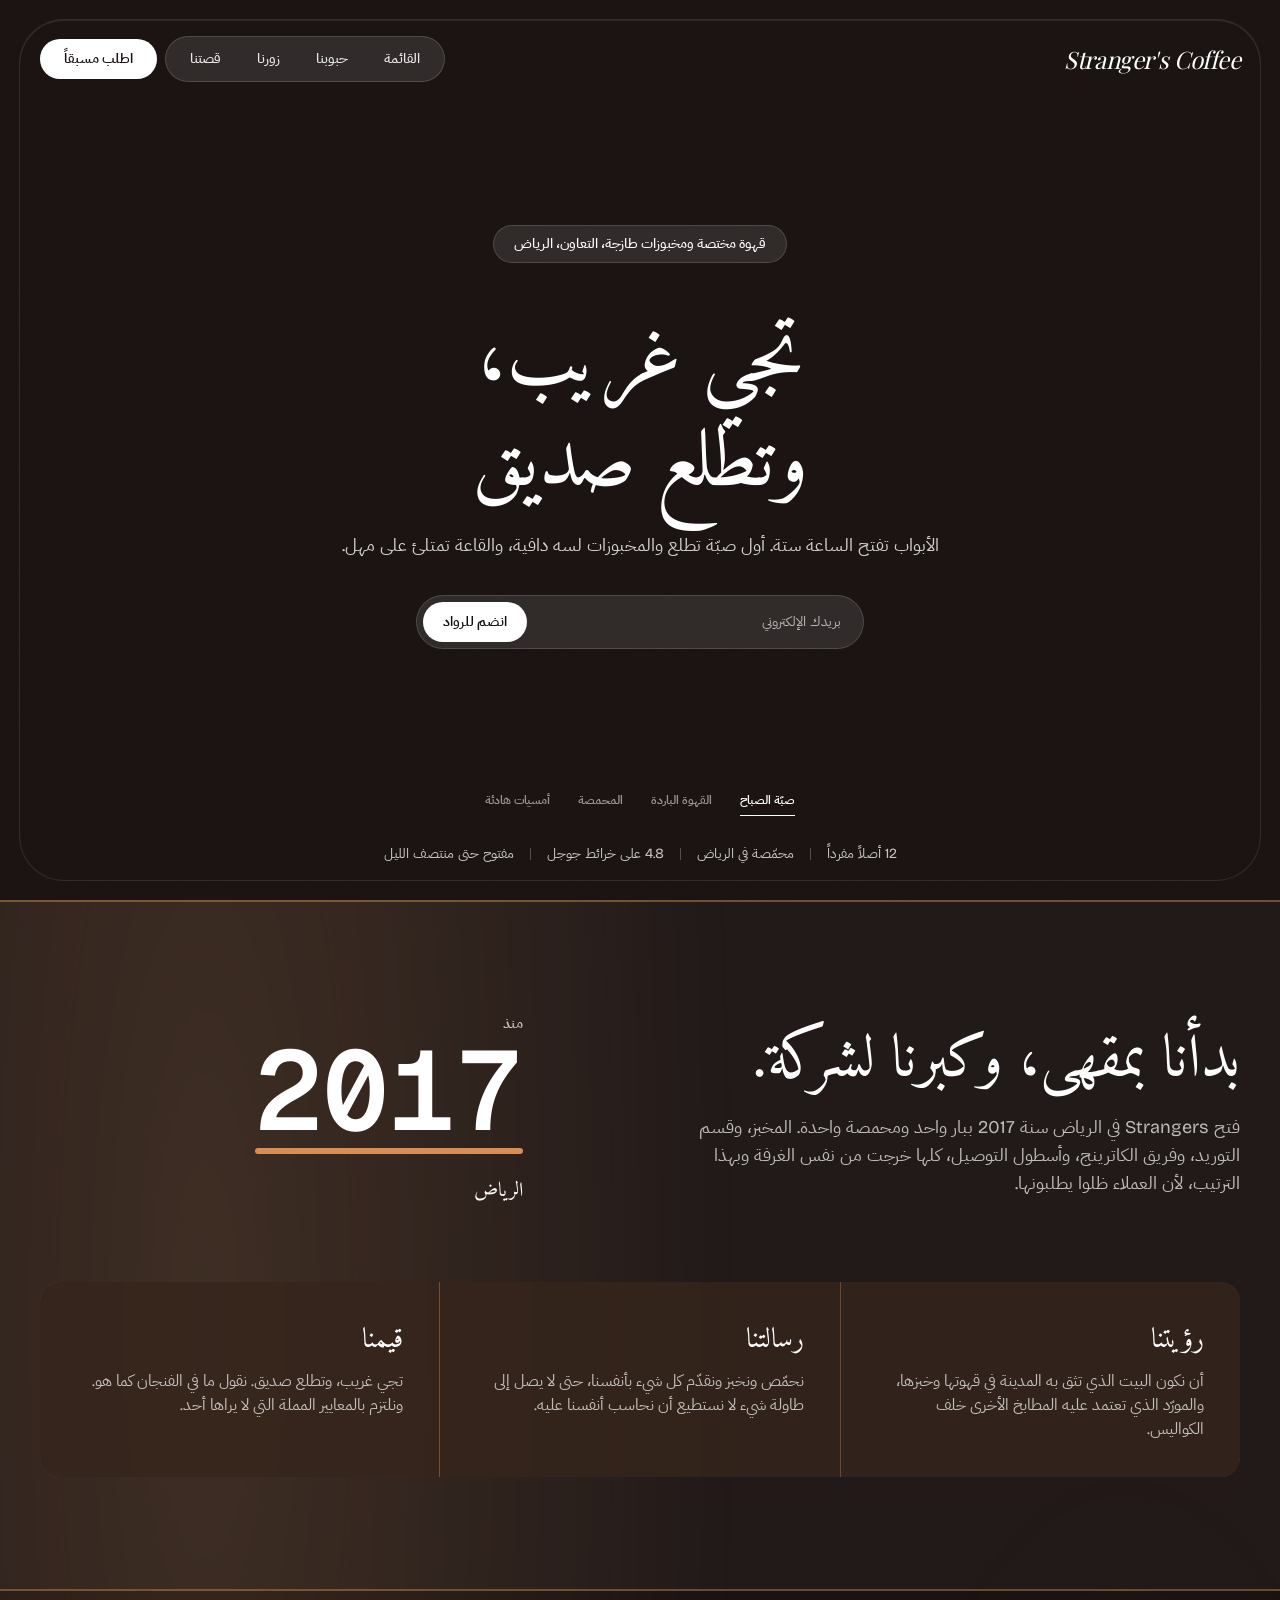
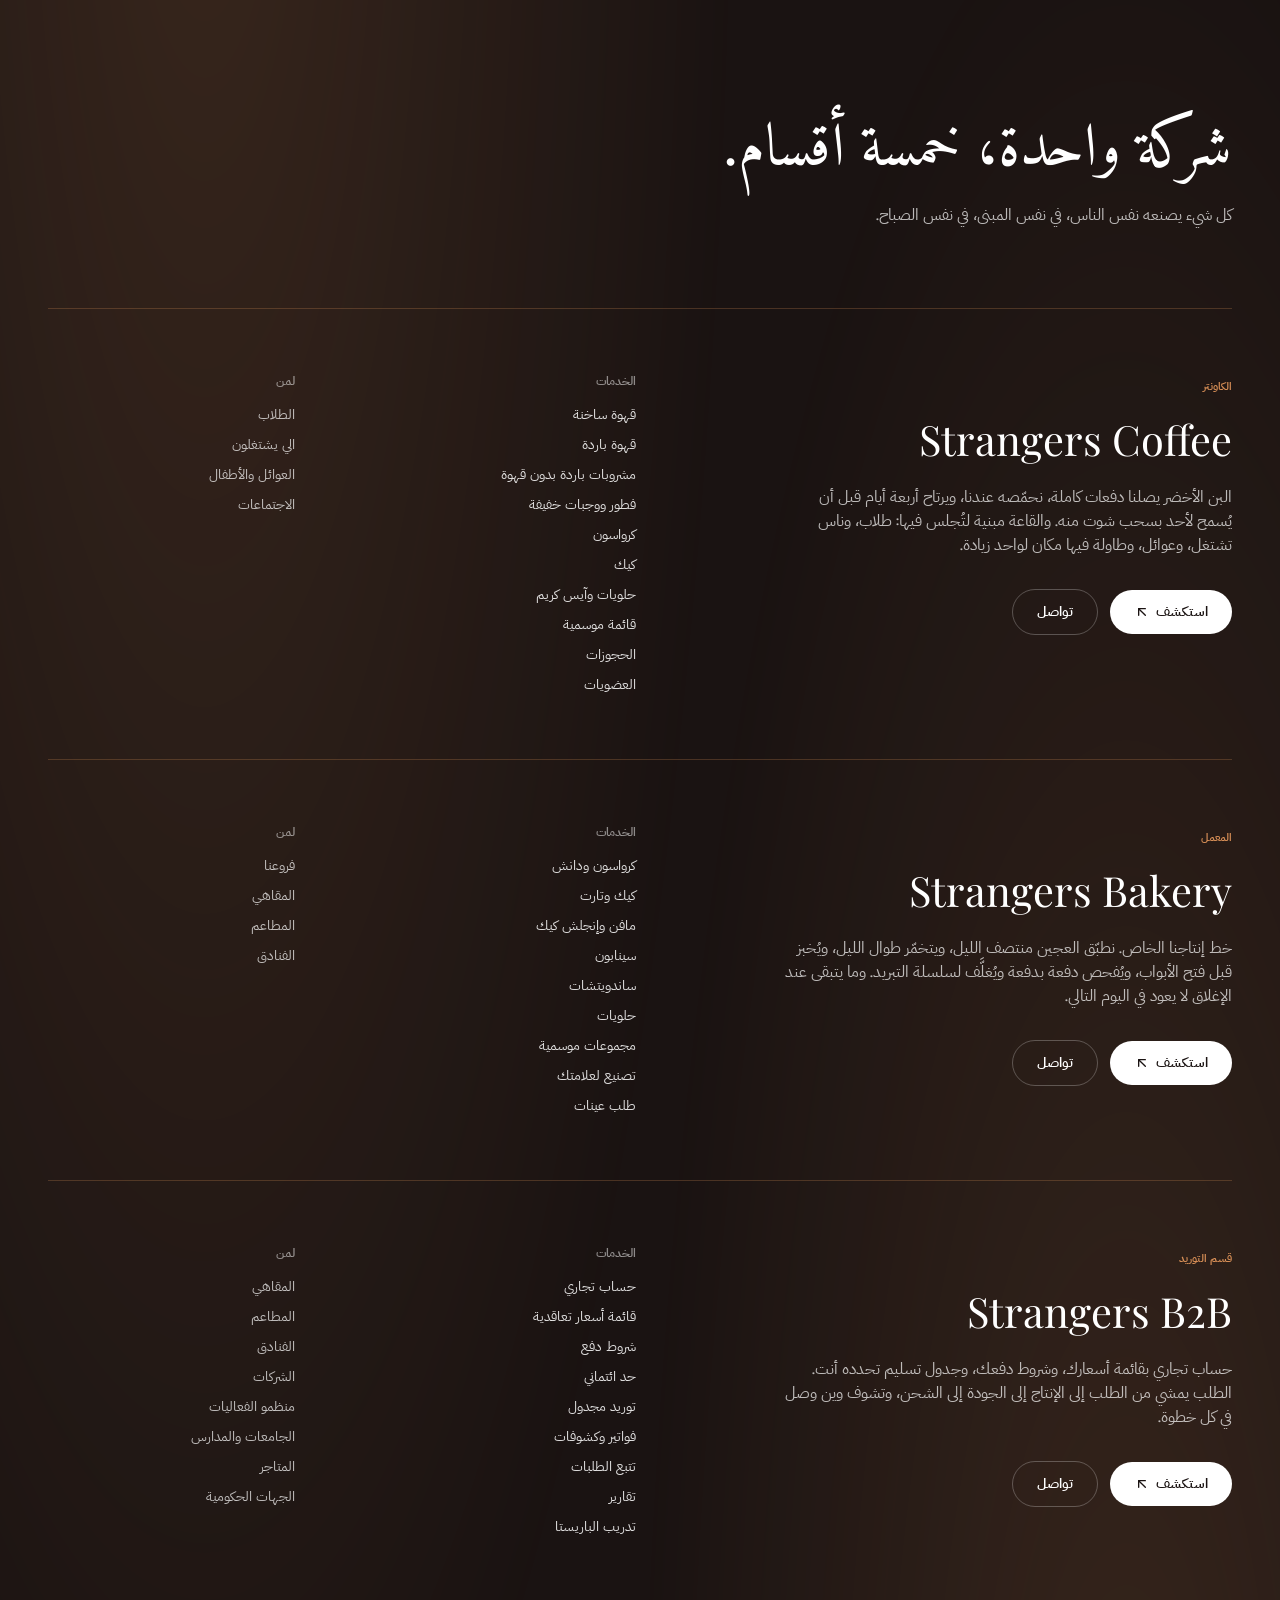
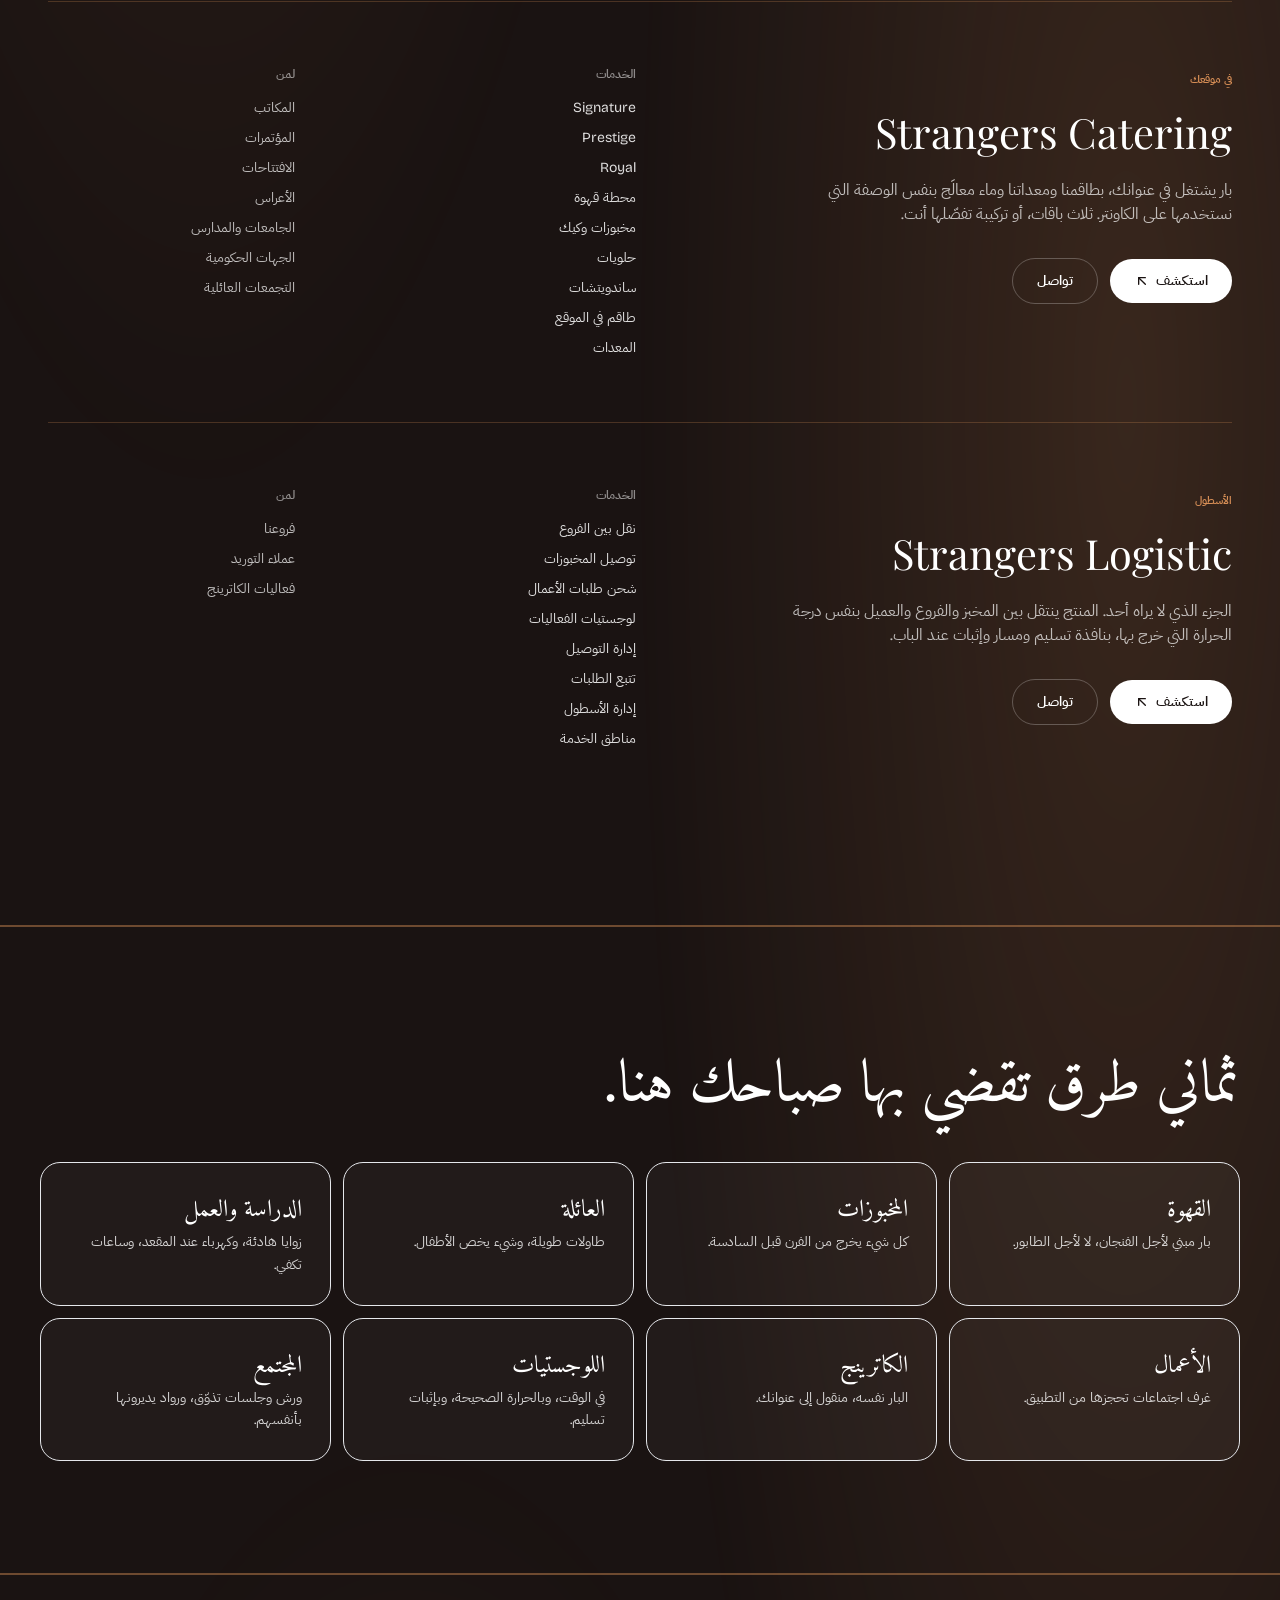
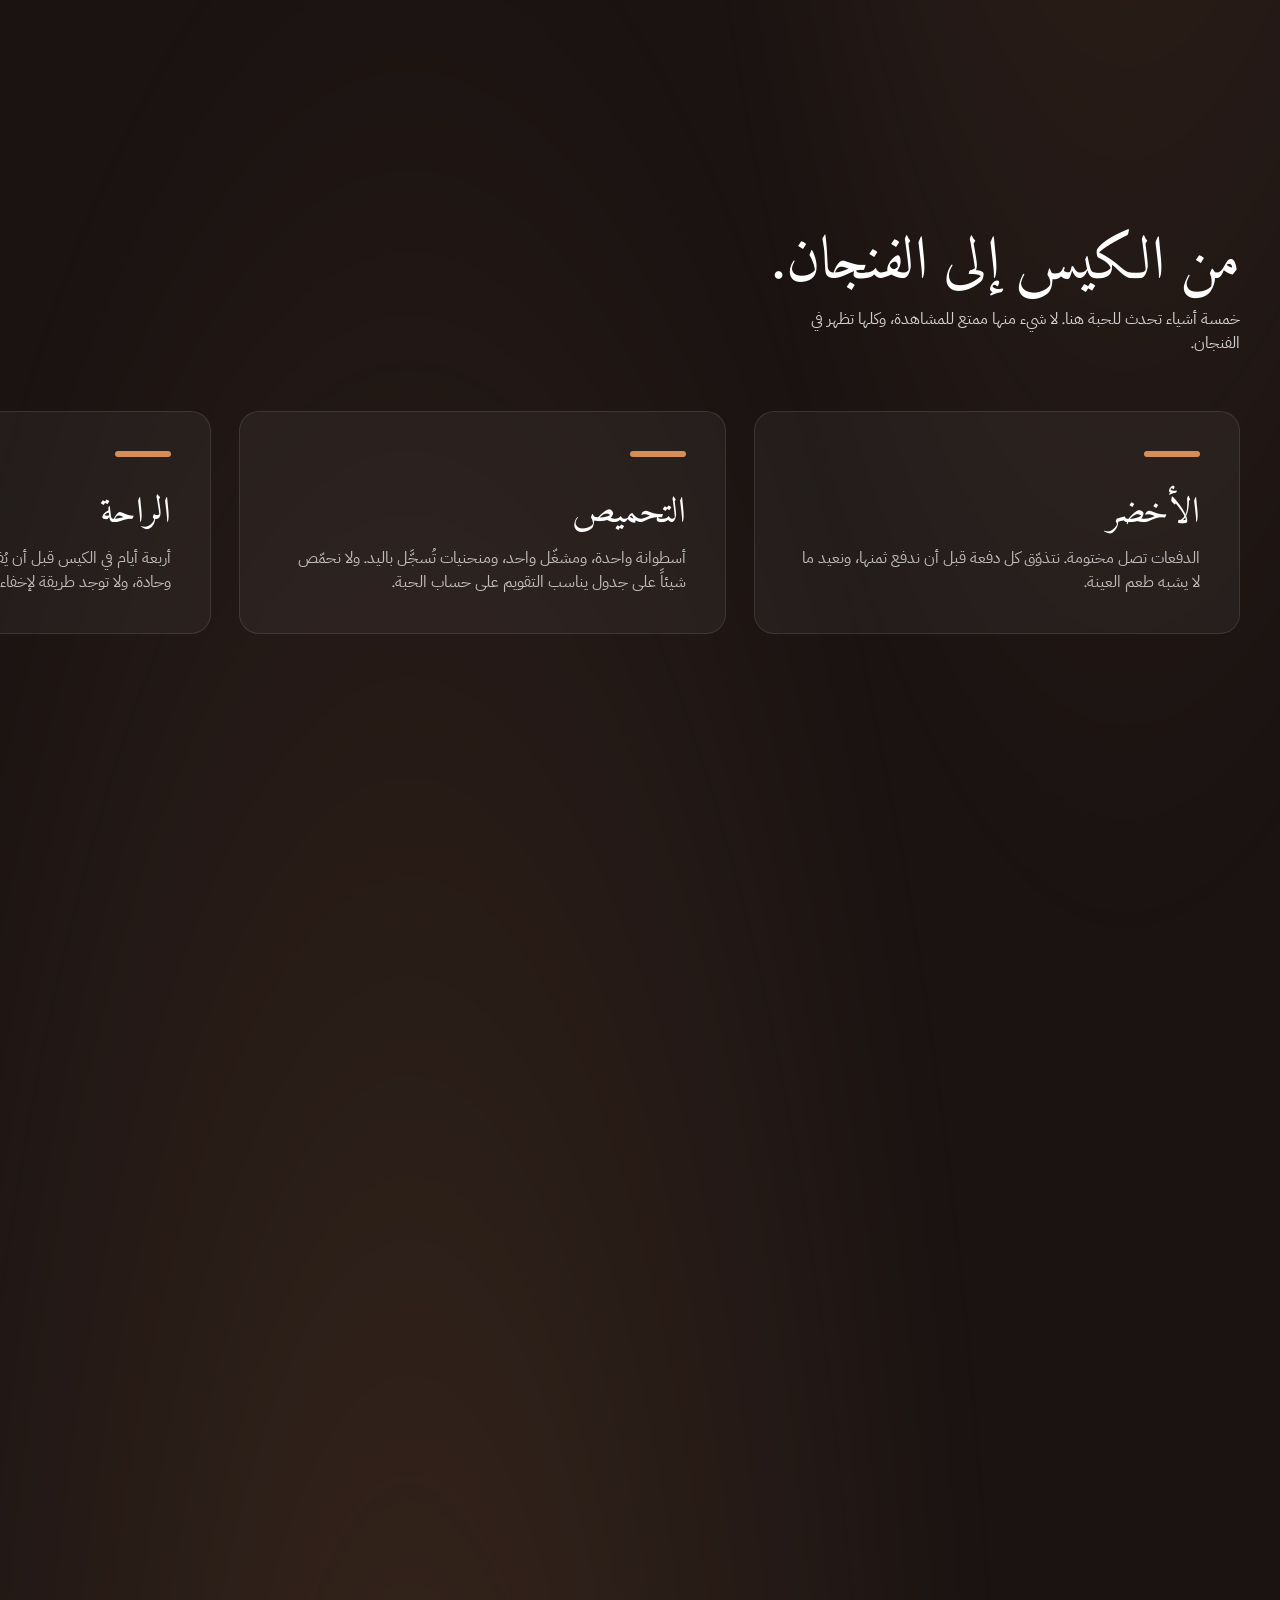
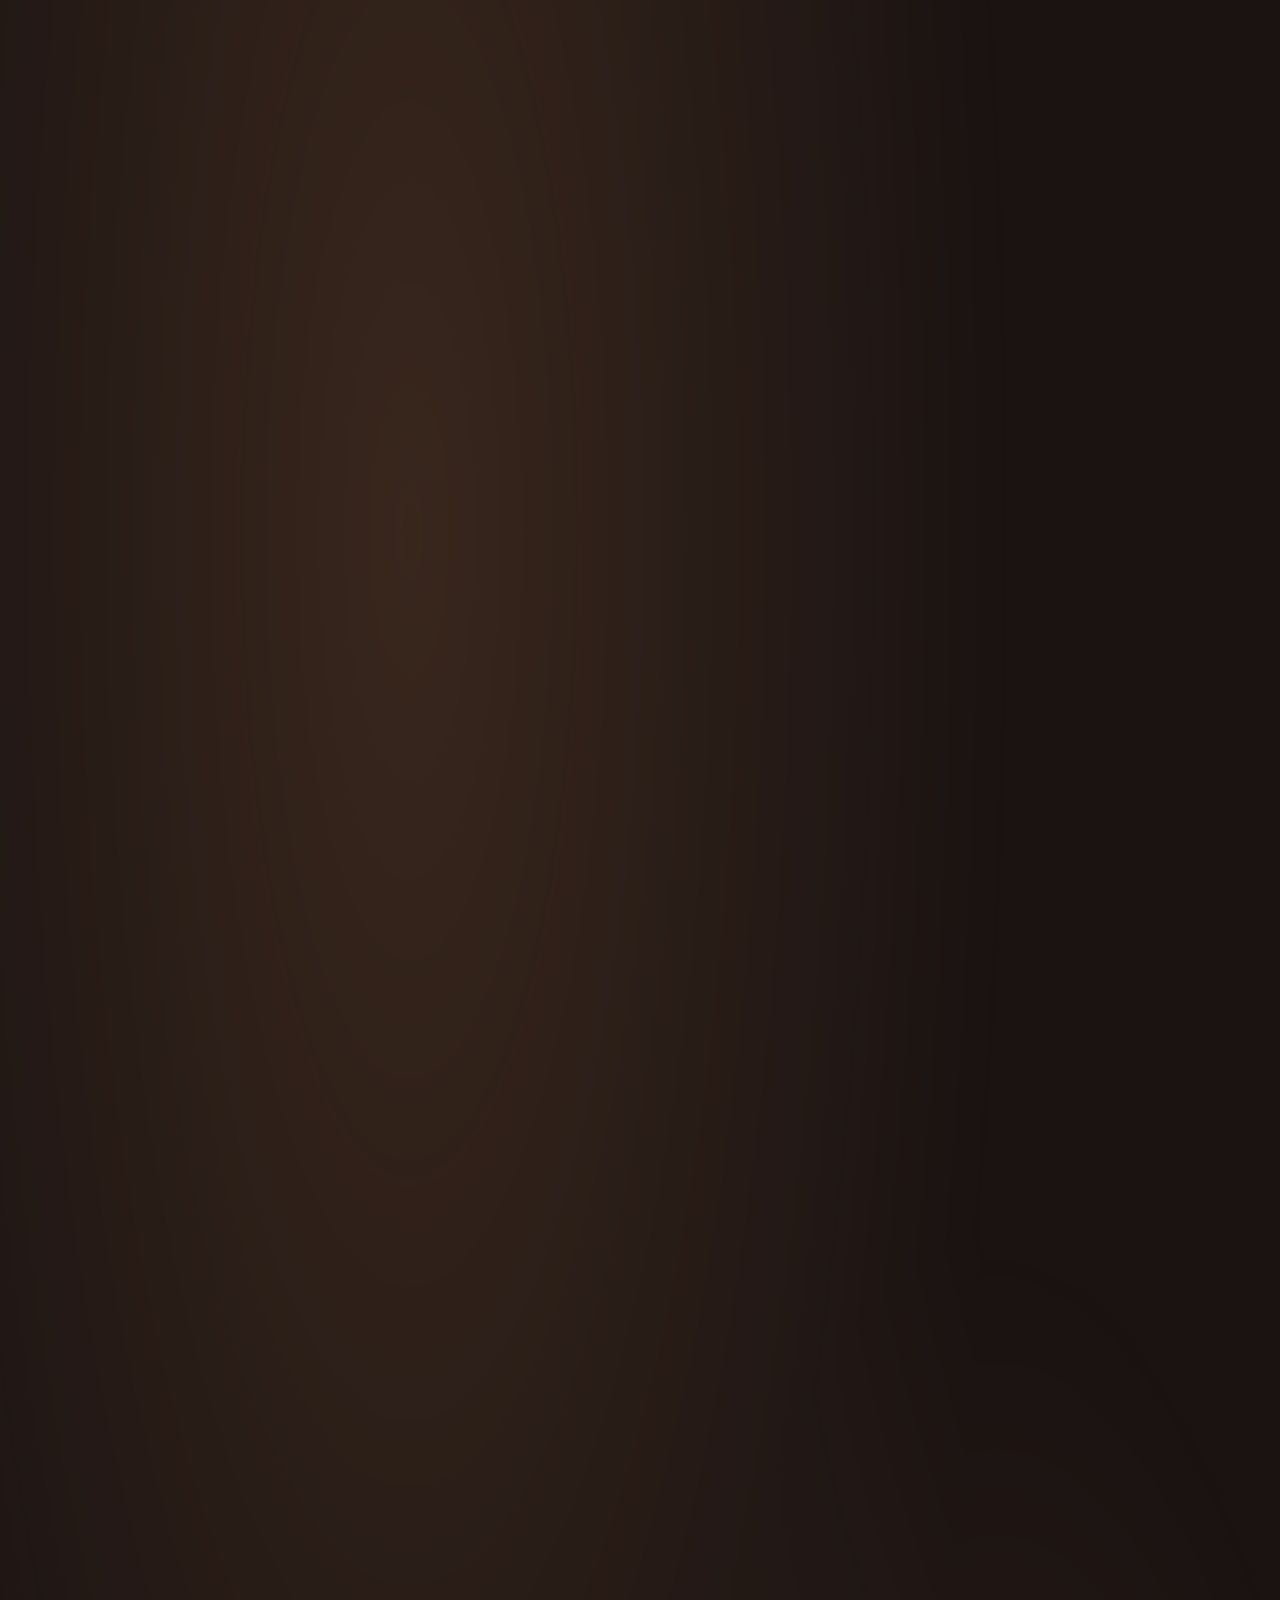
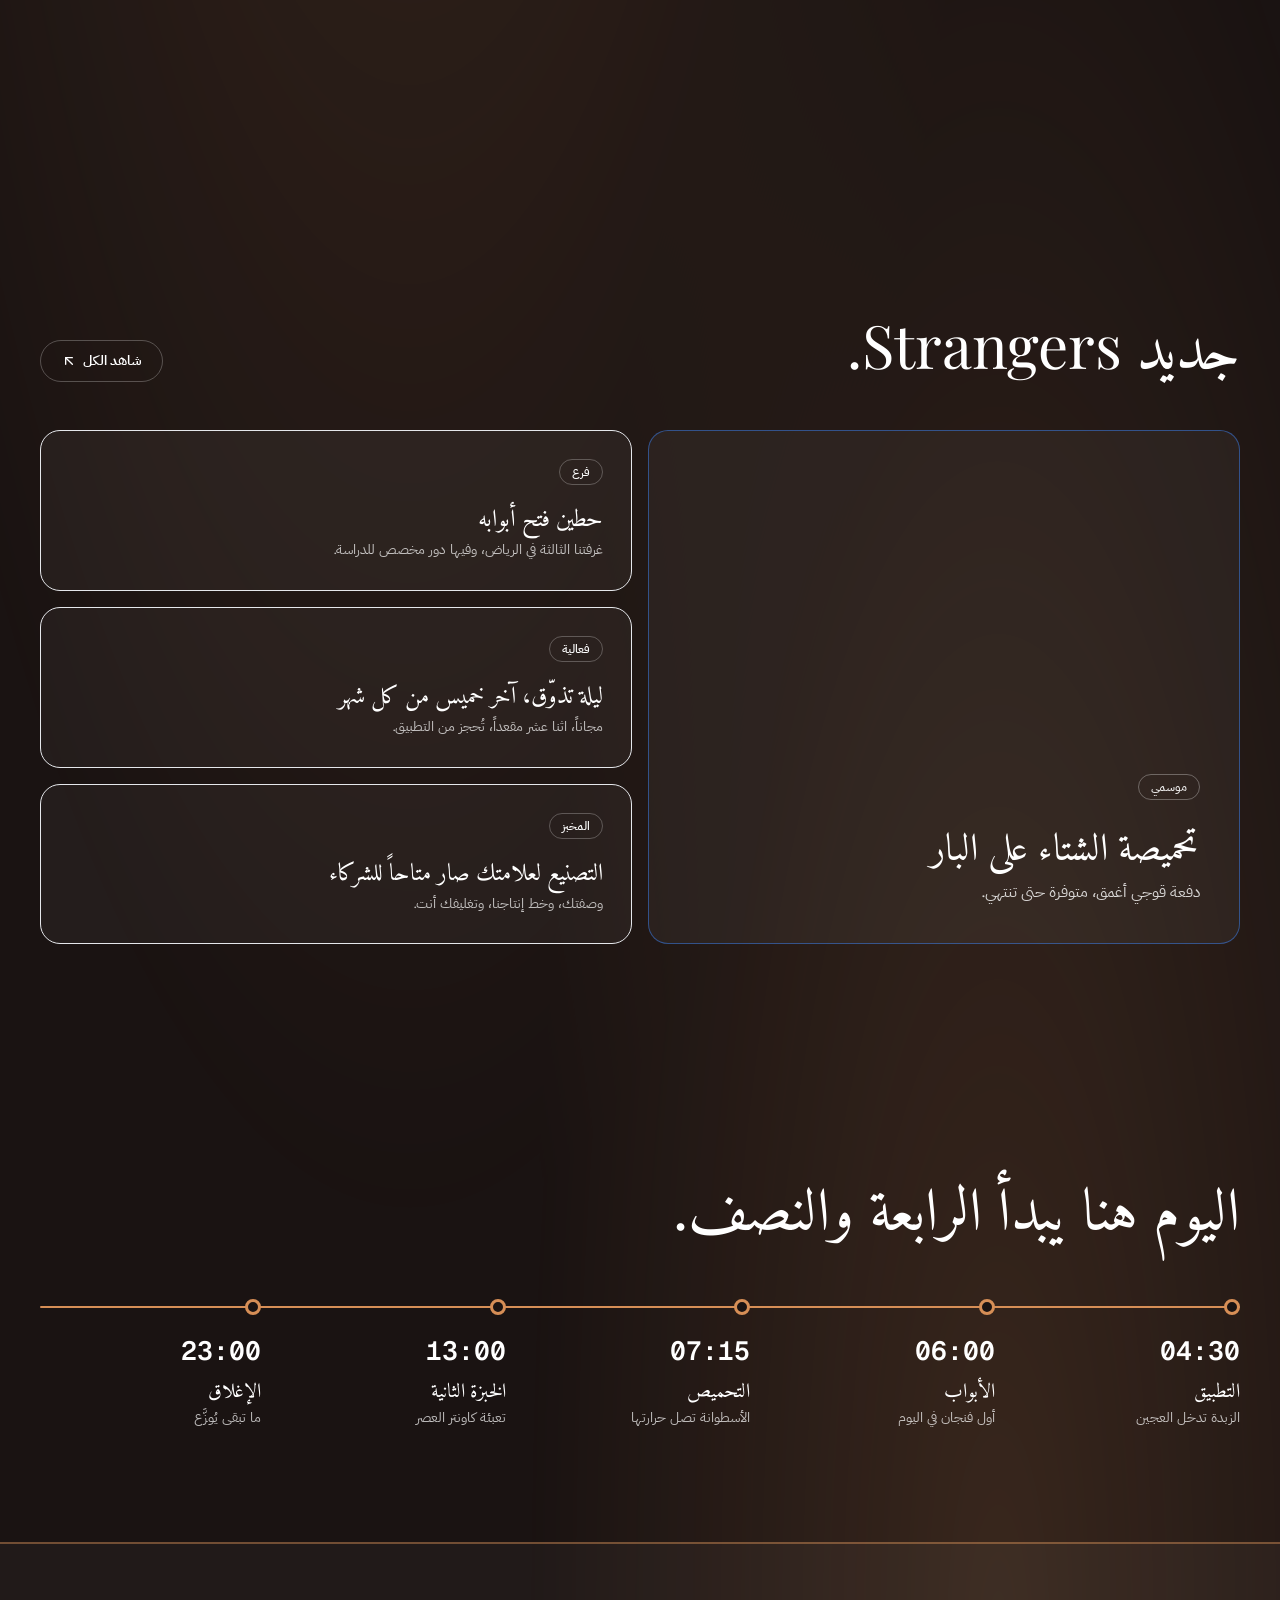
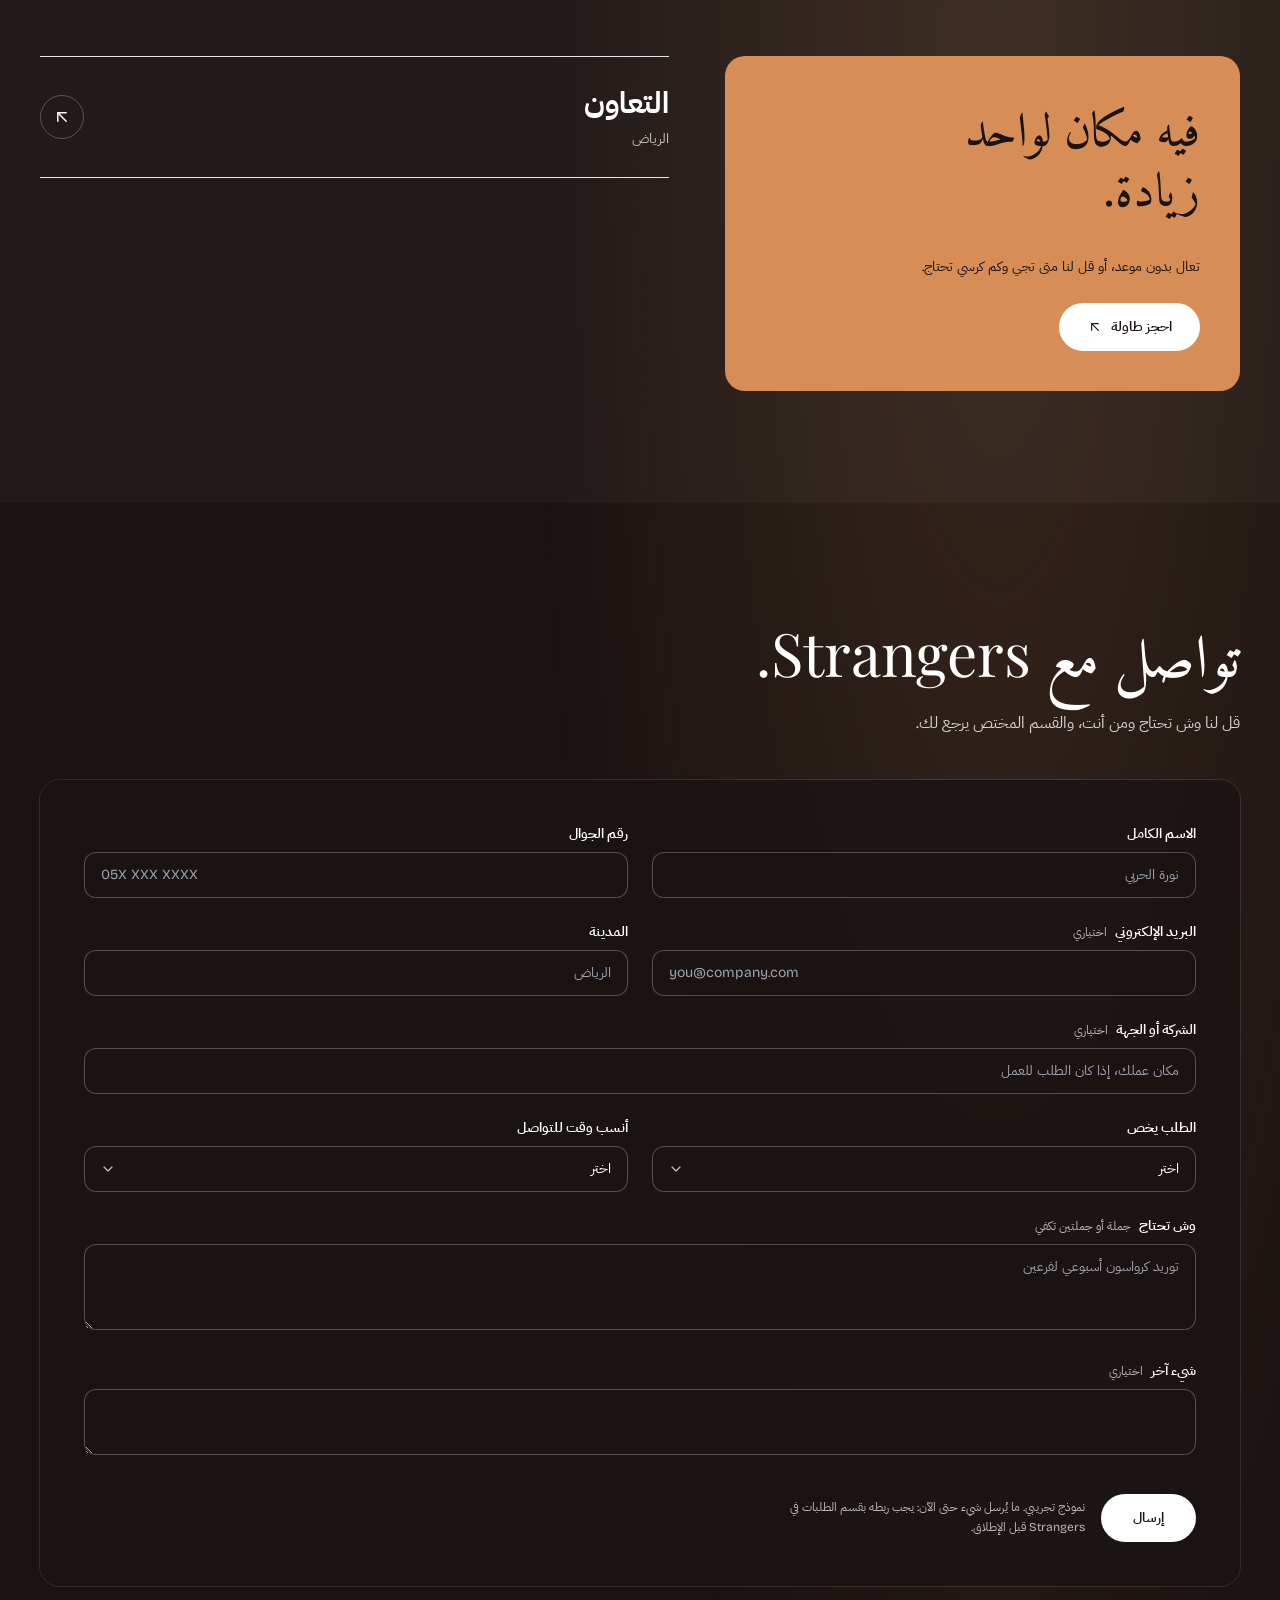
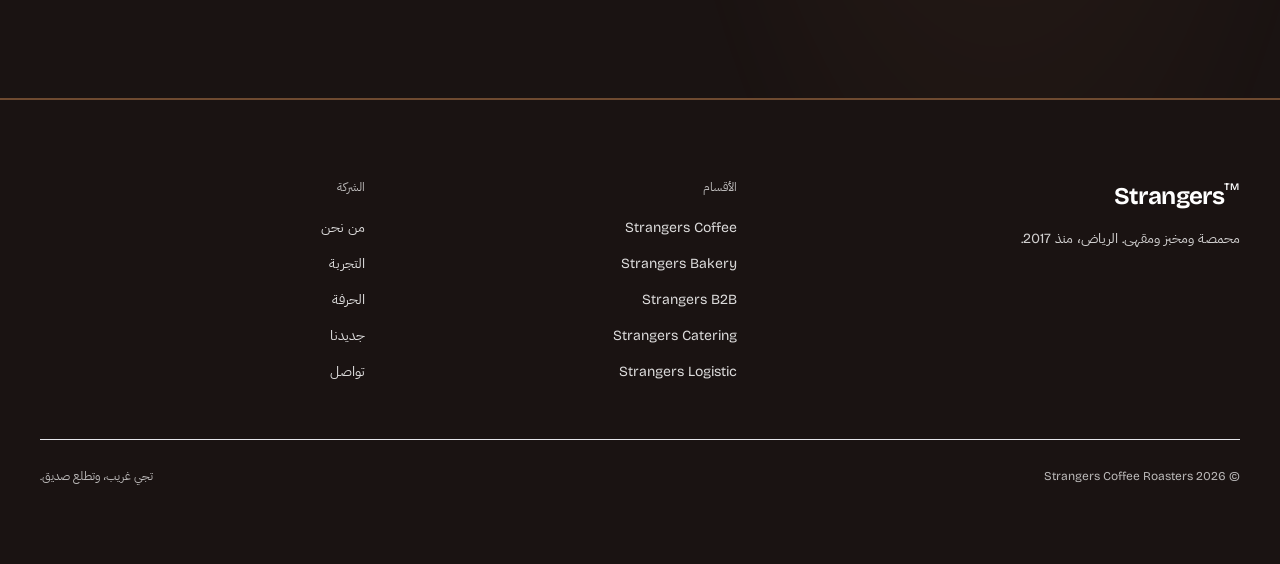
==== company/index.html @ ef865289 "feat: wire the comp's four scene clips into the hero The footage URLs came out of the delivered desi" ====
<!doctype html>
<html lang="en">
  <head>
    <meta charset="UTF-8" />
    <meta name="viewport" content="width=device-width, initial-scale=1.0" />
    <meta name="theme-color" content="#F3F0E6" />
    <title>Strangers - Come as a stranger, leave as a friend.</title>
    <meta
      name="description"
      content="A Riyadh coffee house with its own roastery and bakery. Doors open at six."
    />
    <script type="module" crossorigin src="./assets/index-CKvifj6Z.js"></script>
    <link rel="stylesheet" crossorigin href="./assets/index-IxQY8Exv.css">
  </head>
  <body>
    <div id="root"></div>
  </body>
</html>
---- company/assets/index-IxQY8Exv.css ----
@font-face{font-family:Bricolage Grotesque Variable;font-style:normal;font-display:swap;font-weight:200 800;src:url(./bricolage-grotesque-vietnamese-wght-normal-BUzh504Q.woff2) format("woff2-variations");unicode-range:U+0102-0103,U+0110-0111,U+0128-0129,U+0168-0169,U+01A0-01A1,U+01AF-01B0,U+0300-0301,U+0303-0304,U+0308-0309,U+0323,U+0329,U+1EA0-1EF9,U+20AB}@font-face{font-family:Bricolage Grotesque Variable;font-style:normal;font-display:swap;font-weight:200 800;src:url(./bricolage-grotesque-latin-ext-wght-normal-CcLUaPy7.woff2) format("woff2-variations");unicode-range:U+0100-02BA,U+02BD-02C5,U+02C7-02CC,U+02CE-02D7,U+02DD-02FF,U+0304,U+0308,U+0329,U+1D00-1DBF,U+1E00-1E9F,U+1EF2-1EFF,U+2020,U+20A0-20AB,U+20AD-20C0,U+2113,U+2C60-2C7F,U+A720-A7FF}@font-face{font-family:Bricolage Grotesque Variable;font-style:normal;font-display:swap;font-weight:200 800;src:url(./bricolage-grotesque-latin-wght-normal-DLoelf7F.woff2) format("woff2-variations");unicode-range:U+0000-00FF,U+0131,U+0152-0153,U+02BB-02BC,U+02C6,U+02DA,U+02DC,U+0304,U+0308,U+0329,U+2000-206F,U+20AC,U+2122,U+2191,U+2193,U+2212,U+2215,U+FEFF,U+FFFD}@font-face{font-family:Geist Mono Variable;font-style:normal;font-display:swap;font-weight:100 900;src:url(./geist-mono-cyrillic-ext-wght-normal-X_5orZeX.woff2) format("woff2-variations");unicode-range:U+0460-052F,U+1C80-1C8A,U+20B4,U+2DE0-2DFF,U+A640-A69F,U+FE2E-FE2F}@font-face{font-family:Geist Mono Variable;font-style:normal;font-display:swap;font-weight:100 900;src:url(./geist-mono-cyrillic-wght-normal-DiZS0aHC.woff2) format("woff2-variations");unicode-range:U+0301,U+0400-045F,U+0490-0491,U+04B0-04B1,U+2116}@font-face{font-family:Geist Mono Variable;font-style:normal;font-display:swap;font-weight:100 900;src:url(./geist-mono-symbols2-wght-normal-CO5SzqOn.woff2) format("woff2-variations");unicode-range:U+2000-2001,U+2004-2008,U+200A,U+23B8-23BD,U+2500-259F}@font-face{font-family:Geist Mono Variable;font-style:normal;font-display:swap;font-weight:100 900;src:url(./geist-mono-vietnamese-wght-normal-DadHysG0.woff2) format("woff2-variations");unicode-range:U+0102-0103,U+0110-0111,U+0128-0129,U+0168-0169,U+01A0-01A1,U+01AF-01B0,U+0300-0301,U+0303-0304,U+0308-0309,U+0323,U+0329,U+1EA0-1EF9,U+20AB}@font-face{font-family:Geist Mono Variable;font-style:normal;font-display:swap;font-weight:100 900;src:url(./geist-mono-latin-ext-wght-normal-Bwz-egvJ.woff2) format("woff2-variations");unicode-range:U+0100-02BA,U+02BD-02C5,U+02C7-02CC,U+02CE-02D7,U+02DD-02FF,U+0304,U+0308,U+0329,U+1D00-1DBF,U+1E00-1E9F,U+1EF2-1EFF,U+2020,U+20A0-20AB,U+20AD-20C0,U+2113,U+2C60-2C7F,U+A720-A7FF}@font-face{font-family:Geist Mono Variable;font-style:normal;font-display:swap;font-weight:100 900;src:url(./geist-mono-latin-wght-normal-XN7g48iV.woff2) format("woff2-variations");unicode-range:U+0000-00FF,U+0131,U+0152-0153,U+02BB-02BC,U+02C6,U+02DA,U+02DC,U+0304,U+0308,U+0329,U+2000-206F,U+20AC,U+2122,U+2191,U+2193,U+2212,U+2215,U+FEFF,U+FFFD}@font-face{font-family:Playfair Display Variable;font-style:normal;font-display:swap;font-weight:400 900;src:url(./playfair-display-cyrillic-wght-normal-5WvUvBgz.woff2) format("woff2-variations");unicode-range:U+0301,U+0400-045F,U+0490-0491,U+04B0-04B1,U+2116}@font-face{font-family:Playfair Display Variable;font-style:normal;font-display:swap;font-weight:400 900;src:url(./playfair-display-vietnamese-wght-normal-Cabi7G8-.woff2) format("woff2-variations");unicode-range:U+0102-0103,U+0110-0111,U+0128-0129,U+0168-0169,U+01A0-01A1,U+01AF-01B0,U+0300-0301,U+0303-0304,U+0308-0309,U+0323,U+0329,U+1EA0-1EF9,U+20AB}@font-face{font-family:Playfair Display Variable;font-style:normal;font-display:swap;font-weight:400 900;src:url(./playfair-display-latin-ext-wght-normal-CT1r92Rl.woff2) format("woff2-variations");unicode-range:U+0100-02BA,U+02BD-02C5,U+02C7-02CC,U+02CE-02D7,U+02DD-02FF,U+0304,U+0308,U+0329,U+1D00-1DBF,U+1E00-1E9F,U+1EF2-1EFF,U+2020,U+20A0-20AB,U+20AD-20C0,U+2113,U+2C60-2C7F,U+A720-A7FF}@font-face{font-family:Playfair Display Variable;font-style:normal;font-display:swap;font-weight:400 900;src:url(./playfair-display-latin-wght-normal-BOwq7MWX.woff2) format("woff2-variations");unicode-range:U+0000-00FF,U+0131,U+0152-0153,U+02BB-02BC,U+02C6,U+02DA,U+02DC,U+0304,U+0308,U+0329,U+2000-206F,U+20AC,U+2122,U+2191,U+2193,U+2212,U+2215,U+FEFF,U+FFFD}@font-face{font-family:Amiri;font-style:normal;font-display:swap;font-weight:400;src:url(./amiri-arabic-400-normal-D0NIBXga.woff2) format("woff2"),url(./amiri-arabic-400-normal-C_1DQziU.woff) format("woff");unicode-range:U+0600-06FF,U+0750-077F,U+0870-088E,U+0890-0891,U+0897-08E1,U+08E3-08FF,U+200C-200E,U+2010-2011,U+204F,U+2E41,U+FB50-FDFF,U+FE70-FE74,U+FE76-FEFC,U+102E0-102FB,U+10E60-10E7E,U+10EC2-10EC4,U+10EFC-10EFF,U+1EE00-1EE03,U+1EE05-1EE1F,U+1EE21-1EE22,U+1EE24,U+1EE27,U+1EE29-1EE32,U+1EE34-1EE37,U+1EE39,U+1EE3B,U+1EE42,U+1EE47,U+1EE49,U+1EE4B,U+1EE4D-1EE4F,U+1EE51-1EE52,U+1EE54,U+1EE57,U+1EE59,U+1EE5B,U+1EE5D,U+1EE5F,U+1EE61-1EE62,U+1EE64,U+1EE67-1EE6A,U+1EE6C-1EE72,U+1EE74-1EE77,U+1EE79-1EE7C,U+1EE7E,U+1EE80-1EE89,U+1EE8B-1EE9B,U+1EEA1-1EEA3,U+1EEA5-1EEA9,U+1EEAB-1EEBB,U+1EEF0-1EEF1}@font-face{font-family:Amiri;font-style:normal;font-display:swap;font-weight:400;src:url(./amiri-latin-ext-400-normal-C9hoIjPx.woff2) format("woff2"),url(./amiri-latin-ext-400-normal-CGn-6a7O.woff) format("woff");unicode-range:U+0100-02BA,U+02BD-02C5,U+02C7-02CC,U+02CE-02D7,U+02DD-02FF,U+0304,U+0308,U+0329,U+1D00-1DBF,U+1E00-1E9F,U+1EF2-1EFF,U+2020,U+20A0-20AB,U+20AD-20C0,U+2113,U+2C60-2C7F,U+A720-A7FF}@font-face{font-family:Amiri;font-style:normal;font-display:swap;font-weight:400;src:url(./amiri-latin-400-normal-Czk41Rjn.woff2) format("woff2"),url(./amiri-latin-400-normal-Bv6IM0kz.woff) format("woff");unicode-range:U+0000-00FF,U+0131,U+0152-0153,U+02BB-02BC,U+02C6,U+02DA,U+02DC,U+0304,U+0308,U+0329,U+2000-206F,U+20AC,U+2122,U+2191,U+2193,U+2212,U+2215,U+FEFF,U+FFFD}@font-face{font-family:Amiri;font-style:normal;font-display:swap;font-weight:700;src:url(./amiri-arabic-700-normal-D8FrblyB.woff2) format("woff2"),url(./amiri-arabic-700-normal-dUd6sHq-.woff) format("woff");unicode-range:U+0600-06FF,U+0750-077F,U+0870-088E,U+0890-0891,U+0897-08E1,U+08E3-08FF,U+200C-200E,U+2010-2011,U+204F,U+2E41,U+FB50-FDFF,U+FE70-FE74,U+FE76-FEFC,U+102E0-102FB,U+10E60-10E7E,U+10EC2-10EC4,U+10EFC-10EFF,U+1EE00-1EE03,U+1EE05-1EE1F,U+1EE21-1EE22,U+1EE24,U+1EE27,U+1EE29-1EE32,U+1EE34-1EE37,U+1EE39,U+1EE3B,U+1EE42,U+1EE47,U+1EE49,U+1EE4B,U+1EE4D-1EE4F,U+1EE51-1EE52,U+1EE54,U+1EE57,U+1EE59,U+1EE5B,U+1EE5D,U+1EE5F,U+1EE61-1EE62,U+1EE64,U+1EE67-1EE6A,U+1EE6C-1EE72,U+1EE74-1EE77,U+1EE79-1EE7C,U+1EE7E,U+1EE80-1EE89,U+1EE8B-1EE9B,U+1EEA1-1EEA3,U+1EEA5-1EEA9,U+1EEAB-1EEBB,U+1EEF0-1EEF1}@font-face{font-family:Amiri;font-style:normal;font-display:swap;font-weight:700;src:url(./amiri-latin-ext-700-normal-ByFuOT8o.woff2) format("woff2"),url(./amiri-latin-ext-700-normal-Ck-lxu84.woff) format("woff");unicode-range:U+0100-02BA,U+02BD-02C5,U+02C7-02CC,U+02CE-02D7,U+02DD-02FF,U+0304,U+0308,U+0329,U+1D00-1DBF,U+1E00-1E9F,U+1EF2-1EFF,U+2020,U+20A0-20AB,U+20AD-20C0,U+2113,U+2C60-2C7F,U+A720-A7FF}@font-face{font-family:Amiri;font-style:normal;font-display:swap;font-weight:700;src:url(./amiri-latin-700-normal-DIjoEGk6.woff2) format("woff2"),url(./amiri-latin-700-normal-BH9dHmOv.woff) format("woff");unicode-range:U+0000-00FF,U+0131,U+0152-0153,U+02BB-02BC,U+02C6,U+02DA,U+02DC,U+0304,U+0308,U+0329,U+2000-206F,U+20AC,U+2122,U+2191,U+2193,U+2212,U+2215,U+FEFF,U+FFFD}@font-face{font-family:IBM Plex Sans Arabic;font-style:normal;font-display:swap;font-weight:400;src:url(./ibm-plex-sans-arabic-arabic-400-normal-CyU-ddYS.woff2) format("woff2"),url(./ibm-plex-sans-arabic-arabic-400-normal-EA1o-u_Q.woff) format("woff");unicode-range:U+0600-06FF,U+0750-077F,U+0870-088E,U+0890-0891,U+0897-08E1,U+08E3-08FF,U+200C-200E,U+2010-2011,U+204F,U+2E41,U+FB50-FDFF,U+FE70-FE74,U+FE76-FEFC,U+102E0-102FB,U+10E60-10E7E,U+10EC2-10EC4,U+10EFC-10EFF,U+1EE00-1EE03,U+1EE05-1EE1F,U+1EE21-1EE22,U+1EE24,U+1EE27,U+1EE29-1EE32,U+1EE34-1EE37,U+1EE39,U+1EE3B,U+1EE42,U+1EE47,U+1EE49,U+1EE4B,U+1EE4D-1EE4F,U+1EE51-1EE52,U+1EE54,U+1EE57,U+1EE59,U+1EE5B,U+1EE5D,U+1EE5F,U+1EE61-1EE62,U+1EE64,U+1EE67-1EE6A,U+1EE6C-1EE72,U+1EE74-1EE77,U+1EE79-1EE7C,U+1EE7E,U+1EE80-1EE89,U+1EE8B-1EE9B,U+1EEA1-1EEA3,U+1EEA5-1EEA9,U+1EEAB-1EEBB,U+1EEF0-1EEF1}@font-face{font-family:IBM Plex Sans Arabic;font-style:normal;font-display:swap;font-weight:400;src:url([data-uri]) format("woff2"),url([data-uri]) format("woff");unicode-range:U+0460-052F,U+1C80-1C8A,U+20B4,U+2DE0-2DFF,U+A640-A69F,U+FE2E-FE2F}@font-face{font-family:IBM Plex Sans Arabic;font-style:normal;font-display:swap;font-weight:400;src:url(./ibm-plex-sans-arabic-latin-ext-400-normal-BpLfq-63.woff2) format("woff2"),url(./ibm-plex-sans-arabic-latin-ext-400-normal-BeVLg08x.woff) format("woff");unicode-range:U+0100-02BA,U+02BD-02C5,U+02C7-02CC,U+02CE-02D7,U+02DD-02FF,U+0304,U+0308,U+0329,U+1D00-1DBF,U+1E00-1E9F,U+1EF2-1EFF,U+2020,U+20A0-20AB,U+20AD-20C0,U+2113,U+2C60-2C7F,U+A720-A7FF}@font-face{font-family:IBM Plex Sans Arabic;font-style:normal;font-display:swap;font-weight:400;src:url(./ibm-plex-sans-arabic-latin-400-normal-Bo5KPYvw.woff2) format("woff2"),url(./ibm-plex-sans-arabic-latin-400-normal-CFZh1unN.woff) format("woff");unicode-range:U+0000-00FF,U+0131,U+0152-0153,U+02BB-02BC,U+02C6,U+02DA,U+02DC,U+0304,U+0308,U+0329,U+2000-206F,U+20AC,U+2122,U+2191,U+2193,U+2212,U+2215,U+FEFF,U+FFFD}@font-face{font-family:IBM Plex Sans Arabic;font-style:normal;font-display:swap;font-weight:500;src:url(./ibm-plex-sans-arabic-arabic-500-normal-C4MQITzh.woff2) format("woff2"),url(./ibm-plex-sans-arabic-arabic-500-normal-DPXcppbm.woff) format("woff");unicode-range:U+0600-06FF,U+0750-077F,U+0870-088E,U+0890-0891,U+0897-08E1,U+08E3-08FF,U+200C-200E,U+2010-2011,U+204F,U+2E41,U+FB50-FDFF,U+FE70-FE74,U+FE76-FEFC,U+102E0-102FB,U+10E60-10E7E,U+10EC2-10EC4,U+10EFC-10EFF,U+1EE00-1EE03,U+1EE05-1EE1F,U+1EE21-1EE22,U+1EE24,U+1EE27,U+1EE29-1EE32,U+1EE34-1EE37,U+1EE39,U+1EE3B,U+1EE42,U+1EE47,U+1EE49,U+1EE4B,U+1EE4D-1EE4F,U+1EE51-1EE52,U+1EE54,U+1EE57,U+1EE59,U+1EE5B,U+1EE5D,U+1EE5F,U+1EE61-1EE62,U+1EE64,U+1EE67-1EE6A,U+1EE6C-1EE72,U+1EE74-1EE77,U+1EE79-1EE7C,U+1EE7E,U+1EE80-1EE89,U+1EE8B-1EE9B,U+1EEA1-1EEA3,U+1EEA5-1EEA9,U+1EEAB-1EEBB,U+1EEF0-1EEF1}@font-face{font-family:IBM Plex Sans Arabic;font-style:normal;font-display:swap;font-weight:500;src:url([data-uri]) format("woff2"),url([data-uri]) format("woff");unicode-range:U+0460-052F,U+1C80-1C8A,U+20B4,U+2DE0-2DFF,U+A640-A69F,U+FE2E-FE2F}@font-face{font-family:IBM Plex Sans Arabic;font-style:normal;font-display:swap;font-weight:500;src:url(./ibm-plex-sans-arabic-latin-ext-500-normal-Ck_W4G78.woff2) format("woff2"),url(./ibm-plex-sans-arabic-latin-ext-500-normal-eJxPnL1P.woff) format("woff");unicode-range:U+0100-02BA,U+02BD-02C5,U+02C7-02CC,U+02CE-02D7,U+02DD-02FF,U+0304,U+0308,U+0329,U+1D00-1DBF,U+1E00-1E9F,U+1EF2-1EFF,U+2020,U+20A0-20AB,U+20AD-20C0,U+2113,U+2C60-2C7F,U+A720-A7FF}@font-face{font-family:IBM Plex Sans Arabic;font-style:normal;font-display:swap;font-weight:500;src:url(./ibm-plex-sans-arabic-latin-500-normal-Cd6jVIg7.woff2) format("woff2"),url(./ibm-plex-sans-arabic-latin-500-normal-BletK1Hp.woff) format("woff");unicode-range:U+0000-00FF,U+0131,U+0152-0153,U+02BB-02BC,U+02C6,U+02DA,U+02DC,U+0304,U+0308,U+0329,U+2000-206F,U+20AC,U+2122,U+2191,U+2193,U+2212,U+2215,U+FEFF,U+FFFD}@font-face{font-family:IBM Plex Sans Arabic;font-style:normal;font-display:swap;font-weight:600;src:url(./ibm-plex-sans-arabic-arabic-600-normal-0pRdybE_.woff2) format("woff2"),url(./ibm-plex-sans-arabic-arabic-600-normal-MJZ0liF5.woff) format("woff");unicode-range:U+0600-06FF,U+0750-077F,U+0870-088E,U+0890-0891,U+0897-08E1,U+08E3-08FF,U+200C-200E,U+2010-2011,U+204F,U+2E41,U+FB50-FDFF,U+FE70-FE74,U+FE76-FEFC,U+102E0-102FB,U+10E60-10E7E,U+10EC2-10EC4,U+10EFC-10EFF,U+1EE00-1EE03,U+1EE05-1EE1F,U+1EE21-1EE22,U+1EE24,U+1EE27,U+1EE29-1EE32,U+1EE34-1EE37,U+1EE39,U+1EE3B,U+1EE42,U+1EE47,U+1EE49,U+1EE4B,U+1EE4D-1EE4F,U+1EE51-1EE52,U+1EE54,U+1EE57,U+1EE59,U+1EE5B,U+1EE5D,U+1EE5F,U+1EE61-1EE62,U+1EE64,U+1EE67-1EE6A,U+1EE6C-1EE72,U+1EE74-1EE77,U+1EE79-1EE7C,U+1EE7E,U+1EE80-1EE89,U+1EE8B-1EE9B,U+1EEA1-1EEA3,U+1EEA5-1EEA9,U+1EEAB-1EEBB,U+1EEF0-1EEF1}@font-face{font-family:IBM Plex Sans Arabic;font-style:normal;font-display:swap;font-weight:600;src:url([data-uri]) format("woff2"),url([data-uri]) format("woff");unicode-range:U+0460-052F,U+1C80-1C8A,U+20B4,U+2DE0-2DFF,U+A640-A69F,U+FE2E-FE2F}@font-face{font-family:IBM Plex Sans Arabic;font-style:normal;font-display:swap;font-weight:600;src:url(./ibm-plex-sans-arabic-latin-ext-600-normal-DjDAeNQD.woff2) format("woff2"),url(./ibm-plex-sans-arabic-latin-ext-600-normal-DT29Q8HW.woff) format("woff");unicode-range:U+0100-02BA,U+02BD-02C5,U+02C7-02CC,U+02CE-02D7,U+02DD-02FF,U+0304,U+0308,U+0329,U+1D00-1DBF,U+1E00-1E9F,U+1EF2-1EFF,U+2020,U+20A0-20AB,U+20AD-20C0,U+2113,U+2C60-2C7F,U+A720-A7FF}@font-face{font-family:IBM Plex Sans Arabic;font-style:normal;font-display:swap;font-weight:600;src:url(./ibm-plex-sans-arabic-latin-600-normal-KrqB56Mw.woff2) format("woff2"),url(./ibm-plex-sans-arabic-latin-600-normal-Dk5eISD_.woff) format("woff");unicode-range:U+0000-00FF,U+0131,U+0152-0153,U+02BB-02BC,U+02C6,U+02DA,U+02DC,U+0304,U+0308,U+0329,U+2000-206F,U+20AC,U+2122,U+2191,U+2193,U+2212,U+2215,U+FEFF,U+FFFD}@font-face{font-family:IBM Plex Sans Arabic;font-style:normal;font-display:swap;font-weight:700;src:url(./ibm-plex-sans-arabic-arabic-700-normal-DrtBj6UE.woff2) format("woff2"),url(./ibm-plex-sans-arabic-arabic-700-normal-9rXc6cUL.woff) format("woff");unicode-range:U+0600-06FF,U+0750-077F,U+0870-088E,U+0890-0891,U+0897-08E1,U+08E3-08FF,U+200C-200E,U+2010-2011,U+204F,U+2E41,U+FB50-FDFF,U+FE70-FE74,U+FE76-FEFC,U+102E0-102FB,U+10E60-10E7E,U+10EC2-10EC4,U+10EFC-10EFF,U+1EE00-1EE03,U+1EE05-1EE1F,U+1EE21-1EE22,U+1EE24,U+1EE27,U+1EE29-1EE32,U+1EE34-1EE37,U+1EE39,U+1EE3B,U+1EE42,U+1EE47,U+1EE49,U+1EE4B,U+1EE4D-1EE4F,U+1EE51-1EE52,U+1EE54,U+1EE57,U+1EE59,U+1EE5B,U+1EE5D,U+1EE5F,U+1EE61-1EE62,U+1EE64,U+1EE67-1EE6A,U+1EE6C-1EE72,U+1EE74-1EE77,U+1EE79-1EE7C,U+1EE7E,U+1EE80-1EE89,U+1EE8B-1EE9B,U+1EEA1-1EEA3,U+1EEA5-1EEA9,U+1EEAB-1EEBB,U+1EEF0-1EEF1}@font-face{font-family:IBM Plex Sans Arabic;font-style:normal;font-display:swap;font-weight:700;src:url([data-uri]) format("woff2"),url([data-uri]) format("woff");unicode-range:U+0460-052F,U+1C80-1C8A,U+20B4,U+2DE0-2DFF,U+A640-A69F,U+FE2E-FE2F}@font-face{font-family:IBM Plex Sans Arabic;font-style:normal;font-display:swap;font-weight:700;src:url(./ibm-plex-sans-arabic-latin-ext-700-normal-BSbyEp0V.woff2) format("woff2"),url(./ibm-plex-sans-arabic-latin-ext-700-normal-C7GcWn11.woff) format("woff");unicode-range:U+0100-02BA,U+02BD-02C5,U+02C7-02CC,U+02CE-02D7,U+02DD-02FF,U+0304,U+0308,U+0329,U+1D00-1DBF,U+1E00-1E9F,U+1EF2-1EFF,U+2020,U+20A0-20AB,U+20AD-20C0,U+2113,U+2C60-2C7F,U+A720-A7FF}@font-face{font-family:IBM Plex Sans Arabic;font-style:normal;font-display:swap;font-weight:700;src:url(./ibm-plex-sans-arabic-latin-700-normal-BzSf6GNr.woff2) format("woff2"),url(./ibm-plex-sans-arabic-latin-700-normal-Cl4F7CZR.woff) format("woff");unicode-range:U+0000-00FF,U+0131,U+0152-0153,U+02BB-02BC,U+02C6,U+02DA,U+02DC,U+0304,U+0308,U+0329,U+2000-206F,U+20AC,U+2122,U+2191,U+2193,U+2212,U+2215,U+FEFF,U+FFFD}*,:before,:after{--tw-border-spacing-x: 0;--tw-border-spacing-y: 0;--tw-translate-x: 0;--tw-translate-y: 0;--tw-rotate: 0;--tw-skew-x: 0;--tw-skew-y: 0;--tw-scale-x: 1;--tw-scale-y: 1;--tw-pan-x: ;--tw-pan-y: ;--tw-pinch-zoom: ;--tw-scroll-snap-strictness: proximity;--tw-gradient-from-position: ;--tw-gradient-via-position: ;--tw-gradient-to-position: ;--tw-ordinal: ;--tw-slashed-zero: ;--tw-numeric-figure: ;--tw-numeric-spacing: ;--tw-numeric-fraction: ;--tw-ring-inset: ;--tw-ring-offset-width: 0px;--tw-ring-offset-color: #fff;--tw-ring-color: rgb(59 130 246 / .5);--tw-ring-offset-shadow: 0 0 #0000;--tw-ring-shadow: 0 0 #0000;--tw-shadow: 0 0 #0000;--tw-shadow-colored: 0 0 #0000;--tw-blur: ;--tw-brightness: ;--tw-contrast: ;--tw-grayscale: ;--tw-hue-rotate: ;--tw-invert: ;--tw-saturate: ;--tw-sepia: ;--tw-drop-shadow: ;--tw-backdrop-blur: ;--tw-backdrop-brightness: ;--tw-backdrop-contrast: ;--tw-backdrop-grayscale: ;--tw-backdrop-hue-rotate: ;--tw-backdrop-invert: ;--tw-backdrop-opacity: ;--tw-backdrop-saturate: ;--tw-backdrop-sepia: ;--tw-contain-size: ;--tw-contain-layout: ;--tw-contain-paint: ;--tw-contain-style: }::backdrop{--tw-border-spacing-x: 0;--tw-border-spacing-y: 0;--tw-translate-x: 0;--tw-translate-y: 0;--tw-rotate: 0;--tw-skew-x: 0;--tw-skew-y: 0;--tw-scale-x: 1;--tw-scale-y: 1;--tw-pan-x: ;--tw-pan-y: ;--tw-pinch-zoom: ;--tw-scroll-snap-strictness: proximity;--tw-gradient-from-position: ;--tw-gradient-via-position: ;--tw-gradient-to-position: ;--tw-ordinal: ;--tw-slashed-zero: ;--tw-numeric-figure: ;--tw-numeric-spacing: ;--tw-numeric-fraction: ;--tw-ring-inset: ;--tw-ring-offset-width: 0px;--tw-ring-offset-color: #fff;--tw-ring-color: rgb(59 130 246 / .5);--tw-ring-offset-shadow: 0 0 #0000;--tw-ring-shadow: 0 0 #0000;--tw-shadow: 0 0 #0000;--tw-shadow-colored: 0 0 #0000;--tw-blur: ;--tw-brightness: ;--tw-contrast: ;--tw-grayscale: ;--tw-hue-rotate: ;--tw-invert: ;--tw-saturate: ;--tw-sepia: ;--tw-drop-shadow: ;--tw-backdrop-blur: ;--tw-backdrop-brightness: ;--tw-backdrop-contrast: ;--tw-backdrop-grayscale: ;--tw-backdrop-hue-rotate: ;--tw-backdrop-invert: ;--tw-backdrop-opacity: ;--tw-backdrop-saturate: ;--tw-backdrop-sepia: ;--tw-contain-size: ;--tw-contain-layout: ;--tw-contain-paint: ;--tw-contain-style: }*,:before,:after{box-sizing:border-box;border-width:0;border-style:solid;border-color:#e5e7eb}:before,:after{--tw-content: ""}html,:host{line-height:1.5;-webkit-text-size-adjust:100%;-moz-tab-size:4;-o-tab-size:4;tab-size:4;font-family:ui-sans-serif,system-ui,sans-serif,"Apple Color Emoji","Segoe UI Emoji",Segoe UI Symbol,"Noto Color Emoji";font-feature-settings:normal;font-variation-settings:normal;-webkit-tap-highlight-color:transparent}body{margin:0;line-height:inherit}hr{height:0;color:inherit;border-top-width:1px}abbr:where([title]){-webkit-text-decoration:underline dotted;text-decoration:underline dotted}h1,h2,h3,h4,h5,h6{font-size:inherit;font-weight:inherit}a{color:inherit;text-decoration:inherit}b,strong{font-weight:bolder}code,kbd,samp,pre{font-family:Geist Mono Variable,IBM Plex Sans Arabic,ui-monospace,monospace;font-feature-settings:normal;font-variation-settings:normal;font-size:1em}small{font-size:80%}sub,sup{font-size:75%;line-height:0;position:relative;vertical-align:baseline}sub{bottom:-.25em}sup{top:-.5em}table{text-indent:0;border-color:inherit;border-collapse:collapse}button,input,optgroup,select,textarea{font-family:inherit;font-feature-settings:inherit;font-variation-settings:inherit;font-size:100%;font-weight:inherit;line-height:inherit;letter-spacing:inherit;color:inherit;margin:0;padding:0}button,select{text-transform:none}button,input:where([type=button]),input:where([type=reset]),input:where([type=submit]){-webkit-appearance:button;background-color:transparent;background-image:none}:-moz-focusring{outline:auto}:-moz-ui-invalid{box-shadow:none}progress{vertical-align:baseline}::-webkit-inner-spin-button,::-webkit-outer-spin-button{height:auto}[type=search]{-webkit-appearance:textfield;outline-offset:-2px}::-webkit-search-decoration{-webkit-appearance:none}::-webkit-file-upload-button{-webkit-appearance:button;font:inherit}summary{display:list-item}blockquote,dl,dd,h1,h2,h3,h4,h5,h6,hr,figure,p,pre{margin:0}fieldset{margin:0;padding:0}legend{padding:0}ol,ul,menu{list-style:none;margin:0;padding:0}dialog{padding:0}textarea{resize:vertical}input::-moz-placeholder,textarea::-moz-placeholder{opacity:1;color:#9ca3af}input::placeholder,textarea::placeholder{opacity:1;color:#9ca3af}button,[role=button]{cursor:pointer}:disabled{cursor:default}img,svg,video,canvas,audio,iframe,embed,object{display:block;vertical-align:middle}img,video{max-width:100%;height:auto}[hidden]:where(:not([hidden=until-found])){display:none}.container{width:100%}@media (min-width: 640px){.container{max-width:640px}}@media (min-width: 768px){.container{max-width:768px}}@media (min-width: 1024px){.container{max-width:1024px}}@media (min-width: 1280px){.container{max-width:1280px}}@media (min-width: 1536px){.container{max-width:1536px}}.sr-only{position:absolute;width:1px;height:1px;padding:0;margin:-1px;overflow:hidden;clip:rect(0,0,0,0);white-space:nowrap;border-width:0}.pointer-events-none{pointer-events:none}.pointer-events-auto{pointer-events:auto}.visible{visibility:visible}.collapse{visibility:collapse}.fixed{position:fixed}.absolute{position:absolute}.relative{position:relative}.sticky{position:sticky}.inset-0{top:0;right:0;bottom:0;left:0}.inset-3{top:.75rem;right:.75rem;bottom:.75rem;left:.75rem}.inset-x-0{left:0;right:0}.-bottom-2{bottom:-.5rem}.-end-1{inset-inline-end:-.25rem}.-end-\[7px\]{inset-inline-end:-7px}.bottom-0{bottom:0}.bottom-2{bottom:.5rem}.bottom-4{bottom:1rem}.bottom-5{bottom:1.25rem}.bottom-\[2px\]{bottom:2px}.end-4{inset-inline-end:1rem}.left-0{left:0}.start-0{inset-inline-start:0px}.start-3{inset-inline-start:.75rem}.start-\[7px\]{inset-inline-start:7px}.top-0{top:0}.top-1\.5{top:.375rem}.top-1\/2{top:50%}.top-2{top:.5rem}.top-5{top:1.25rem}.top-6{top:1.5rem}.top-\[68px\]{top:68px}.isolate{isolation:isolate}.-z-10{z-index:-10}.z-10{z-index:10}.z-30{z-index:30}.z-40{z-index:40}.z-50{z-index:50}.mx-auto{margin-left:auto;margin-right:auto}.mb-2{margin-bottom:.5rem}.mb-6{margin-bottom:1.5rem}.ms-0\.5{margin-inline-start:.125rem}.mt-1{margin-top:.25rem}.mt-1\.5{margin-top:.375rem}.mt-10{margin-top:2.5rem}.mt-11{margin-top:2.75rem}.mt-12{margin-top:3rem}.mt-14{margin-top:3.5rem}.mt-16{margin-top:4rem}.mt-2{margin-top:.5rem}.mt-2\.5{margin-top:.625rem}.mt-3{margin-top:.75rem}.mt-4{margin-top:1rem}.mt-5{margin-top:1.25rem}.mt-6{margin-top:1.5rem}.mt-7{margin-top:1.75rem}.mt-8{margin-top:2rem}.mt-9{margin-top:2.25rem}.block{display:block}.inline-block{display:inline-block}.inline{display:inline}.flex{display:flex}.inline-flex{display:inline-flex}.table{display:table}.grid{display:grid}.hidden{display:none}.h-1\.5{height:.375rem}.h-10{height:2.5rem}.h-11{height:2.75rem}.h-14{height:3.5rem}.h-3{height:.75rem}.h-3\.5{height:.875rem}.h-4{height:1rem}.h-5{height:1.25rem}.h-6{height:1.5rem}.h-7{height:1.75rem}.h-\[100dvh\]{height:100dvh}.h-\[260px\]{height:260px}.h-\[3\.4rem\]{height:3.4rem}.h-\[380vh\]{height:380vh}.h-\[68px\]{height:68px}.h-\[6px\]{height:6px}.h-full{height:100%}.h-px{height:1px}.min-h-\[100dvh\]{min-height:100dvh}.min-h-\[340px\]{min-height:340px}.w-10{width:2.5rem}.w-11{width:2.75rem}.w-14{width:3.5rem}.w-3{width:.75rem}.w-3\.5{width:.875rem}.w-4{width:1rem}.w-5{width:1.25rem}.w-6{width:1.5rem}.w-7{width:1.75rem}.w-\[2px\]{width:2px}.w-\[82vw\]{width:82vw}.w-\[88px\]{width:88px}.w-\[clamp\(260px\,78vw\,380px\)\]{width:clamp(260px,78vw,380px)}.w-fit{width:-moz-fit-content;width:fit-content}.w-full{width:100%}.w-px{width:1px}.min-w-0{min-width:0px}.max-w-2xl{max-width:42rem}.max-w-\[10ch\]{max-width:10ch}.max-w-\[16ch\]{max-width:16ch}.max-w-\[190px\]{max-width:190px}.max-w-\[62ch\]{max-width:62ch}.max-w-md{max-width:28rem}.max-w-shell{max-width:1400px}.max-w-xl{max-width:36rem}.max-w-xs{max-width:20rem}.flex-1{flex:1 1 0%}.shrink-0{flex-shrink:0}.origin-\[left_center\]{transform-origin:left center}.origin-bottom{transform-origin:bottom}.origin-top{transform-origin:top}.-translate-y-1\/2{--tw-translate-y: -50%;transform:translate(var(--tw-translate-x),var(--tw-translate-y)) rotate(var(--tw-rotate)) skew(var(--tw-skew-x)) skewY(var(--tw-skew-y)) scaleX(var(--tw-scale-x)) scaleY(var(--tw-scale-y))}.-translate-y-\[120\%\]{--tw-translate-y: -120%;transform:translate(var(--tw-translate-x),var(--tw-translate-y)) rotate(var(--tw-rotate)) skew(var(--tw-skew-x)) skewY(var(--tw-skew-y)) scaleX(var(--tw-scale-x)) scaleY(var(--tw-scale-y))}.-translate-y-full{--tw-translate-y: -100%;transform:translate(var(--tw-translate-x),var(--tw-translate-y)) rotate(var(--tw-rotate)) skew(var(--tw-skew-x)) skewY(var(--tw-skew-y)) scaleX(var(--tw-scale-x)) scaleY(var(--tw-scale-y))}.translate-y-0{--tw-translate-y: 0px;transform:translate(var(--tw-translate-x),var(--tw-translate-y)) rotate(var(--tw-rotate)) skew(var(--tw-skew-x)) skewY(var(--tw-skew-y)) scaleX(var(--tw-scale-x)) scaleY(var(--tw-scale-y))}.translate-y-2{--tw-translate-y: .5rem;transform:translate(var(--tw-translate-x),var(--tw-translate-y)) rotate(var(--tw-rotate)) skew(var(--tw-skew-x)) skewY(var(--tw-skew-y)) scaleX(var(--tw-scale-x)) scaleY(var(--tw-scale-y))}.-rotate-90{--tw-rotate: -90deg;transform:translate(var(--tw-translate-x),var(--tw-translate-y)) rotate(var(--tw-rotate)) skew(var(--tw-skew-x)) skewY(var(--tw-skew-y)) scaleX(var(--tw-scale-x)) scaleY(var(--tw-scale-y))}.rotate-0{--tw-rotate: 0deg;transform:translate(var(--tw-translate-x),var(--tw-translate-y)) rotate(var(--tw-rotate)) skew(var(--tw-skew-x)) skewY(var(--tw-skew-y)) scaleX(var(--tw-scale-x)) scaleY(var(--tw-scale-y))}.rotate-45{--tw-rotate: 45deg;transform:translate(var(--tw-translate-x),var(--tw-translate-y)) rotate(var(--tw-rotate)) skew(var(--tw-skew-x)) skewY(var(--tw-skew-y)) scaleX(var(--tw-scale-x)) scaleY(var(--tw-scale-y))}.rotate-90{--tw-rotate: 90deg;transform:translate(var(--tw-translate-x),var(--tw-translate-y)) rotate(var(--tw-rotate)) skew(var(--tw-skew-x)) skewY(var(--tw-skew-y)) scaleX(var(--tw-scale-x)) scaleY(var(--tw-scale-y))}.scale-100{--tw-scale-x: 1;--tw-scale-y: 1;transform:translate(var(--tw-translate-x),var(--tw-translate-y)) rotate(var(--tw-rotate)) skew(var(--tw-skew-x)) skewY(var(--tw-skew-y)) scaleX(var(--tw-scale-x)) scaleY(var(--tw-scale-y))}.scale-50{--tw-scale-x: .5;--tw-scale-y: .5;transform:translate(var(--tw-translate-x),var(--tw-translate-y)) rotate(var(--tw-rotate)) skew(var(--tw-skew-x)) skewY(var(--tw-skew-y)) scaleX(var(--tw-scale-x)) scaleY(var(--tw-scale-y))}.scale-y-0{--tw-scale-y: 0;transform:translate(var(--tw-translate-x),var(--tw-translate-y)) rotate(var(--tw-rotate)) skew(var(--tw-skew-x)) skewY(var(--tw-skew-y)) scaleX(var(--tw-scale-x)) scaleY(var(--tw-scale-y))}.transform{transform:translate(var(--tw-translate-x),var(--tw-translate-y)) rotate(var(--tw-rotate)) skew(var(--tw-skew-x)) skewY(var(--tw-skew-y)) scaleX(var(--tw-scale-x)) scaleY(var(--tw-scale-y))}.animate-\[fadeIn_\.7s_ease\]{animation:fadeIn .7s ease}@keyframes spin{to{transform:rotate(360deg)}}.animate-spin{animation:spin 1s linear infinite}.cursor-grab{cursor:grab}.cursor-pointer{cursor:pointer}.select-none{-webkit-user-select:none;-moz-user-select:none;user-select:none}.resize-y{resize:vertical}.resize{resize:both}.snap-x{scroll-snap-type:x var(--tw-scroll-snap-strictness)}.snap-mandatory{--tw-scroll-snap-strictness: mandatory}.snap-center{scroll-snap-align:center}.appearance-none{-webkit-appearance:none;-moz-appearance:none;appearance:none}.flex-col{flex-direction:column}.flex-wrap{flex-wrap:wrap}.items-start{align-items:flex-start}.items-end{align-items:flex-end}.items-center{align-items:center}.items-baseline{align-items:baseline}.justify-end{justify-content:flex-end}.justify-center{justify-content:center}.justify-between{justify-content:space-between}.gap-1{gap:.25rem}.gap-1\.5{gap:.375rem}.gap-10{gap:2.5rem}.gap-12{gap:3rem}.gap-2{gap:.5rem}.gap-3{gap:.75rem}.gap-4{gap:1rem}.gap-5{gap:1.25rem}.gap-6{gap:1.5rem}.gap-7{gap:1.75rem}.gap-8{gap:2rem}.gap-9{gap:2.25rem}.gap-px{gap:1px}.gap-x-4{-moz-column-gap:1rem;column-gap:1rem}.gap-x-7{-moz-column-gap:1.75rem;column-gap:1.75rem}.gap-y-2{row-gap:.5rem}.gap-y-3{row-gap:.75rem}.space-y-2\.5>:not([hidden])~:not([hidden]){--tw-space-y-reverse: 0;margin-top:calc(.625rem * calc(1 - var(--tw-space-y-reverse)));margin-bottom:calc(.625rem * var(--tw-space-y-reverse))}.space-y-3>:not([hidden])~:not([hidden]){--tw-space-y-reverse: 0;margin-top:calc(.75rem * calc(1 - var(--tw-space-y-reverse)));margin-bottom:calc(.75rem * var(--tw-space-y-reverse))}.self-start{align-self:flex-start}.overflow-hidden{overflow:hidden}.overflow-visible{overflow:visible}.overflow-x-auto{overflow-x:auto}.whitespace-nowrap{white-space:nowrap}.rounded{border-radius:.25rem}.rounded-\[34px\]{border-radius:34px}.rounded-field{border-radius:12px}.rounded-full{border-radius:9999px}.rounded-tile{border-radius:20px}.border{border-width:1px}.border-\[3px\]{border-width:3px}.border-y-2{border-top-width:2px;border-bottom-width:2px}.border-b{border-bottom-width:1px}.border-e{border-inline-end-width:1px}.border-t{border-top-width:1px}.border-t-2{border-top-width:2px}.border-copper{--tw-border-opacity: 1;border-color:rgb(var(--accent) / var(--tw-border-opacity, 1))}.border-copper\/25{border-color:rgb(var(--accent) / .25)}.border-copper\/45{border-color:rgb(var(--accent) / .45)}.border-danger2{--tw-border-opacity: 1;border-color:rgb(240 138 126 / var(--tw-border-opacity, 1))}.border-petrol\/15{border-color:#0e3b3e26}.border-petrol\/20{border-color:#0e3b3e33}.border-white\/10{border-color:#ffffff1a}.border-white\/15{border-color:#ffffff26}.border-white\/20{border-color:#fff3}.border-white\/25{border-color:#ffffff40}.border-white\/30{border-color:#ffffff4d}.bg-chalk{--tw-bg-opacity: 1;background-color:rgb(251 250 245 / var(--tw-bg-opacity, 1))}.bg-copper{--tw-bg-opacity: 1;background-color:rgb(var(--accent) / var(--tw-bg-opacity, 1))}.bg-copper\/40{background-color:rgb(var(--accent) / .4)}.bg-night{--tw-bg-opacity: 1;background-color:rgb(26 19 18 / var(--tw-bg-opacity, 1))}.bg-night\/70{background-color:#1a1312b3}.bg-night\/80{background-color:#1a1312cc}.bg-petrol\/20{background-color:#0e3b3e33}.bg-saffron{--tw-bg-opacity: 1;background-color:rgb(232 163 23 / var(--tw-bg-opacity, 1))}.bg-transparent{background-color:transparent}.bg-white{--tw-bg-opacity: 1;background-color:rgb(255 255 255 / var(--tw-bg-opacity, 1))}.bg-white\/10{background-color:#ffffff1a}.bg-white\/25{background-color:#ffffff40}.bg-white\/\[0\.035\]{background-color:#ffffff09}.bg-white\/\[0\.03\]{background-color:#ffffff08}.bg-white\/\[0\.045\]{background-color:#ffffff0b}.object-cover{-o-object-fit:cover;object-fit:cover}.p-1\.5{padding:.375rem}.p-6{padding:1.5rem}.p-7{padding:1.75rem}.p-8{padding:2rem}.px-2{padding-left:.5rem;padding-right:.5rem}.px-3{padding-left:.75rem;padding-right:.75rem}.px-4{padding-left:1rem;padding-right:1rem}.px-5{padding-left:1.25rem;padding-right:1.25rem}.px-6{padding-left:1.5rem;padding-right:1.5rem}.px-7{padding-left:1.75rem;padding-right:1.75rem}.px-8{padding-left:2rem;padding-right:2rem}.py-1{padding-top:.25rem;padding-bottom:.25rem}.py-12{padding-top:3rem;padding-bottom:3rem}.py-16{padding-top:4rem;padding-bottom:4rem}.py-2{padding-top:.5rem;padding-bottom:.5rem}.py-2\.5{padding-top:.625rem;padding-bottom:.625rem}.py-20{padding-top:5rem;padding-bottom:5rem}.py-3{padding-top:.75rem;padding-bottom:.75rem}.py-3\.5{padding-top:.875rem;padding-bottom:.875rem}.py-4{padding-top:1rem;padding-bottom:1rem}.py-6{padding-top:1.5rem;padding-bottom:1.5rem}.py-7{padding-top:1.75rem;padding-bottom:1.75rem}.pb-2{padding-bottom:.5rem}.pb-4{padding-bottom:1rem}.pb-6{padding-bottom:1.5rem}.pb-8{padding-bottom:2rem}.pe-11{padding-inline-end:2.75rem}.ps-9{padding-inline-start:2.25rem}.pt-2{padding-top:.5rem}.pt-5{padding-top:1.25rem}.pt-7{padding-top:1.75rem}.text-center{text-align:center}.text-start{text-align:start}.align-super{vertical-align:super}.font-display{font-family:Bricolage Grotesque Variable,IBM Plex Sans Arabic,system-ui,sans-serif}.font-mono{font-family:Geist Mono Variable,IBM Plex Sans Arabic,ui-monospace,monospace}.font-serif{font-family:Playfair Display Variable,Amiri,Georgia,serif}.text-2xl{font-size:1.5rem;line-height:2rem}.text-3xl{font-size:1.875rem;line-height:2.25rem}.text-4xl{font-size:2.25rem;line-height:2.5rem}.text-\[10px\]{font-size:10px}.text-\[11px\]{font-size:11px}.text-\[2\.4rem\]{font-size:2.4rem}.text-\[2\.6rem\]{font-size:2.6rem}.text-\[2rem\]{font-size:2rem}.text-\[5rem\]{font-size:5rem}.text-\[9px\]{font-size:9px}.text-base{font-size:1rem;line-height:1.5rem}.text-sm{font-size:.875rem;line-height:1.25rem}.text-xl{font-size:1.25rem;line-height:1.75rem}.text-xs{font-size:.75rem;line-height:1rem}.font-bold{font-weight:700}.font-extrabold{font-weight:800}.font-medium{font-weight:500}.font-semibold{font-weight:600}.uppercase{text-transform:uppercase}.italic{font-style:italic}.tabular-nums{--tw-numeric-spacing: tabular-nums;font-variant-numeric:var(--tw-ordinal) var(--tw-slashed-zero) var(--tw-numeric-figure) var(--tw-numeric-spacing) var(--tw-numeric-fraction)}.leading-\[1\.06\]{line-height:1.06}.leading-\[1\.12\]{line-height:1.12}.leading-\[1\.15\]{line-height:1.15}.leading-\[1\.1\]{line-height:1.1}.leading-none{line-height:1}.leading-relaxed{line-height:1.625}.leading-snug{line-height:1.375}.leading-tight{line-height:1.25}.tracking-\[-0\.01em\]{letter-spacing:-.01em}.tracking-\[0\.28em\]{letter-spacing:.28em}.tracking-\[0\.2em\]{letter-spacing:.2em}.tracking-tight{letter-spacing:-.025em}.text-copper{--tw-text-opacity: 1;color:rgb(var(--accent) / var(--tw-text-opacity, 1))}.text-danger2{--tw-text-opacity: 1;color:rgb(240 138 126 / var(--tw-text-opacity, 1))}.text-night{--tw-text-opacity: 1;color:rgb(26 19 18 / var(--tw-text-opacity, 1))}.text-petrol{--tw-text-opacity: 1;color:rgb(14 59 62 / var(--tw-text-opacity, 1))}.text-white{--tw-text-opacity: 1;color:rgb(255 255 255 / var(--tw-text-opacity, 1))}.text-white\/50{color:#ffffff80}.text-white\/55{color:#ffffff8c}.text-white\/70{color:#ffffffb3}.text-white\/75{color:#ffffffbf}.text-white\/80{color:#fffc}.text-white\/85{color:#ffffffd9}.text-white\/90{color:#ffffffe6}.opacity-0{opacity:0}.opacity-100{opacity:1}.opacity-80{opacity:.8}.opacity-\[0\.10\]{opacity:.1}.mix-blend-overlay{mix-blend-mode:overlay}.\!shadow{--tw-shadow: 0 1px 3px 0 rgb(0 0 0 / .1), 0 1px 2px -1px rgb(0 0 0 / .1) !important;--tw-shadow-colored: 0 1px 3px 0 var(--tw-shadow-color), 0 1px 2px -1px var(--tw-shadow-color) !important;box-shadow:var(--tw-ring-offset-shadow, 0 0 #0000),var(--tw-ring-shadow, 0 0 #0000),var(--tw-shadow)!important}.shadow{--tw-shadow: 0 1px 3px 0 rgb(0 0 0 / .1), 0 1px 2px -1px rgb(0 0 0 / .1);--tw-shadow-colored: 0 1px 3px 0 var(--tw-shadow-color), 0 1px 2px -1px var(--tw-shadow-color);box-shadow:var(--tw-ring-offset-shadow, 0 0 #0000),var(--tw-ring-shadow, 0 0 #0000),var(--tw-shadow)}.shadow-\[0_24px_60px_-18px_rgba\(14\,59\,62\,0\.35\)\]{--tw-shadow: 0 24px 60px -18px rgba(14,59,62,.35);--tw-shadow-colored: 0 24px 60px -18px var(--tw-shadow-color);box-shadow:var(--tw-ring-offset-shadow, 0 0 #0000),var(--tw-ring-shadow, 0 0 #0000),var(--tw-shadow)}.shadow-\[inset_0_1px_0_rgba\(255\,255\,255\,0\.08\)\]{--tw-shadow: inset 0 1px 0 rgba(255,255,255,.08);--tw-shadow-colored: inset 0 1px 0 var(--tw-shadow-color);box-shadow:var(--tw-ring-offset-shadow, 0 0 #0000),var(--tw-ring-shadow, 0 0 #0000),var(--tw-shadow)}.shadow-lg{--tw-shadow: 0 10px 15px -3px rgb(0 0 0 / .1), 0 4px 6px -4px rgb(0 0 0 / .1);--tw-shadow-colored: 0 10px 15px -3px var(--tw-shadow-color), 0 4px 6px -4px var(--tw-shadow-color);box-shadow:var(--tw-ring-offset-shadow, 0 0 #0000),var(--tw-ring-shadow, 0 0 #0000),var(--tw-shadow)}.shadow-sm{--tw-shadow: 0 1px 2px 0 rgb(0 0 0 / .05);--tw-shadow-colored: 0 1px 2px 0 var(--tw-shadow-color);box-shadow:var(--tw-ring-offset-shadow, 0 0 #0000),var(--tw-ring-shadow, 0 0 #0000),var(--tw-shadow)}.shadow-xl{--tw-shadow: 0 20px 25px -5px rgb(0 0 0 / .1), 0 8px 10px -6px rgb(0 0 0 / .1);--tw-shadow-colored: 0 20px 25px -5px var(--tw-shadow-color), 0 8px 10px -6px var(--tw-shadow-color);box-shadow:var(--tw-ring-offset-shadow, 0 0 #0000),var(--tw-ring-shadow, 0 0 #0000),var(--tw-shadow)}.outline-none{outline:2px solid transparent;outline-offset:2px}.ring-1{--tw-ring-offset-shadow: var(--tw-ring-inset) 0 0 0 var(--tw-ring-offset-width) var(--tw-ring-offset-color);--tw-ring-shadow: var(--tw-ring-inset) 0 0 0 calc(1px + var(--tw-ring-offset-width)) var(--tw-ring-color);box-shadow:var(--tw-ring-offset-shadow),var(--tw-ring-shadow),var(--tw-shadow, 0 0 #0000)}.ring-inset{--tw-ring-inset: inset}.ring-white\/10{--tw-ring-color: rgb(255 255 255 / .1)}.drop-shadow{--tw-drop-shadow: drop-shadow(0 1px 2px rgb(0 0 0 / .1)) drop-shadow(0 1px 1px rgb(0 0 0 / .06));filter:var(--tw-blur) var(--tw-brightness) var(--tw-contrast) var(--tw-grayscale) var(--tw-hue-rotate) var(--tw-invert) var(--tw-saturate) var(--tw-sepia) var(--tw-drop-shadow)}.filter{filter:var(--tw-blur) var(--tw-brightness) var(--tw-contrast) var(--tw-grayscale) var(--tw-hue-rotate) var(--tw-invert) var(--tw-saturate) var(--tw-sepia) var(--tw-drop-shadow)}.backdrop-blur{--tw-backdrop-blur: blur(8px);-webkit-backdrop-filter:var(--tw-backdrop-blur) var(--tw-backdrop-brightness) var(--tw-backdrop-contrast) var(--tw-backdrop-grayscale) var(--tw-backdrop-hue-rotate) var(--tw-backdrop-invert) var(--tw-backdrop-opacity) var(--tw-backdrop-saturate) var(--tw-backdrop-sepia);backdrop-filter:var(--tw-backdrop-blur) var(--tw-backdrop-brightness) var(--tw-backdrop-contrast) var(--tw-backdrop-grayscale) var(--tw-backdrop-hue-rotate) var(--tw-backdrop-invert) var(--tw-backdrop-opacity) var(--tw-backdrop-saturate) var(--tw-backdrop-sepia)}.backdrop-blur-md{--tw-backdrop-blur: blur(12px);-webkit-backdrop-filter:var(--tw-backdrop-blur) var(--tw-backdrop-brightness) var(--tw-backdrop-contrast) var(--tw-backdrop-grayscale) var(--tw-backdrop-hue-rotate) var(--tw-backdrop-invert) var(--tw-backdrop-opacity) var(--tw-backdrop-saturate) var(--tw-backdrop-sepia);backdrop-filter:var(--tw-backdrop-blur) var(--tw-backdrop-brightness) var(--tw-backdrop-contrast) var(--tw-backdrop-grayscale) var(--tw-backdrop-hue-rotate) var(--tw-backdrop-invert) var(--tw-backdrop-opacity) var(--tw-backdrop-saturate) var(--tw-backdrop-sepia)}.backdrop-blur-sm{--tw-backdrop-blur: blur(4px);-webkit-backdrop-filter:var(--tw-backdrop-blur) var(--tw-backdrop-brightness) var(--tw-backdrop-contrast) var(--tw-backdrop-grayscale) var(--tw-backdrop-hue-rotate) var(--tw-backdrop-invert) var(--tw-backdrop-opacity) var(--tw-backdrop-saturate) var(--tw-backdrop-sepia);backdrop-filter:var(--tw-backdrop-blur) var(--tw-backdrop-brightness) var(--tw-backdrop-contrast) var(--tw-backdrop-grayscale) var(--tw-backdrop-hue-rotate) var(--tw-backdrop-invert) var(--tw-backdrop-opacity) var(--tw-backdrop-saturate) var(--tw-backdrop-sepia)}.backdrop-blur-xl{--tw-backdrop-blur: blur(24px);-webkit-backdrop-filter:var(--tw-backdrop-blur) var(--tw-backdrop-brightness) var(--tw-backdrop-contrast) var(--tw-backdrop-grayscale) var(--tw-backdrop-hue-rotate) var(--tw-backdrop-invert) var(--tw-backdrop-opacity) var(--tw-backdrop-saturate) var(--tw-backdrop-sepia);backdrop-filter:var(--tw-backdrop-blur) var(--tw-backdrop-brightness) var(--tw-backdrop-contrast) var(--tw-backdrop-grayscale) var(--tw-backdrop-hue-rotate) var(--tw-backdrop-invert) var(--tw-backdrop-opacity) var(--tw-backdrop-saturate) var(--tw-backdrop-sepia)}.backdrop-filter{-webkit-backdrop-filter:var(--tw-backdrop-blur) var(--tw-backdrop-brightness) var(--tw-backdrop-contrast) var(--tw-backdrop-grayscale) var(--tw-backdrop-hue-rotate) var(--tw-backdrop-invert) var(--tw-backdrop-opacity) var(--tw-backdrop-saturate) var(--tw-backdrop-sepia);backdrop-filter:var(--tw-backdrop-blur) var(--tw-backdrop-brightness) var(--tw-backdrop-contrast) var(--tw-backdrop-grayscale) var(--tw-backdrop-hue-rotate) var(--tw-backdrop-invert) var(--tw-backdrop-opacity) var(--tw-backdrop-saturate) var(--tw-backdrop-sepia)}.transition{transition-property:color,background-color,border-color,text-decoration-color,fill,stroke,opacity,box-shadow,transform,filter,backdrop-filter;transition-timing-function:cubic-bezier(.4,0,.2,1);transition-duration:.15s}.transition-all{transition-property:all;transition-timing-function:cubic-bezier(.4,0,.2,1);transition-duration:.15s}.transition-colors{transition-property:color,background-color,border-color,text-decoration-color,fill,stroke;transition-timing-function:cubic-bezier(.4,0,.2,1);transition-duration:.15s}.transition-opacity{transition-property:opacity;transition-timing-function:cubic-bezier(.4,0,.2,1);transition-duration:.15s}.transition-transform{transition-property:transform;transition-timing-function:cubic-bezier(.4,0,.2,1);transition-duration:.15s}.duration-300{transition-duration:.3s}.duration-500{transition-duration:.5s}.duration-700{transition-duration:.7s}.duration-\[1400ms\]{transition-duration:1.4s}.duration-\[400ms\]{transition-duration:.4s}.ease-\[cubic-bezier\(0\.16\,1\,0\.3\,1\)\]{transition-timing-function:cubic-bezier(.16,1,.3,1)}.ease-\[cubic-bezier\(0\.22\,1\,0\.36\,1\)\]{transition-timing-function:cubic-bezier(.22,1,.36,1)}.ease-in-out{transition-timing-function:cubic-bezier(.4,0,.2,1)}.ease-out{transition-timing-function:cubic-bezier(0,0,.2,1)}.will-change-transform{will-change:transform}.\[perspective\:1200px\]{perspective:1200px}:root{--accent: 196 116 74;--tint: 196 116 74}.page-glow{background-color:#c4744a29;--pools: radial-gradient(58% 32% at 16% 4%, #000 0%, transparent 72%), radial-gradient(52% 28% at 88% 26%, #000 0%, transparent 74%), radial-gradient(64% 30% at 32% 58%, #000 0%, transparent 74%), radial-gradient(50% 26% at 78% 84%, #000 0%, transparent 74%);-webkit-mask-image:var(--pools);mask-image:var(--pools);transition:background-color 1.2s cubic-bezier(.4,0,.2,1)}[data-hero-ink] input::-moz-placeholder{color:currentColor;opacity:.65}[data-hero-ink] input::placeholder{color:currentColor;opacity:.65}html{scroll-behavior:smooth;background:#1a1312;color-scheme:dark}body{margin:0;color:#fff;background:#1a1312;font-family:Bricolage Grotesque Variable,IBM Plex Sans Arabic,system-ui,sans-serif;-webkit-font-smoothing:antialiased;-moz-osx-font-smoothing:grayscale}html[data-lang=ar] body{letter-spacing:0}html[data-lang=ar] h1,html[data-lang=ar] h2,html[data-lang=ar] h3{letter-spacing:0;line-height:1.25}@media (prefers-reduced-motion: reduce){html{scroll-behavior:auto}}@keyframes fadeIn{0%{opacity:0;transform:translateY(6px)}to{opacity:1;transform:none}}@keyframes buddy-steam{0%{opacity:0;transform:translateY(8px) scaleX(.85)}25%{opacity:.8}to{opacity:0;transform:translateY(-16px) scaleX(1.15)}}@keyframes buddy-bob{0%,to{transform:translateY(0)}50%{transform:translateY(-4px)}}@keyframes buddy-snore{0%,to{transform:translateY(0) rotate(0)}50%{transform:translateY(-2px) rotate(-1.5deg)}}@keyframes buddy-z{0%{opacity:0;transform:translate(0) scale(.6)}20%{opacity:1}to{opacity:0;transform:translate(14px,-30px) scale(1.2)}}@media (prefers-reduced-motion: reduce){[data-buddy] *,[data-buddy]{animation:none!important}}.no-scrollbar{scrollbar-width:none}.no-scrollbar::-webkit-scrollbar{display:none}.after\:absolute:after{content:var(--tw-content);position:absolute}.after\:-bottom-1\.5:after{content:var(--tw-content);bottom:-.375rem}.after\:start-0:after{content:var(--tw-content);inset-inline-start:0px}.after\:h-\[2px\]:after{content:var(--tw-content);height:2px}.after\:w-0:after{content:var(--tw-content);width:0px}.after\:bg-copper:after{content:var(--tw-content);--tw-bg-opacity: 1;background-color:rgb(var(--accent) / var(--tw-bg-opacity, 1))}.after\:transition-all:after{content:var(--tw-content);transition-property:all;transition-timing-function:cubic-bezier(.4,0,.2,1);transition-duration:.15s}.after\:duration-300:after{content:var(--tw-content);transition-duration:.3s}.first\:border-t:first-child{border-top-width:1px}.hover\:border-white\/35:hover{border-color:#ffffff59}.hover\:border-white\/50:hover{border-color:#ffffff80}.hover\:bg-white\/10:hover{background-color:#ffffff1a}.hover\:bg-white\/5:hover{background-color:#ffffff0d}.hover\:bg-white\/90:hover{background-color:#ffffffe6}.hover\:bg-white\/\[0\.05\]:hover{background-color:#ffffff0d}.hover\:text-copper:hover{--tw-text-opacity: 1;color:rgb(var(--accent) / var(--tw-text-opacity, 1))}.hover\:text-white:hover{--tw-text-opacity: 1;color:rgb(255 255 255 / var(--tw-text-opacity, 1))}.hover\:text-white\/80:hover{color:#fffc}.hover\:opacity-\[0\.86\]:hover{opacity:.86}.hover\:after\:w-full:hover:after{content:var(--tw-content);width:100%}.focus\:border-petrol:focus{--tw-border-opacity: 1;border-color:rgb(14 59 62 / var(--tw-border-opacity, 1))}.focus\:ring-4:focus{--tw-ring-offset-shadow: var(--tw-ring-inset) 0 0 0 var(--tw-ring-offset-width) var(--tw-ring-offset-color);--tw-ring-shadow: var(--tw-ring-inset) 0 0 0 calc(4px + var(--tw-ring-offset-width)) var(--tw-ring-color);box-shadow:var(--tw-ring-offset-shadow),var(--tw-ring-shadow),var(--tw-shadow, 0 0 #0000)}.focus-visible\:opacity-100:focus-visible{opacity:1}.focus-visible\:ring-4:focus-visible{--tw-ring-offset-shadow: var(--tw-ring-inset) 0 0 0 var(--tw-ring-offset-width) var(--tw-ring-offset-color);--tw-ring-shadow: var(--tw-ring-inset) 0 0 0 calc(4px + var(--tw-ring-offset-width)) var(--tw-ring-color);box-shadow:var(--tw-ring-offset-shadow),var(--tw-ring-shadow),var(--tw-shadow, 0 0 #0000)}.focus-visible\:ring-petrol\/30:focus-visible{--tw-ring-color: rgb(14 59 62 / .3)}.active\:translate-y-px:active{--tw-translate-y: 1px;transform:translate(var(--tw-translate-x),var(--tw-translate-y)) rotate(var(--tw-rotate)) skew(var(--tw-skew-x)) skewY(var(--tw-skew-y)) scaleX(var(--tw-scale-x)) scaleY(var(--tw-scale-y))}.active\:scale-\[0\.985\]:active{--tw-scale-x: .985;--tw-scale-y: .985;transform:translate(var(--tw-translate-x),var(--tw-translate-y)) rotate(var(--tw-rotate)) skew(var(--tw-skew-x)) skewY(var(--tw-skew-y)) scaleX(var(--tw-scale-x)) scaleY(var(--tw-scale-y))}.disabled\:opacity-70:disabled{opacity:.7}.group:hover .group-hover\:scale-y-100{--tw-scale-y: 1;transform:translate(var(--tw-translate-x),var(--tw-translate-y)) rotate(var(--tw-rotate)) skew(var(--tw-skew-x)) skewY(var(--tw-skew-y)) scaleX(var(--tw-scale-x)) scaleY(var(--tw-scale-y))}.group:hover .group-hover\:bg-white{--tw-bg-opacity: 1;background-color:rgb(255 255 255 / var(--tw-bg-opacity, 1))}.group:hover .group-hover\:text-night{--tw-text-opacity: 1;color:rgb(26 19 18 / var(--tw-text-opacity, 1))}.group:hover .group-hover\:opacity-100{opacity:1}@media (prefers-reduced-motion: reduce){.motion-reduce\:transition-none{transition-property:none}}@media (min-width: 640px){.sm\:inset-5{top:1.25rem;right:1.25rem;bottom:1.25rem;left:1.25rem}.sm\:bottom-4{bottom:1rem}.sm\:start-6{inset-inline-start:1.5rem}.sm\:col-span-2{grid-column:span 2 / span 2}.sm\:block{display:block}.sm\:h-\[3\.9rem\]{height:3.9rem}.sm\:h-\[300px\]{height:300px}.sm\:w-6{width:1.5rem}.sm\:w-\[124px\]{width:124px}.sm\:w-\[62vw\]{width:62vw}.sm\:grid-cols-2{grid-template-columns:repeat(2,minmax(0,1fr))}.sm\:grid-cols-\[1\.25fr_1fr\]{grid-template-columns:1.25fr 1fr}.sm\:flex-row{flex-direction:row}.sm\:items-center{align-items:center}.sm\:justify-between{justify-content:space-between}.sm\:gap-2{gap:.5rem}.sm\:gap-3{gap:.75rem}.sm\:rounded-\[44px\]{border-radius:44px}.sm\:p-9{padding:2.25rem}.sm\:px-10{padding-left:2.5rem;padding-right:2.5rem}.sm\:px-6{padding-left:1.5rem;padding-right:1.5rem}.sm\:px-8{padding-left:2rem;padding-right:2rem}.sm\:py-9{padding-top:2.25rem;padding-bottom:2.25rem}.sm\:pt-8{padding-top:2rem}.sm\:text-2xl{font-size:1.5rem;line-height:2rem}.sm\:text-5xl{font-size:3rem;line-height:1}.sm\:text-6xl{font-size:3.75rem;line-height:1}.sm\:text-\[2\.4rem\]{font-size:2.4rem}.sm\:text-\[2\.9rem\]{font-size:2.9rem}.sm\:text-base{font-size:1rem;line-height:1.5rem}.sm\:text-sm{font-size:.875rem;line-height:1.25rem}.sm\:text-xs{font-size:.75rem;line-height:1rem}}@media (min-width: 768px){.md\:inline-flex{display:inline-flex}}@media (min-width: 1024px){.lg\:inset-x-0{left:0;right:0}.lg\:bottom-auto{bottom:auto}.lg\:top-0{top:0}.lg\:top-\[7px\]{top:7px}.lg\:mt-14{margin-top:3.5rem}.lg\:mt-20{margin-top:5rem}.lg\:flex{display:flex}.lg\:hidden{display:none}.lg\:h-\[2px\]{height:2px}.lg\:w-10{width:2.5rem}.lg\:w-\[38vw\]{width:38vw}.lg\:w-auto{width:auto}.lg\:max-w-\[520px\]{max-width:520px}.lg\:grid-cols-2{grid-template-columns:repeat(2,minmax(0,1fr))}.lg\:grid-cols-3{grid-template-columns:repeat(3,minmax(0,1fr))}.lg\:grid-cols-4{grid-template-columns:repeat(4,minmax(0,1fr))}.lg\:grid-cols-5{grid-template-columns:repeat(5,minmax(0,1fr))}.lg\:grid-cols-\[0\.95fr_1\.05fr\]{grid-template-columns:.95fr 1.05fr}.lg\:grid-cols-\[0\.9fr_1\.1fr\]{grid-template-columns:.9fr 1.1fr}.lg\:grid-cols-\[1\.15fr_0\.85fr\]{grid-template-columns:1.15fr .85fr}.lg\:grid-cols-\[1\.4fr_1fr_1fr\]{grid-template-columns:1.4fr 1fr 1fr}.lg\:justify-end{justify-content:flex-end}.lg\:gap-14{gap:3.5rem}.lg\:gap-16{gap:4rem}.lg\:gap-6{gap:1.5rem}.lg\:gap-7{gap:1.75rem}.lg\:p-10{padding:2.5rem}.lg\:p-11{padding:2.75rem}.lg\:p-7{padding:1.75rem}.lg\:p-9{padding:2.25rem}.lg\:px-10{padding-left:2.5rem;padding-right:2.5rem}.lg\:px-12{padding-left:3rem;padding-right:3rem}.lg\:py-16{padding-top:4rem;padding-bottom:4rem}.lg\:py-20{padding-top:5rem;padding-bottom:5rem}.lg\:py-28{padding-top:7rem;padding-bottom:7rem}.lg\:ps-0{padding-inline-start:0px}.lg\:pt-9{padding-top:2.25rem}.lg\:text-2xl{font-size:1.5rem;line-height:2rem}.lg\:text-3xl{font-size:1.875rem;line-height:2.25rem}.lg\:text-4xl{font-size:2.25rem;line-height:2.5rem}.lg\:text-6xl{font-size:3.75rem;line-height:1}.lg\:text-\[1\.65rem\]{font-size:1.65rem}.lg\:text-\[1\.75rem\]{font-size:1.75rem}.lg\:text-\[2\.4rem\]{font-size:2.4rem}.lg\:text-\[2\.6rem\]{font-size:2.6rem}.lg\:text-\[3rem\]{font-size:3rem}.lg\:text-\[5\.2rem\]{font-size:5.2rem}.lg\:text-\[7rem\]{font-size:7rem}.lg\:text-base{font-size:1rem;line-height:1.5rem}.lg\:text-lg{font-size:1.125rem;line-height:1.75rem}}.rtl\:origin-\[right_center\]:where([dir=rtl],[dir=rtl] *){transform-origin:right center}.rtl\:-scale-x-100:where([dir=rtl],[dir=rtl] *){--tw-scale-x: -1;transform:translate(var(--tw-translate-x),var(--tw-translate-y)) rotate(var(--tw-rotate)) skew(var(--tw-skew-x)) skewY(var(--tw-skew-y)) scaleX(var(--tw-scale-x)) scaleY(var(--tw-scale-y))}.rtl\:font-display:where([dir=rtl],[dir=rtl] *){font-family:Bricolage Grotesque Variable,IBM Plex Sans Arabic,system-ui,sans-serif}.rtl\:text-\[11px\]:where([dir=rtl],[dir=rtl] *){font-size:11px}.rtl\:text-xs:where([dir=rtl],[dir=rtl] *){font-size:.75rem;line-height:1rem}.rtl\:normal-case:where([dir=rtl],[dir=rtl] *){text-transform:none}.rtl\:tracking-normal:where([dir=rtl],[dir=rtl] *){letter-spacing:0em}
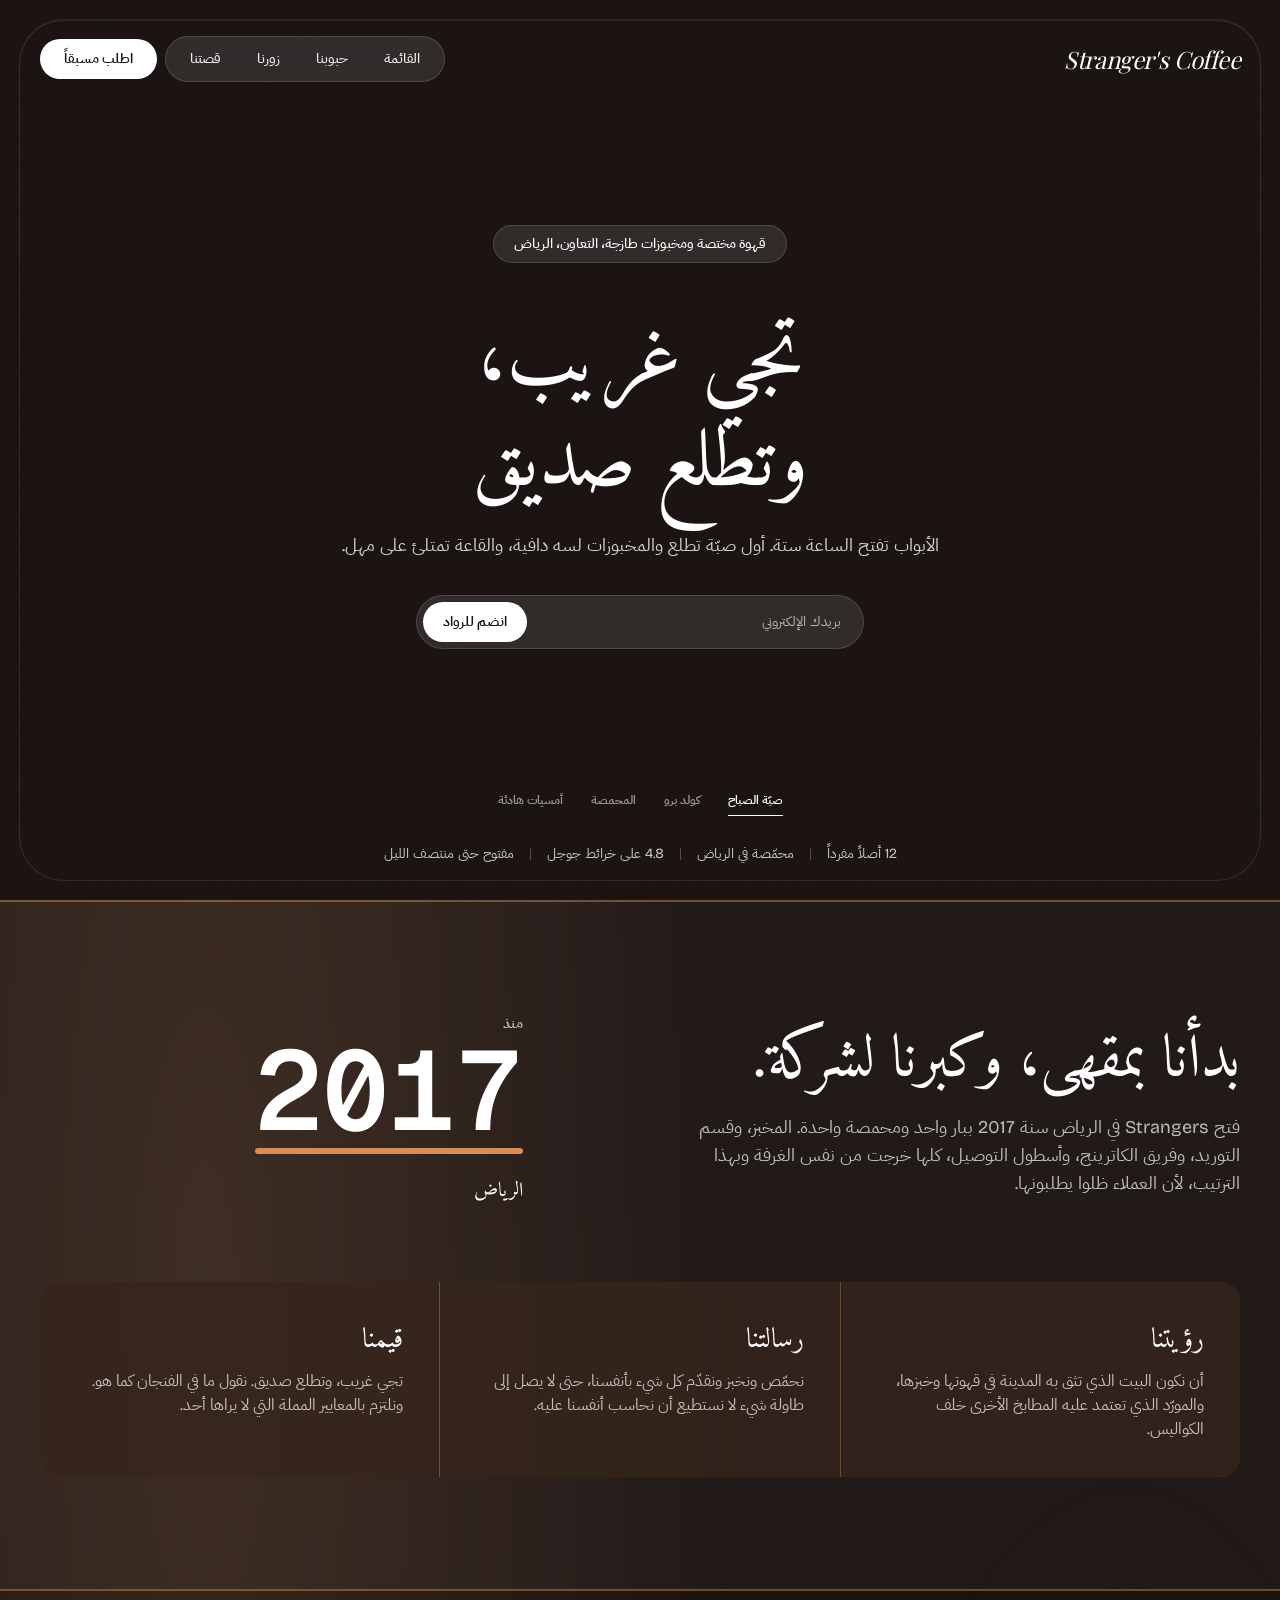
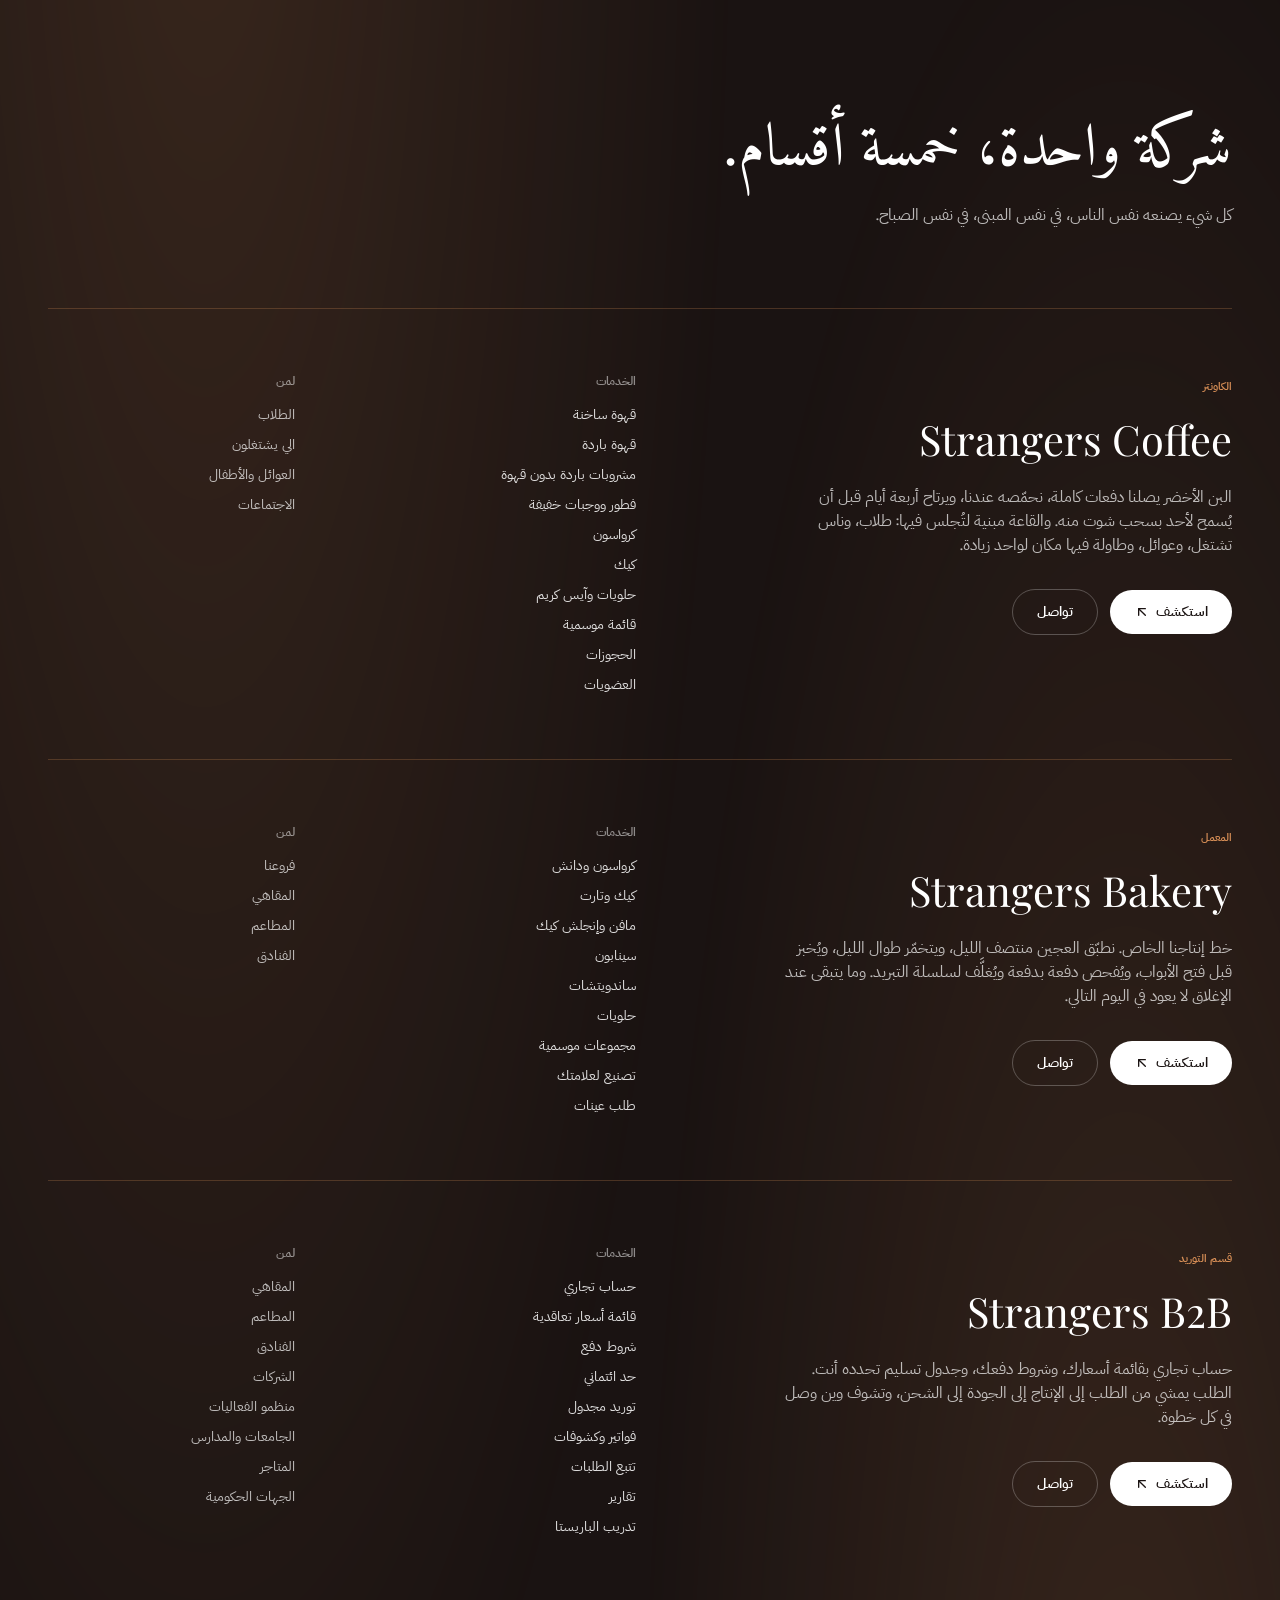
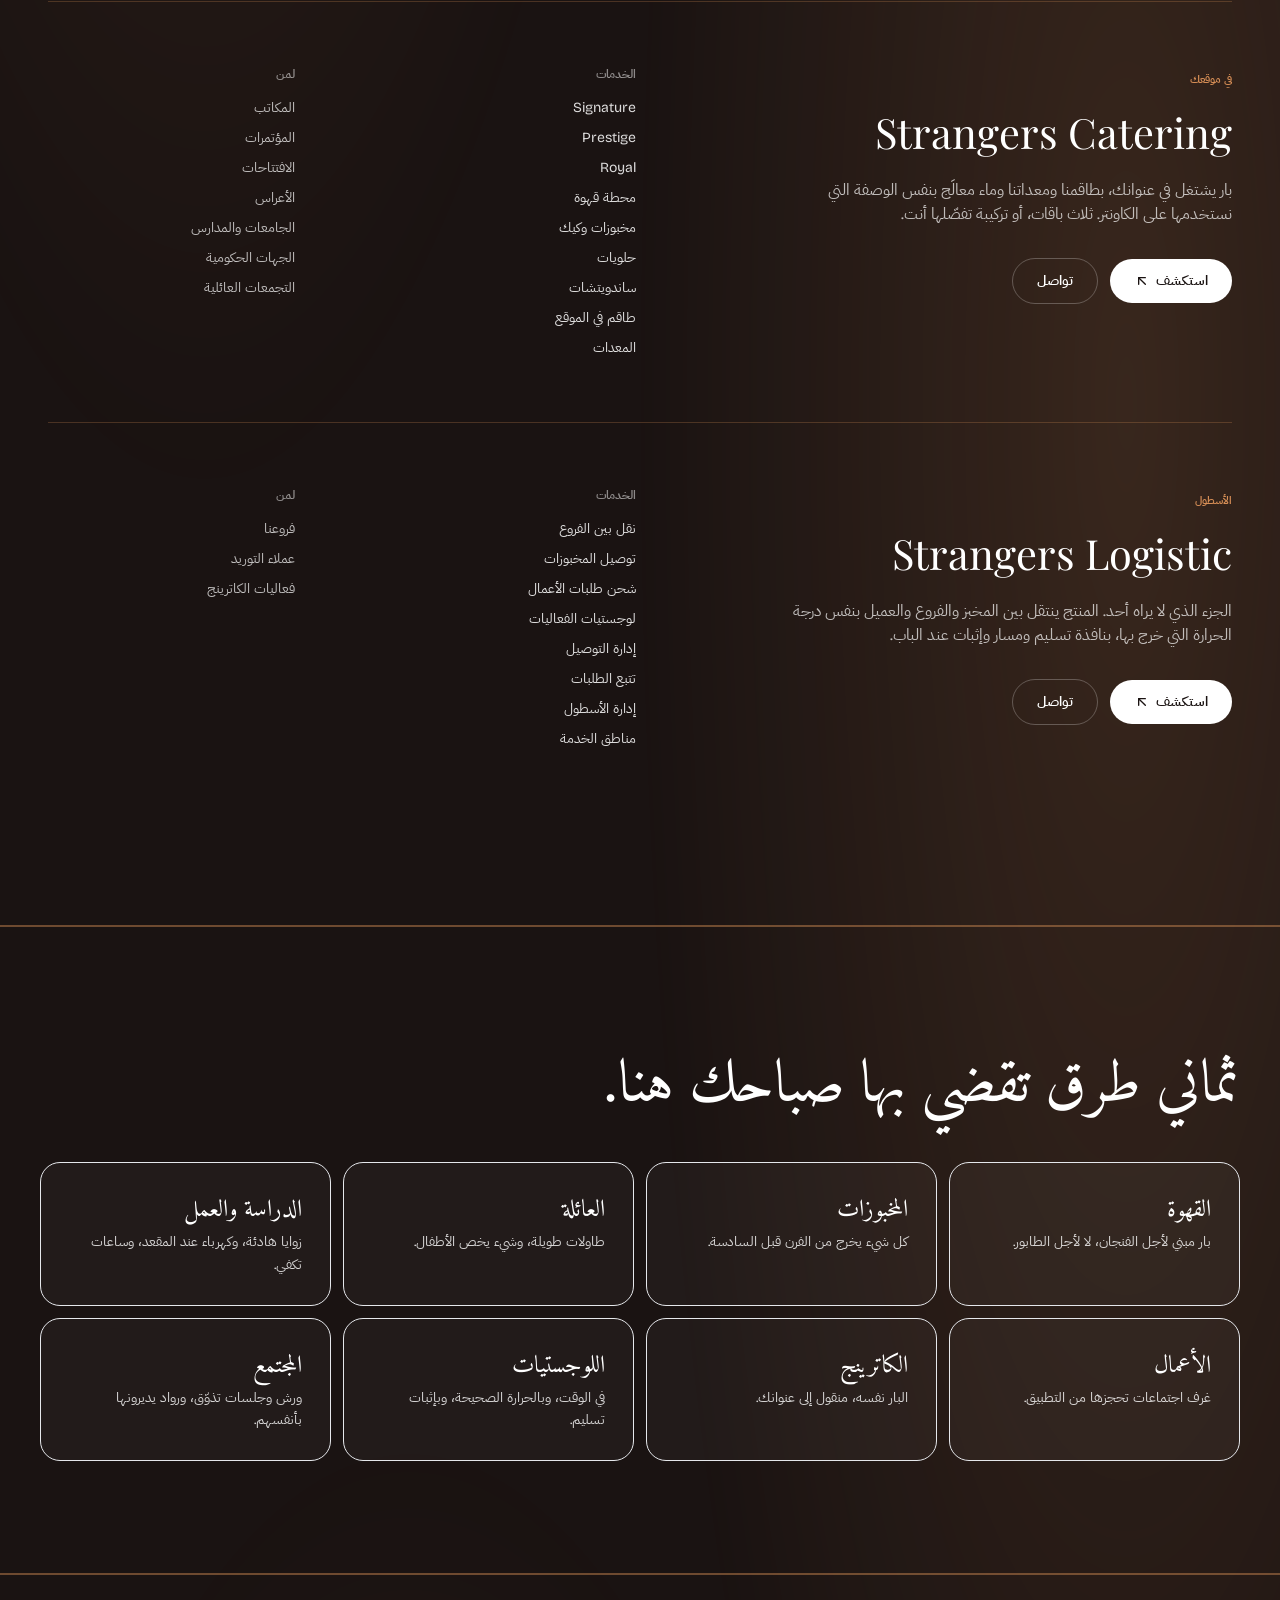
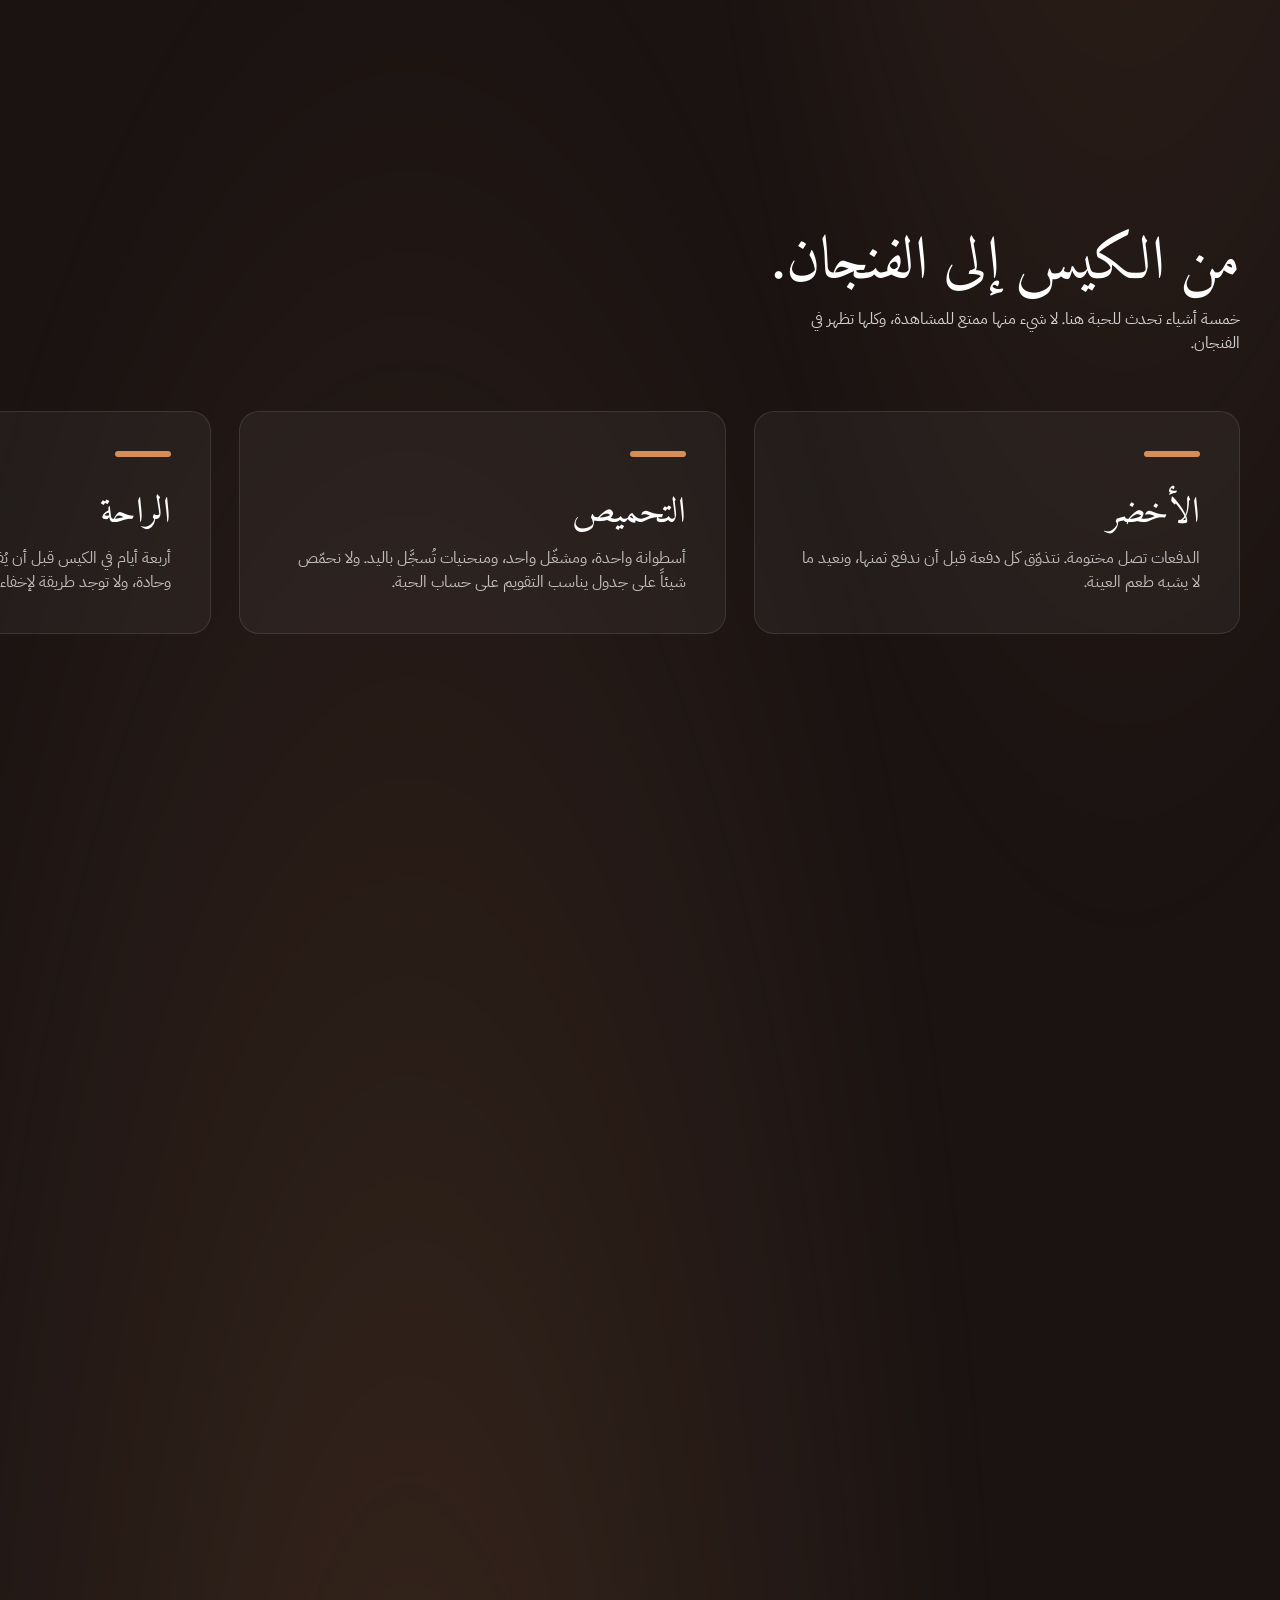
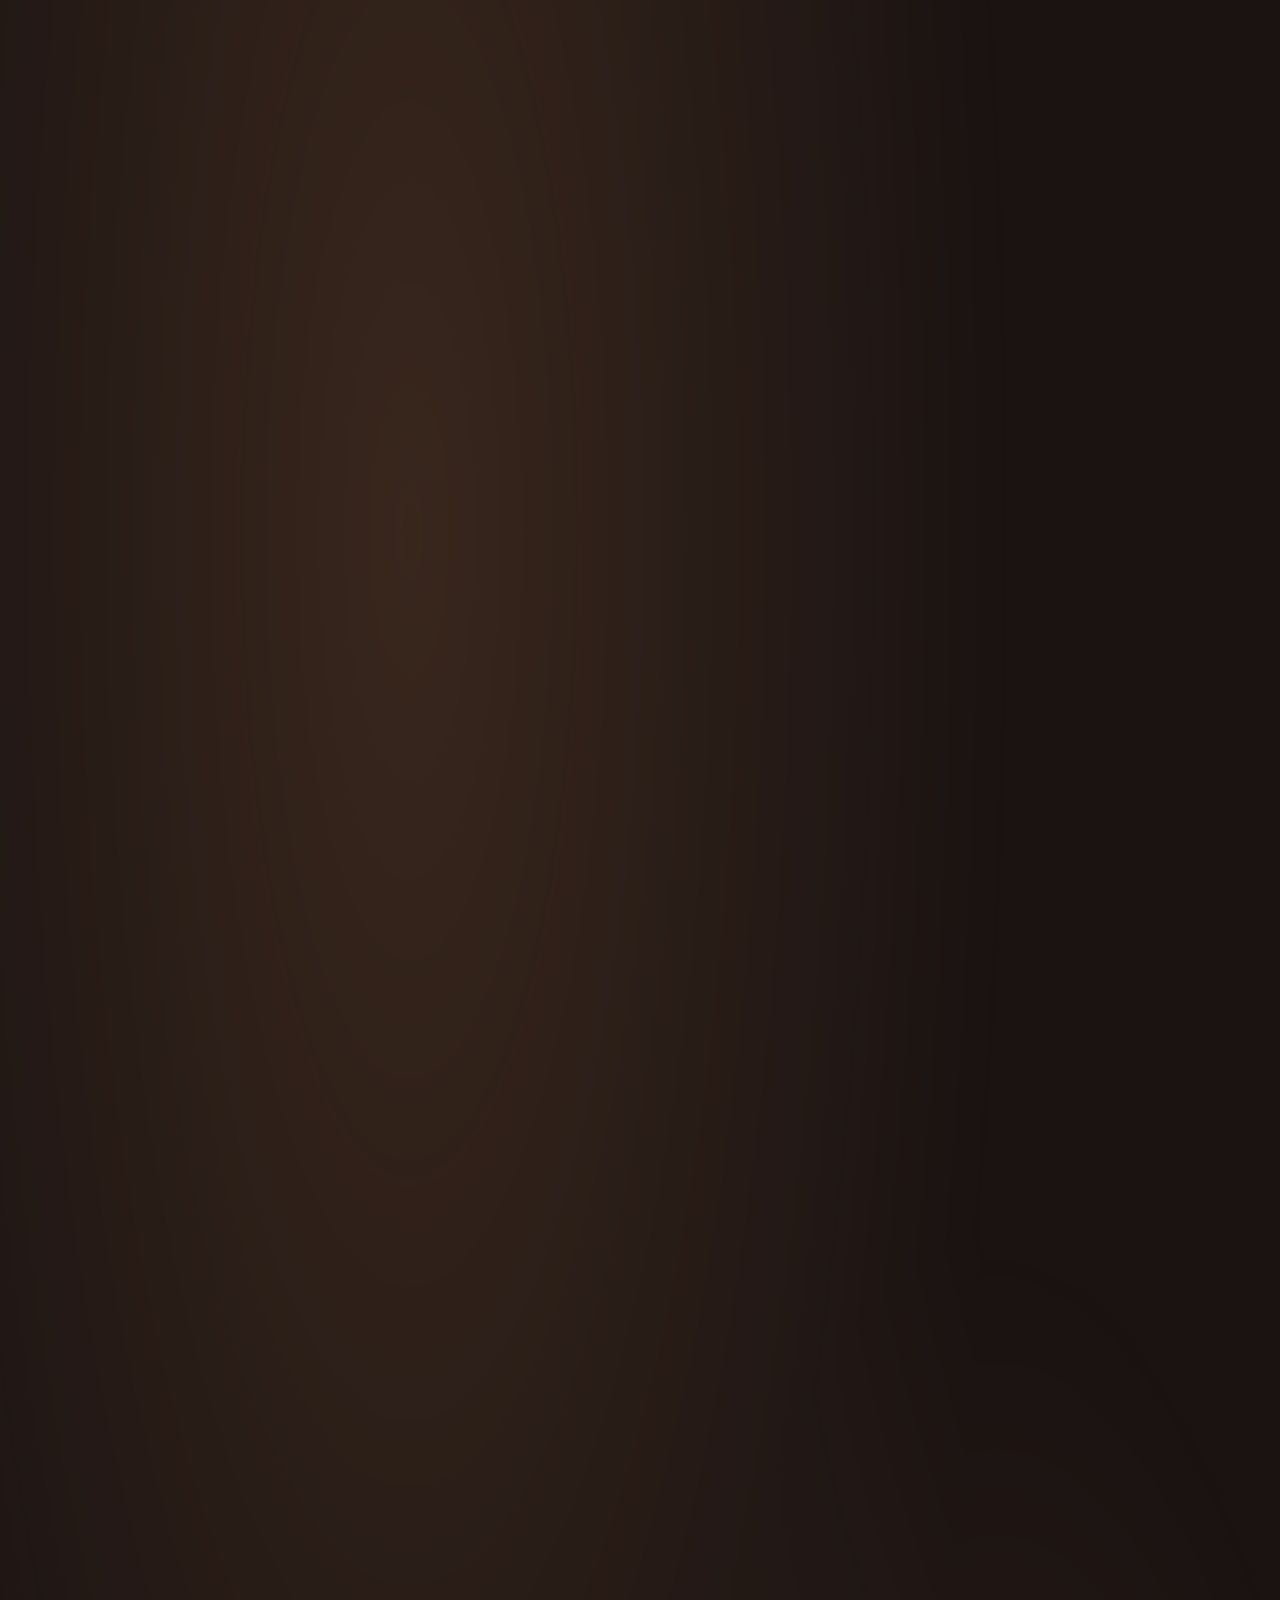
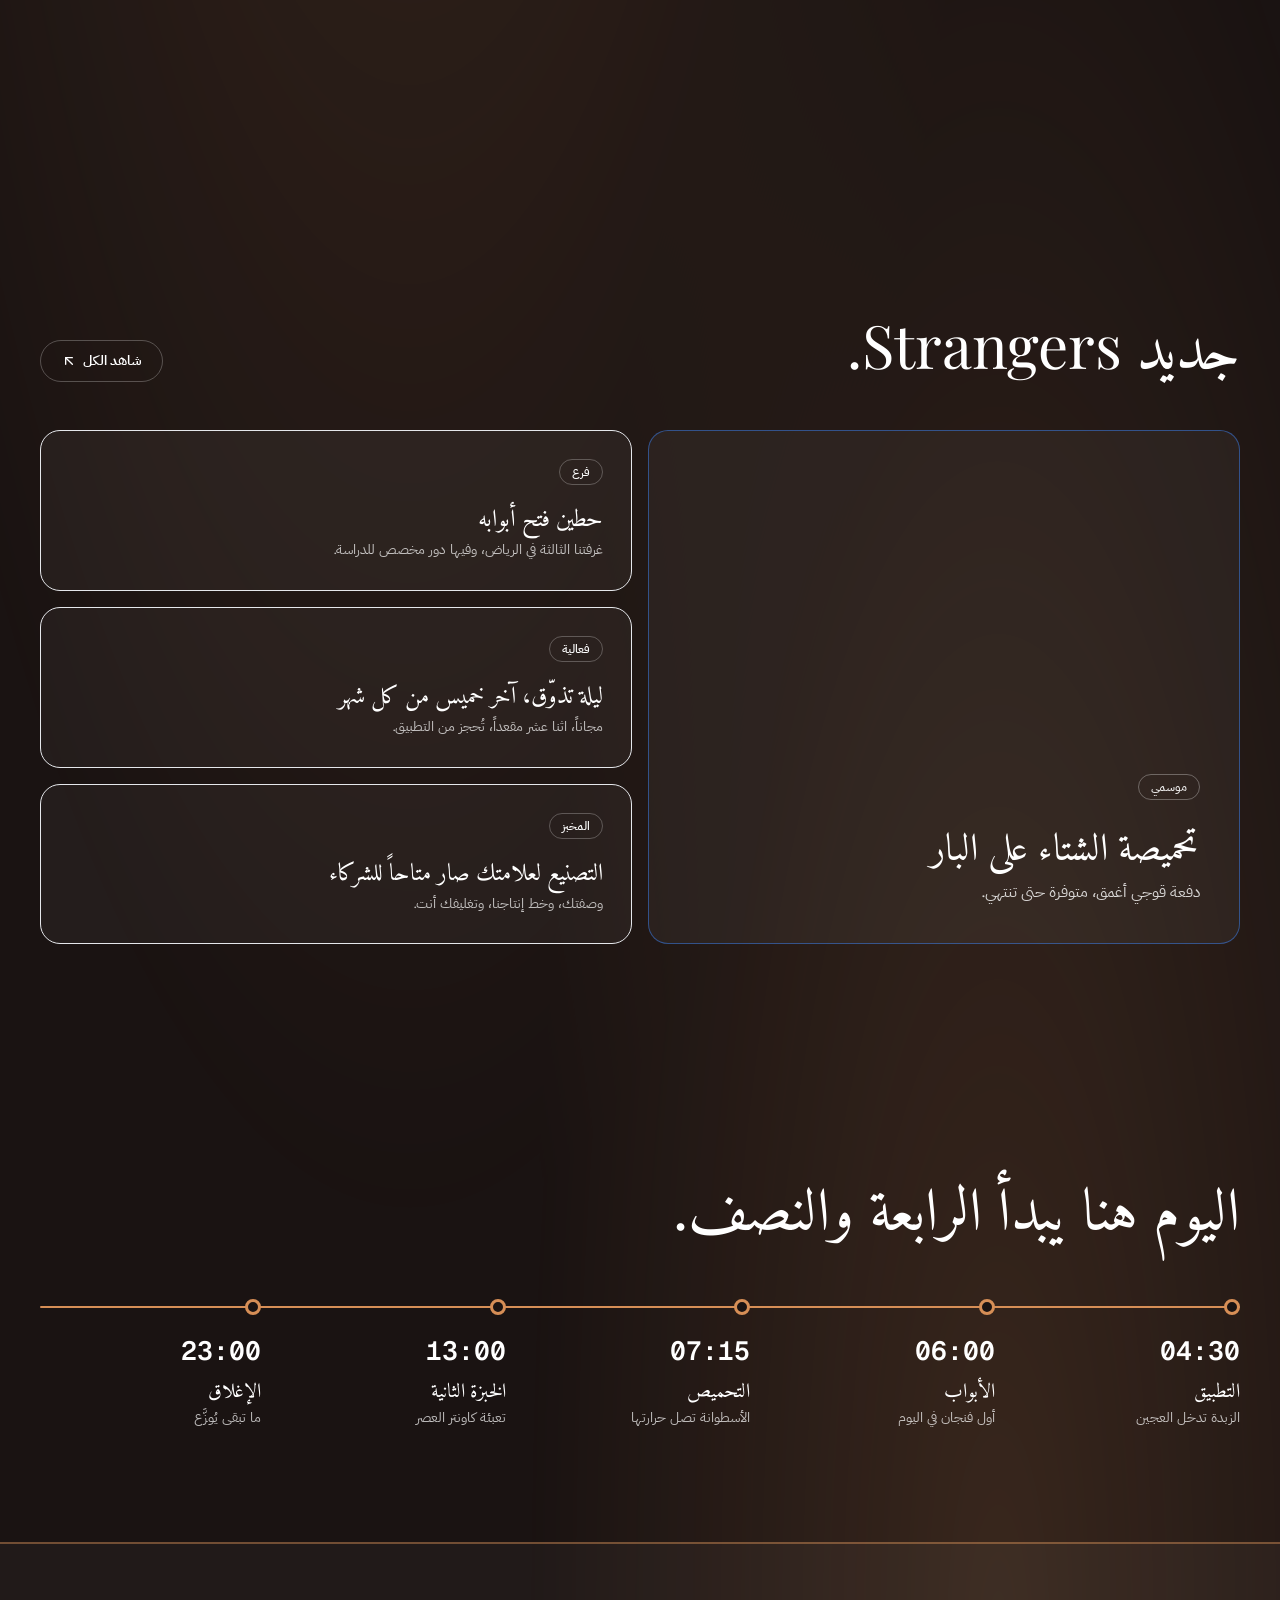
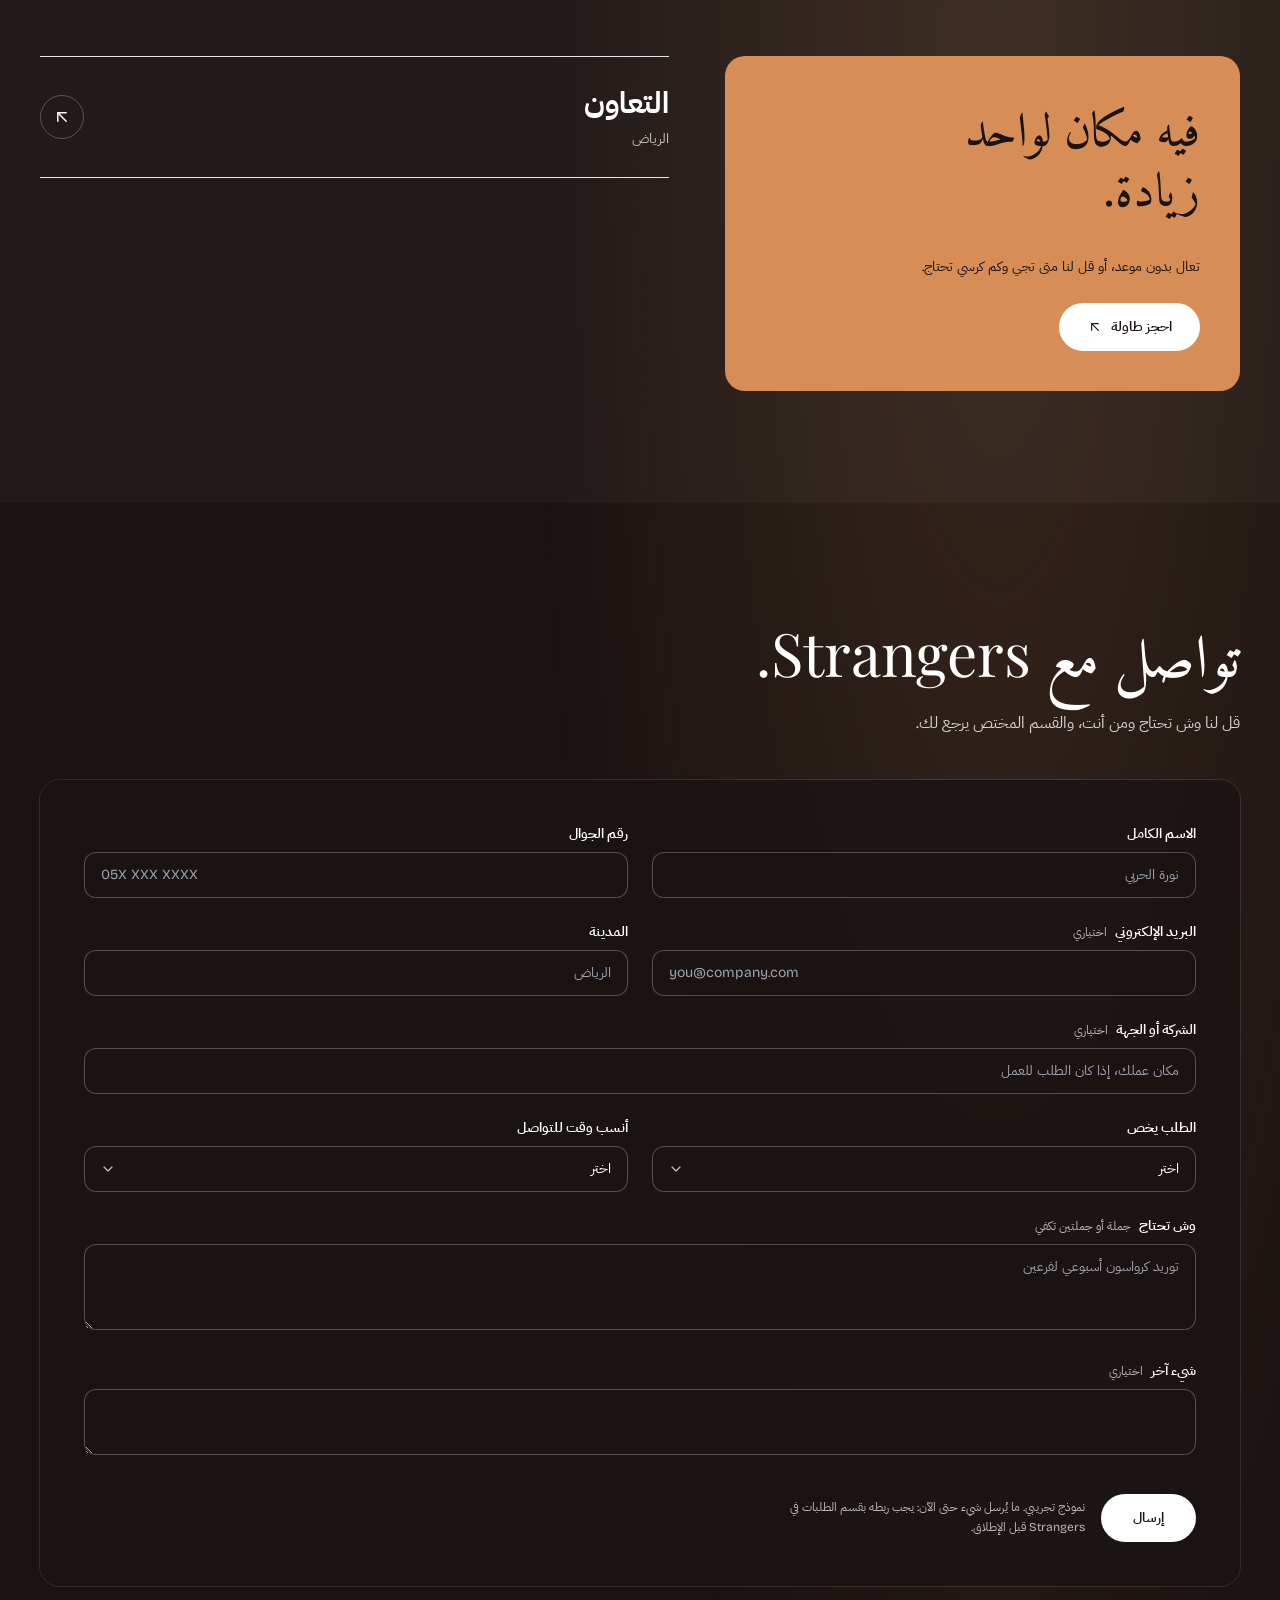
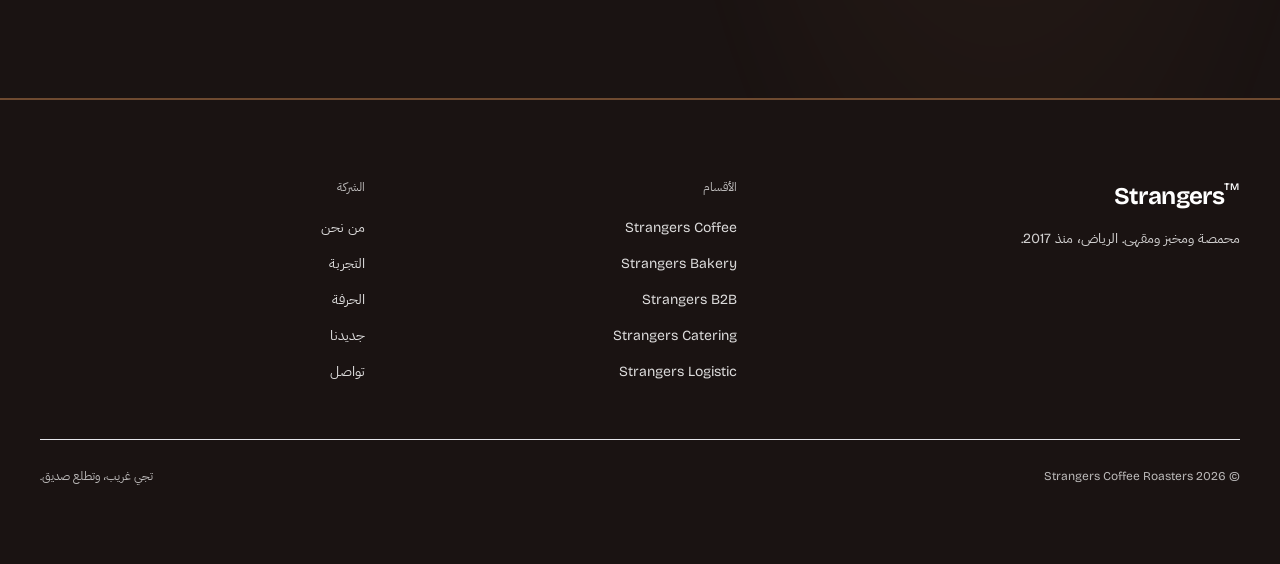
==== commit 2127e5ec: "fix: use كولد برو for the cold brew tab Matches the approved design build and how the drink is actua" ====
--- a/company/index.html
+++ b/company/index.html
@@ -9,7 +9,7 @@
       name="description"
       content="A Riyadh coffee house with its own roastery and bakery. Doors open at six."
     />
-    <script type="module" crossorigin src="./assets/index-CKvifj6Z.js"></script>
+    <script type="module" crossorigin src="./assets/index-DQB7Z9Cw.js"></script>
     <link rel="stylesheet" crossorigin href="./assets/index-IxQY8Exv.css">
   </head>
   <body>
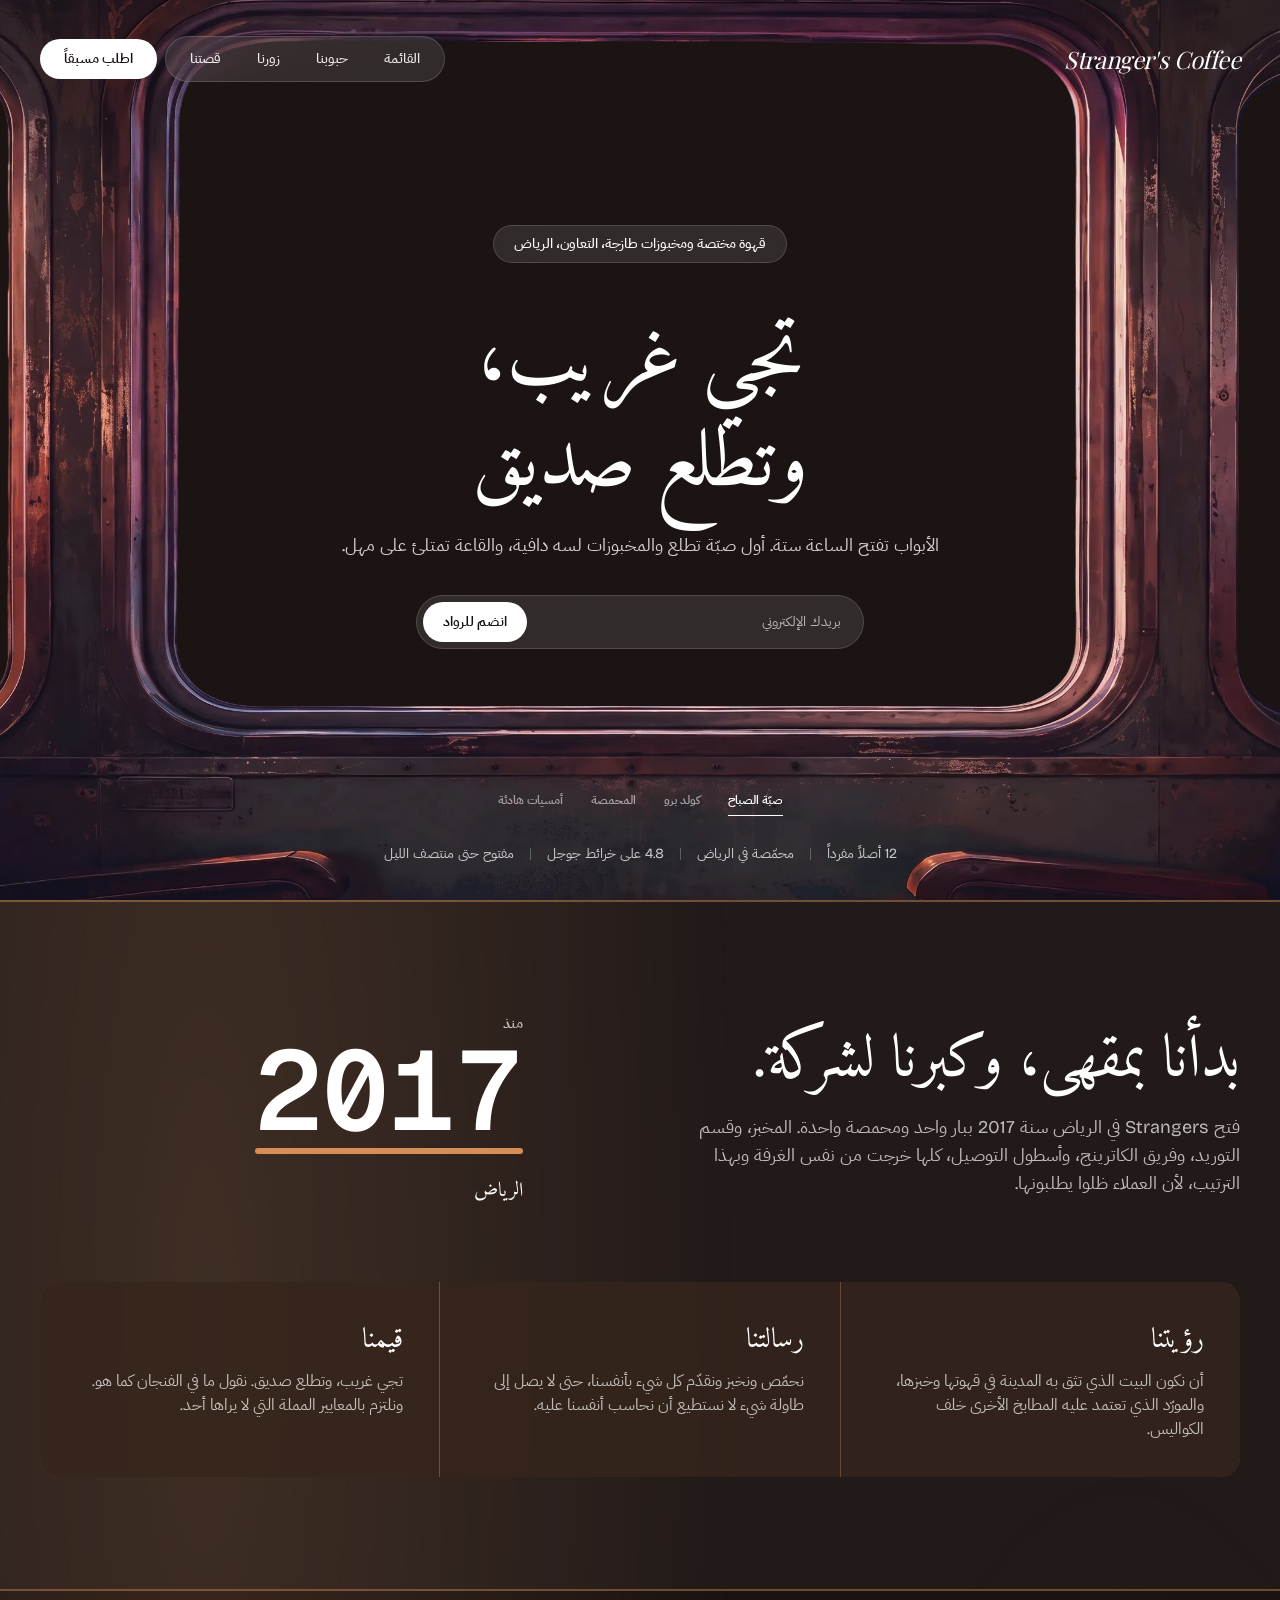
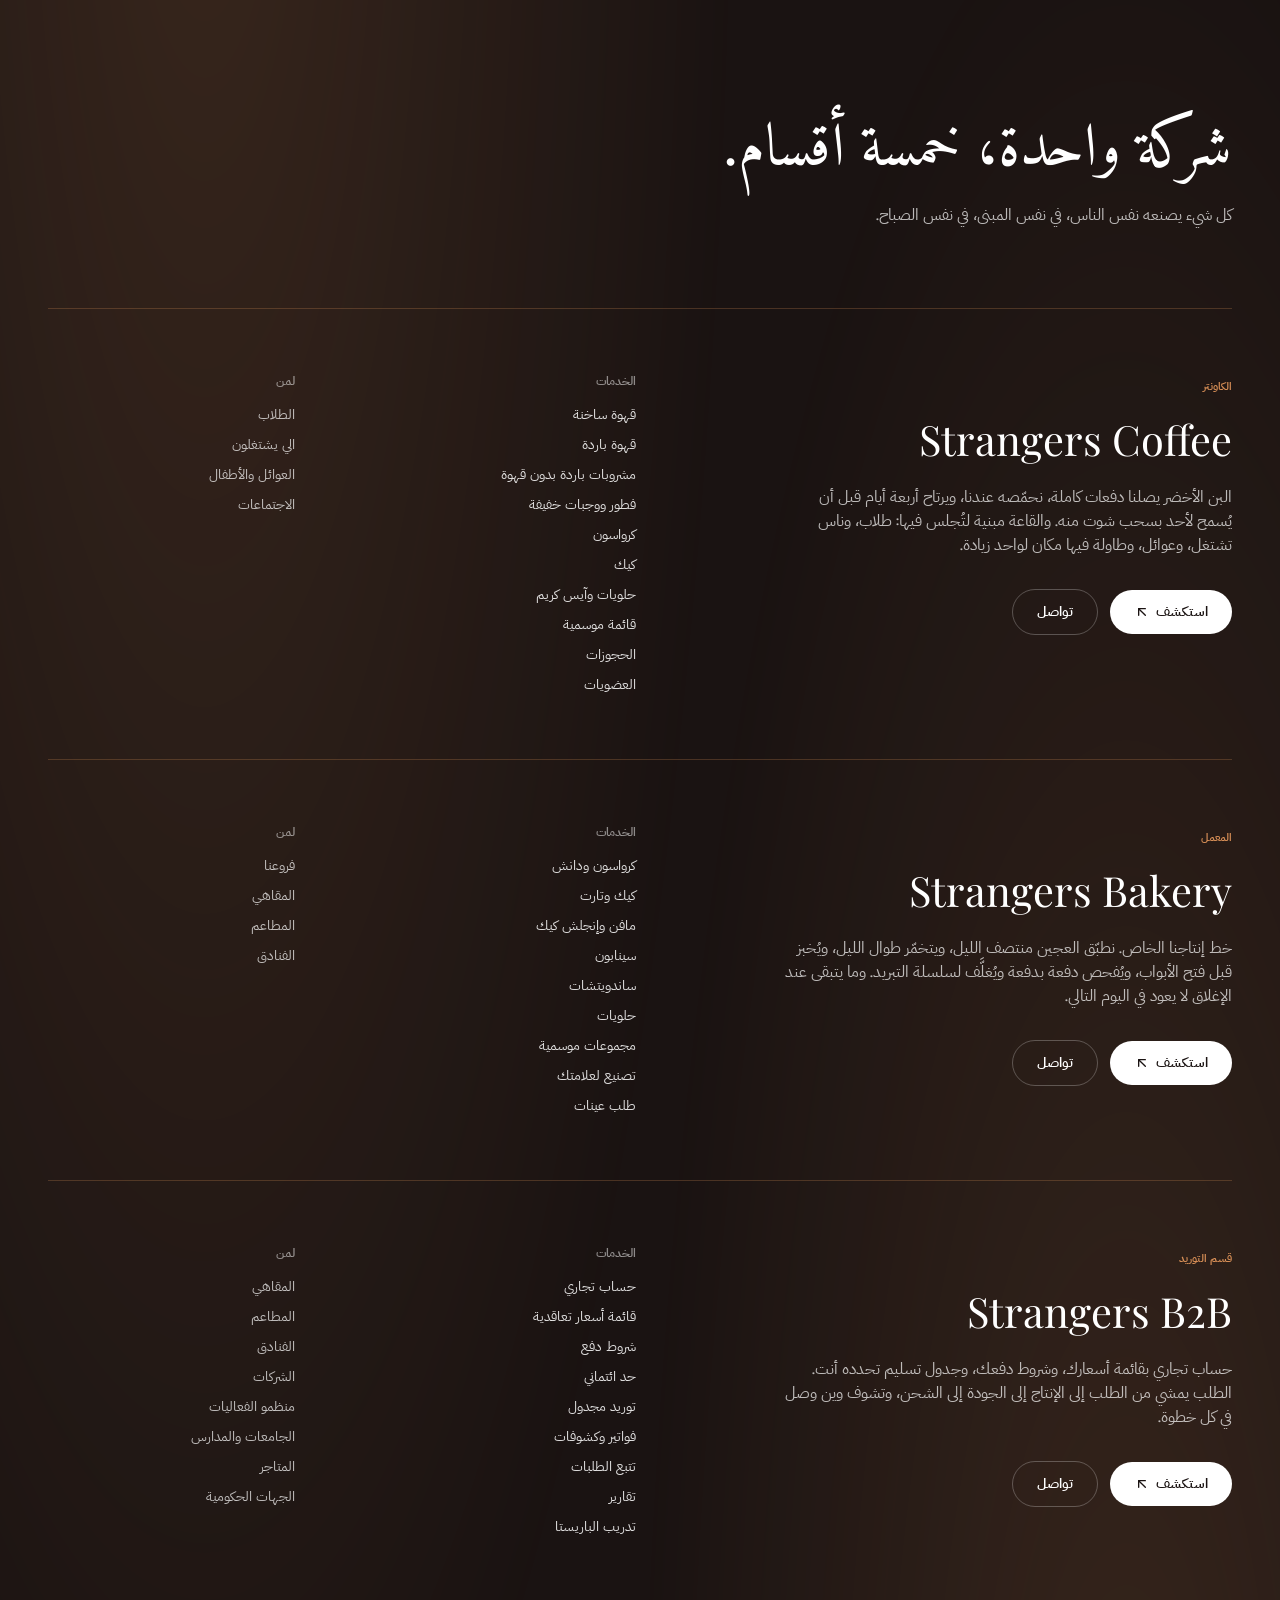
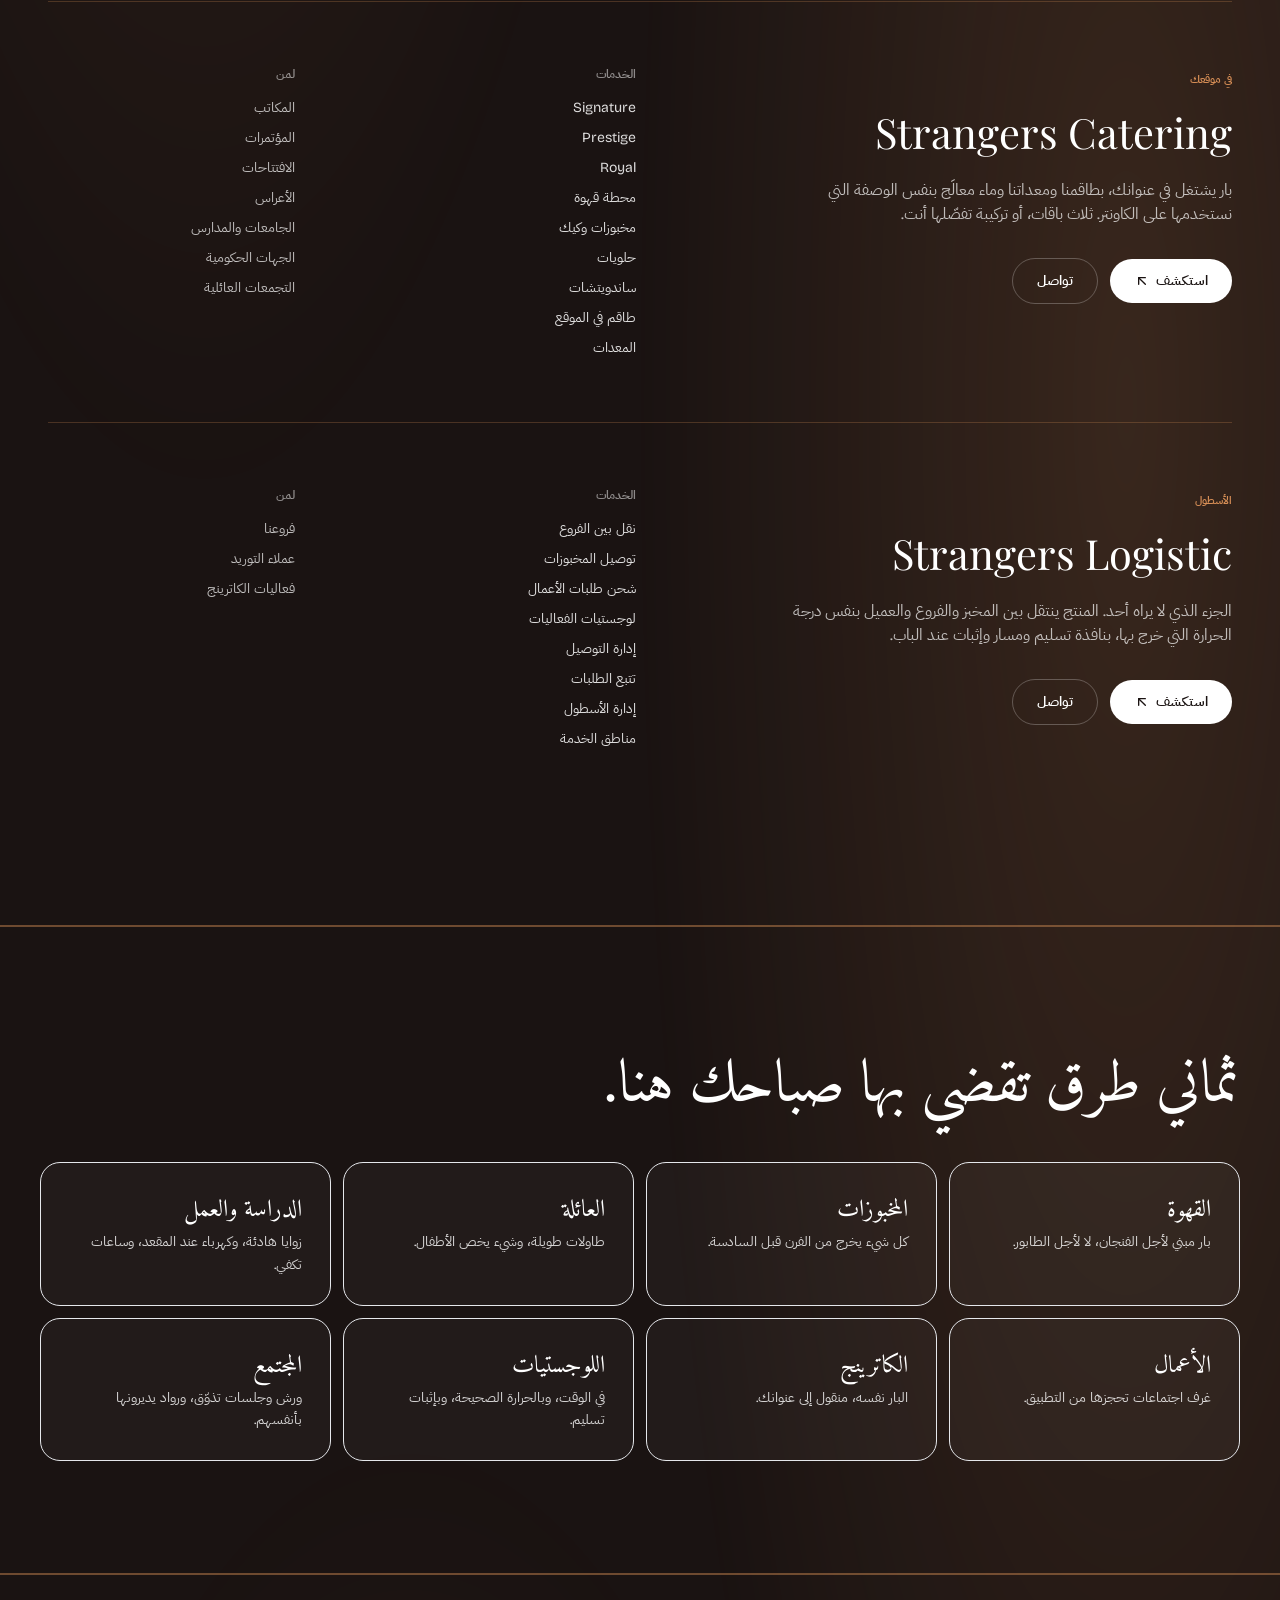
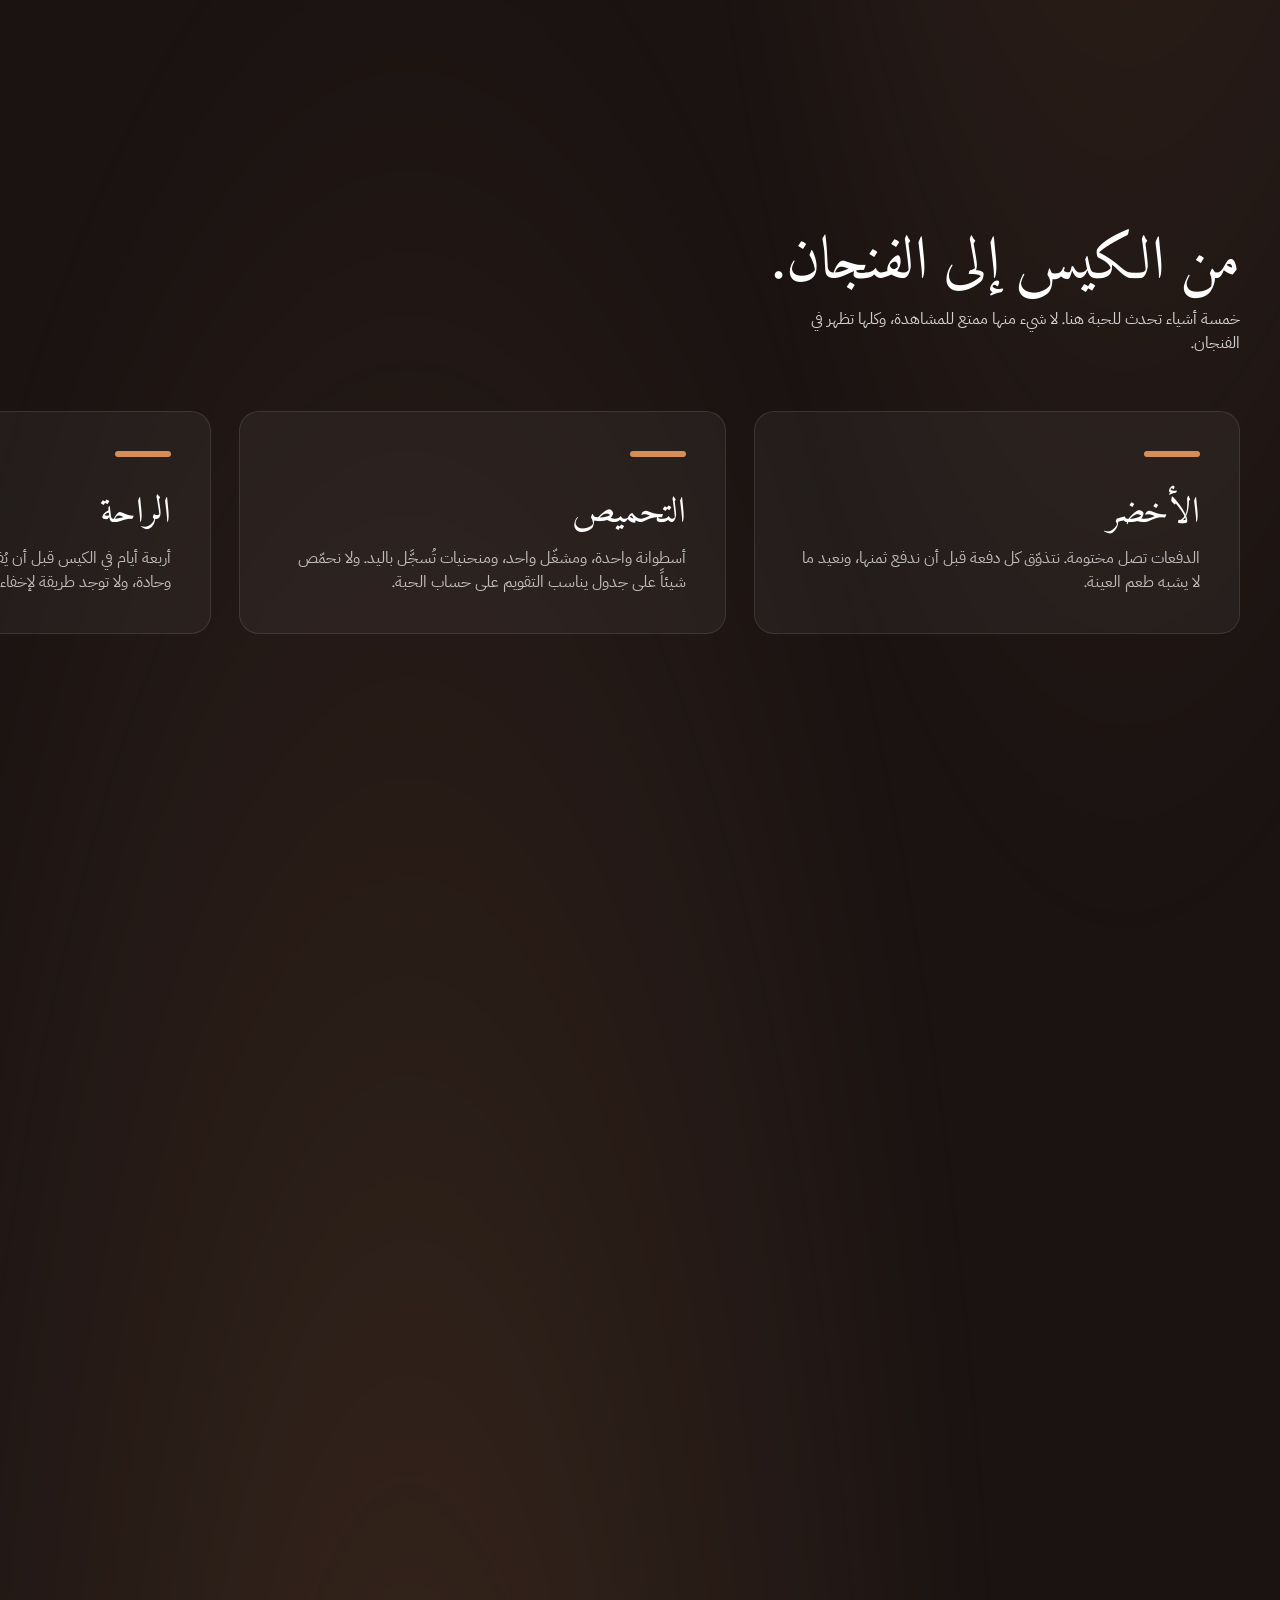
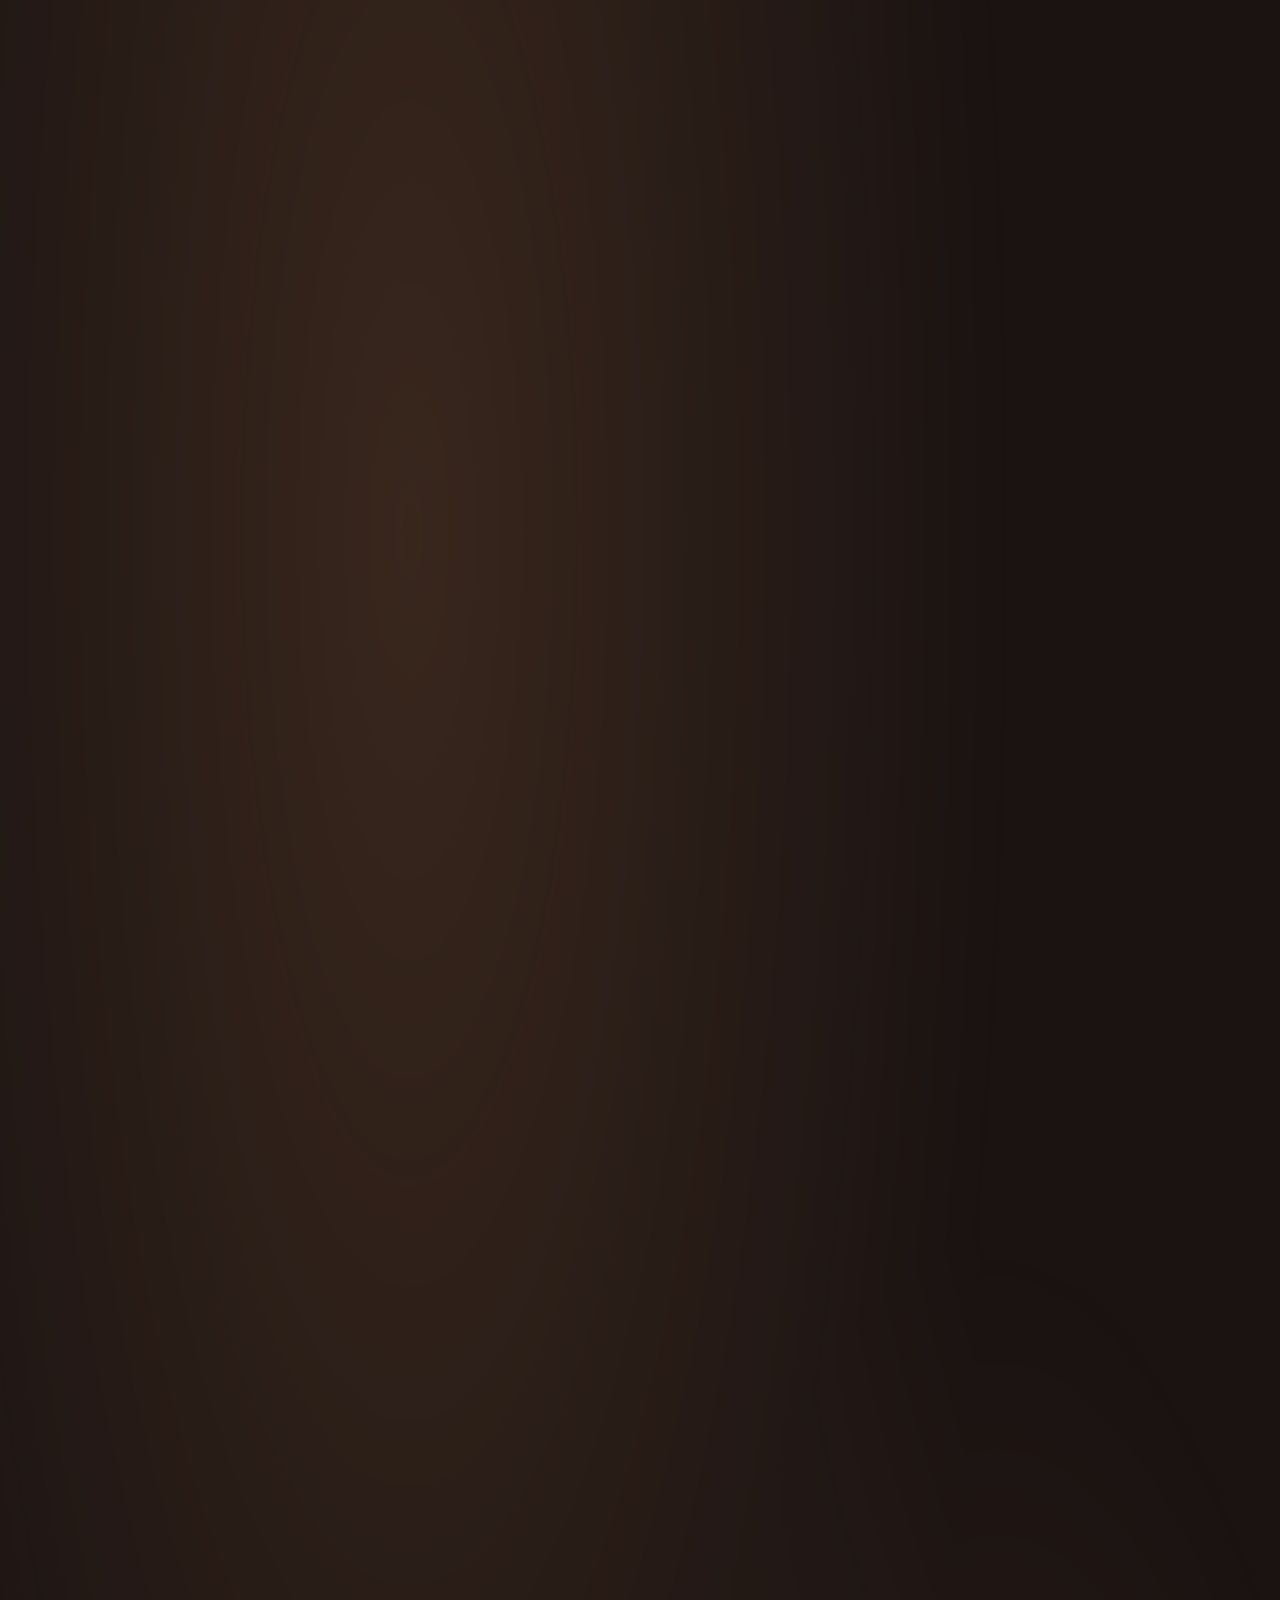
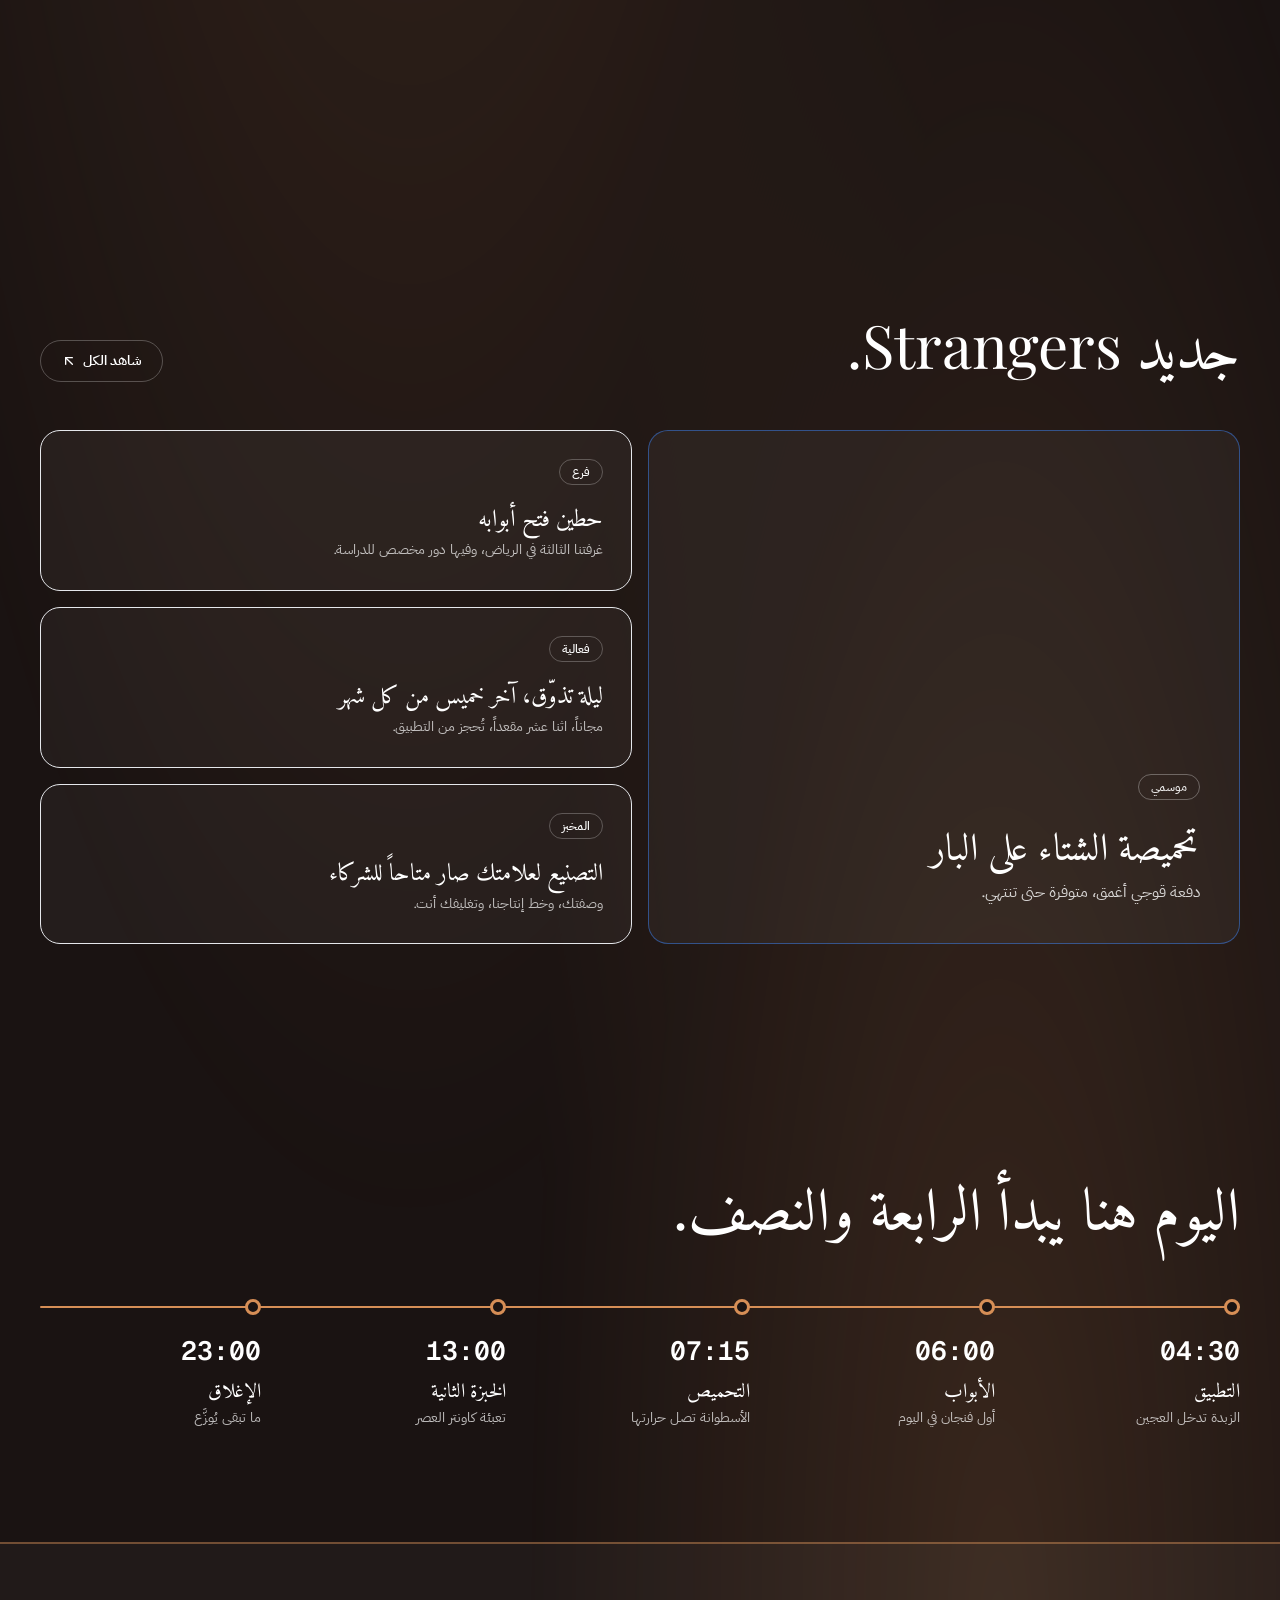
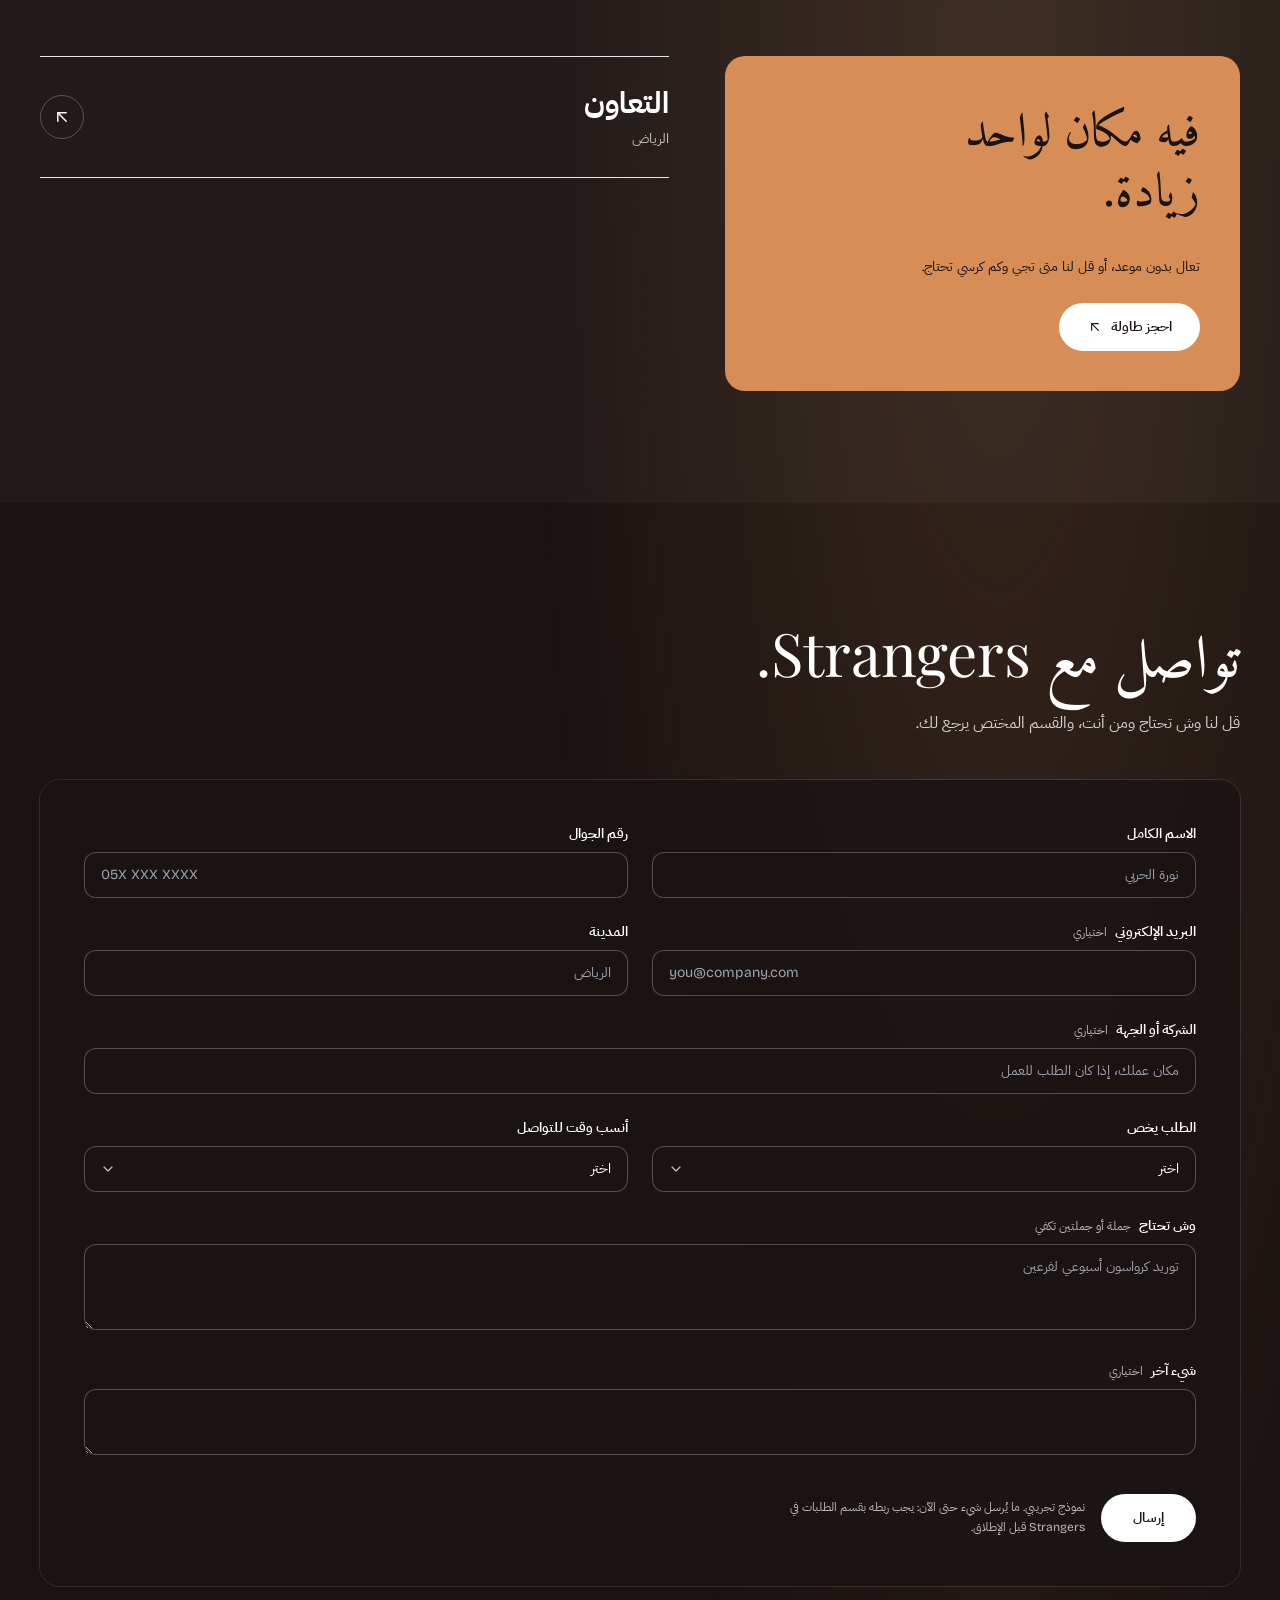
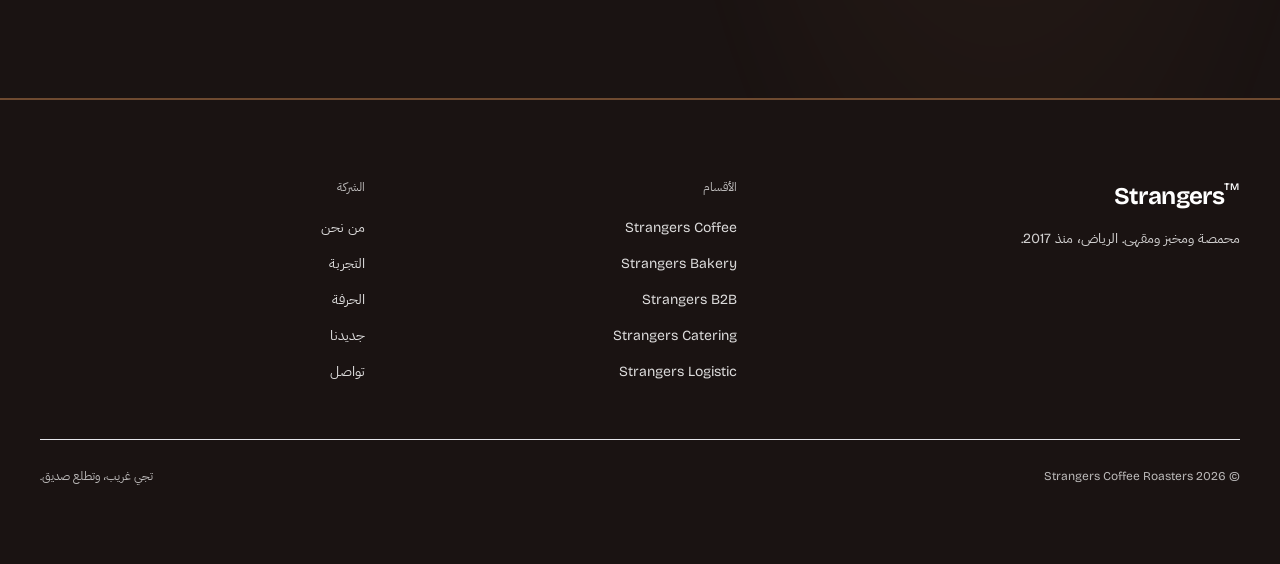
==== commit df2bd101: "feat: restore the train window frame over the hero The comp's central conceit was missing. The foota" ====
--- a/company/index.html
+++ b/company/index.html
@@ -9,8 +9,8 @@
       name="description"
       content="A Riyadh coffee house with its own roastery and bakery. Doors open at six."
     />
-    <script type="module" crossorigin src="./assets/index-DQB7Z9Cw.js"></script>
-    <link rel="stylesheet" crossorigin href="./assets/index-IxQY8Exv.css">
+    <script type="module" crossorigin src="./assets/index-_f5QbCY5.js"></script>
+    <link rel="stylesheet" crossorigin href="./assets/index-CIduoFX7.css">
   </head>
   <body>
     <div id="root"></div>
--- a/company/assets/index-CIduoFX7.css
+++ b/company/assets/index-CIduoFX7.css
@@ -0,0 +1 @@
+@font-face{font-family:Bricolage Grotesque Variable;font-style:normal;font-display:swap;font-weight:200 800;src:url(./bricolage-grotesque-vietnamese-wght-normal-BUzh504Q.woff2) format("woff2-variations");unicode-range:U+0102-0103,U+0110-0111,U+0128-0129,U+0168-0169,U+01A0-01A1,U+01AF-01B0,U+0300-0301,U+0303-0304,U+0308-0309,U+0323,U+0329,U+1EA0-1EF9,U+20AB}@font-face{font-family:Bricolage Grotesque Variable;font-style:normal;font-display:swap;font-weight:200 800;src:url(./bricolage-grotesque-latin-ext-wght-normal-CcLUaPy7.woff2) format("woff2-variations");unicode-range:U+0100-02BA,U+02BD-02C5,U+02C7-02CC,U+02CE-02D7,U+02DD-02FF,U+0304,U+0308,U+0329,U+1D00-1DBF,U+1E00-1E9F,U+1EF2-1EFF,U+2020,U+20A0-20AB,U+20AD-20C0,U+2113,U+2C60-2C7F,U+A720-A7FF}@font-face{font-family:Bricolage Grotesque Variable;font-style:normal;font-display:swap;font-weight:200 800;src:url(./bricolage-grotesque-latin-wght-normal-DLoelf7F.woff2) format("woff2-variations");unicode-range:U+0000-00FF,U+0131,U+0152-0153,U+02BB-02BC,U+02C6,U+02DA,U+02DC,U+0304,U+0308,U+0329,U+2000-206F,U+20AC,U+2122,U+2191,U+2193,U+2212,U+2215,U+FEFF,U+FFFD}@font-face{font-family:Geist Mono Variable;font-style:normal;font-display:swap;font-weight:100 900;src:url(./geist-mono-cyrillic-ext-wght-normal-X_5orZeX.woff2) format("woff2-variations");unicode-range:U+0460-052F,U+1C80-1C8A,U+20B4,U+2DE0-2DFF,U+A640-A69F,U+FE2E-FE2F}@font-face{font-family:Geist Mono Variable;font-style:normal;font-display:swap;font-weight:100 900;src:url(./geist-mono-cyrillic-wght-normal-DiZS0aHC.woff2) format("woff2-variations");unicode-range:U+0301,U+0400-045F,U+0490-0491,U+04B0-04B1,U+2116}@font-face{font-family:Geist Mono Variable;font-style:normal;font-display:swap;font-weight:100 900;src:url(./geist-mono-symbols2-wght-normal-CO5SzqOn.woff2) format("woff2-variations");unicode-range:U+2000-2001,U+2004-2008,U+200A,U+23B8-23BD,U+2500-259F}@font-face{font-family:Geist Mono Variable;font-style:normal;font-display:swap;font-weight:100 900;src:url(./geist-mono-vietnamese-wght-normal-DadHysG0.woff2) format("woff2-variations");unicode-range:U+0102-0103,U+0110-0111,U+0128-0129,U+0168-0169,U+01A0-01A1,U+01AF-01B0,U+0300-0301,U+0303-0304,U+0308-0309,U+0323,U+0329,U+1EA0-1EF9,U+20AB}@font-face{font-family:Geist Mono Variable;font-style:normal;font-display:swap;font-weight:100 900;src:url(./geist-mono-latin-ext-wght-normal-Bwz-egvJ.woff2) format("woff2-variations");unicode-range:U+0100-02BA,U+02BD-02C5,U+02C7-02CC,U+02CE-02D7,U+02DD-02FF,U+0304,U+0308,U+0329,U+1D00-1DBF,U+1E00-1E9F,U+1EF2-1EFF,U+2020,U+20A0-20AB,U+20AD-20C0,U+2113,U+2C60-2C7F,U+A720-A7FF}@font-face{font-family:Geist Mono Variable;font-style:normal;font-display:swap;font-weight:100 900;src:url(./geist-mono-latin-wght-normal-XN7g48iV.woff2) format("woff2-variations");unicode-range:U+0000-00FF,U+0131,U+0152-0153,U+02BB-02BC,U+02C6,U+02DA,U+02DC,U+0304,U+0308,U+0329,U+2000-206F,U+20AC,U+2122,U+2191,U+2193,U+2212,U+2215,U+FEFF,U+FFFD}@font-face{font-family:Playfair Display Variable;font-style:normal;font-display:swap;font-weight:400 900;src:url(./playfair-display-cyrillic-wght-normal-5WvUvBgz.woff2) format("woff2-variations");unicode-range:U+0301,U+0400-045F,U+0490-0491,U+04B0-04B1,U+2116}@font-face{font-family:Playfair Display Variable;font-style:normal;font-display:swap;font-weight:400 900;src:url(./playfair-display-vietnamese-wght-normal-Cabi7G8-.woff2) format("woff2-variations");unicode-range:U+0102-0103,U+0110-0111,U+0128-0129,U+0168-0169,U+01A0-01A1,U+01AF-01B0,U+0300-0301,U+0303-0304,U+0308-0309,U+0323,U+0329,U+1EA0-1EF9,U+20AB}@font-face{font-family:Playfair Display Variable;font-style:normal;font-display:swap;font-weight:400 900;src:url(./playfair-display-latin-ext-wght-normal-CT1r92Rl.woff2) format("woff2-variations");unicode-range:U+0100-02BA,U+02BD-02C5,U+02C7-02CC,U+02CE-02D7,U+02DD-02FF,U+0304,U+0308,U+0329,U+1D00-1DBF,U+1E00-1E9F,U+1EF2-1EFF,U+2020,U+20A0-20AB,U+20AD-20C0,U+2113,U+2C60-2C7F,U+A720-A7FF}@font-face{font-family:Playfair Display Variable;font-style:normal;font-display:swap;font-weight:400 900;src:url(./playfair-display-latin-wght-normal-BOwq7MWX.woff2) format("woff2-variations");unicode-range:U+0000-00FF,U+0131,U+0152-0153,U+02BB-02BC,U+02C6,U+02DA,U+02DC,U+0304,U+0308,U+0329,U+2000-206F,U+20AC,U+2122,U+2191,U+2193,U+2212,U+2215,U+FEFF,U+FFFD}@font-face{font-family:Amiri;font-style:normal;font-display:swap;font-weight:400;src:url(./amiri-arabic-400-normal-D0NIBXga.woff2) format("woff2"),url(./amiri-arabic-400-normal-C_1DQziU.woff) format("woff");unicode-range:U+0600-06FF,U+0750-077F,U+0870-088E,U+0890-0891,U+0897-08E1,U+08E3-08FF,U+200C-200E,U+2010-2011,U+204F,U+2E41,U+FB50-FDFF,U+FE70-FE74,U+FE76-FEFC,U+102E0-102FB,U+10E60-10E7E,U+10EC2-10EC4,U+10EFC-10EFF,U+1EE00-1EE03,U+1EE05-1EE1F,U+1EE21-1EE22,U+1EE24,U+1EE27,U+1EE29-1EE32,U+1EE34-1EE37,U+1EE39,U+1EE3B,U+1EE42,U+1EE47,U+1EE49,U+1EE4B,U+1EE4D-1EE4F,U+1EE51-1EE52,U+1EE54,U+1EE57,U+1EE59,U+1EE5B,U+1EE5D,U+1EE5F,U+1EE61-1EE62,U+1EE64,U+1EE67-1EE6A,U+1EE6C-1EE72,U+1EE74-1EE77,U+1EE79-1EE7C,U+1EE7E,U+1EE80-1EE89,U+1EE8B-1EE9B,U+1EEA1-1EEA3,U+1EEA5-1EEA9,U+1EEAB-1EEBB,U+1EEF0-1EEF1}@font-face{font-family:Amiri;font-style:normal;font-display:swap;font-weight:400;src:url(./amiri-latin-ext-400-normal-C9hoIjPx.woff2) format("woff2"),url(./amiri-latin-ext-400-normal-CGn-6a7O.woff) format("woff");unicode-range:U+0100-02BA,U+02BD-02C5,U+02C7-02CC,U+02CE-02D7,U+02DD-02FF,U+0304,U+0308,U+0329,U+1D00-1DBF,U+1E00-1E9F,U+1EF2-1EFF,U+2020,U+20A0-20AB,U+20AD-20C0,U+2113,U+2C60-2C7F,U+A720-A7FF}@font-face{font-family:Amiri;font-style:normal;font-display:swap;font-weight:400;src:url(./amiri-latin-400-normal-Czk41Rjn.woff2) format("woff2"),url(./amiri-latin-400-normal-Bv6IM0kz.woff) format("woff");unicode-range:U+0000-00FF,U+0131,U+0152-0153,U+02BB-02BC,U+02C6,U+02DA,U+02DC,U+0304,U+0308,U+0329,U+2000-206F,U+20AC,U+2122,U+2191,U+2193,U+2212,U+2215,U+FEFF,U+FFFD}@font-face{font-family:Amiri;font-style:normal;font-display:swap;font-weight:700;src:url(./amiri-arabic-700-normal-D8FrblyB.woff2) format("woff2"),url(./amiri-arabic-700-normal-dUd6sHq-.woff) format("woff");unicode-range:U+0600-06FF,U+0750-077F,U+0870-088E,U+0890-0891,U+0897-08E1,U+08E3-08FF,U+200C-200E,U+2010-2011,U+204F,U+2E41,U+FB50-FDFF,U+FE70-FE74,U+FE76-FEFC,U+102E0-102FB,U+10E60-10E7E,U+10EC2-10EC4,U+10EFC-10EFF,U+1EE00-1EE03,U+1EE05-1EE1F,U+1EE21-1EE22,U+1EE24,U+1EE27,U+1EE29-1EE32,U+1EE34-1EE37,U+1EE39,U+1EE3B,U+1EE42,U+1EE47,U+1EE49,U+1EE4B,U+1EE4D-1EE4F,U+1EE51-1EE52,U+1EE54,U+1EE57,U+1EE59,U+1EE5B,U+1EE5D,U+1EE5F,U+1EE61-1EE62,U+1EE64,U+1EE67-1EE6A,U+1EE6C-1EE72,U+1EE74-1EE77,U+1EE79-1EE7C,U+1EE7E,U+1EE80-1EE89,U+1EE8B-1EE9B,U+1EEA1-1EEA3,U+1EEA5-1EEA9,U+1EEAB-1EEBB,U+1EEF0-1EEF1}@font-face{font-family:Amiri;font-style:normal;font-display:swap;font-weight:700;src:url(./amiri-latin-ext-700-normal-ByFuOT8o.woff2) format("woff2"),url(./amiri-latin-ext-700-normal-Ck-lxu84.woff) format("woff");unicode-range:U+0100-02BA,U+02BD-02C5,U+02C7-02CC,U+02CE-02D7,U+02DD-02FF,U+0304,U+0308,U+0329,U+1D00-1DBF,U+1E00-1E9F,U+1EF2-1EFF,U+2020,U+20A0-20AB,U+20AD-20C0,U+2113,U+2C60-2C7F,U+A720-A7FF}@font-face{font-family:Amiri;font-style:normal;font-display:swap;font-weight:700;src:url(./amiri-latin-700-normal-DIjoEGk6.woff2) format("woff2"),url(./amiri-latin-700-normal-BH9dHmOv.woff) format("woff");unicode-range:U+0000-00FF,U+0131,U+0152-0153,U+02BB-02BC,U+02C6,U+02DA,U+02DC,U+0304,U+0308,U+0329,U+2000-206F,U+20AC,U+2122,U+2191,U+2193,U+2212,U+2215,U+FEFF,U+FFFD}@font-face{font-family:IBM Plex Sans Arabic;font-style:normal;font-display:swap;font-weight:400;src:url(./ibm-plex-sans-arabic-arabic-400-normal-CyU-ddYS.woff2) format("woff2"),url(./ibm-plex-sans-arabic-arabic-400-normal-EA1o-u_Q.woff) format("woff");unicode-range:U+0600-06FF,U+0750-077F,U+0870-088E,U+0890-0891,U+0897-08E1,U+08E3-08FF,U+200C-200E,U+2010-2011,U+204F,U+2E41,U+FB50-FDFF,U+FE70-FE74,U+FE76-FEFC,U+102E0-102FB,U+10E60-10E7E,U+10EC2-10EC4,U+10EFC-10EFF,U+1EE00-1EE03,U+1EE05-1EE1F,U+1EE21-1EE22,U+1EE24,U+1EE27,U+1EE29-1EE32,U+1EE34-1EE37,U+1EE39,U+1EE3B,U+1EE42,U+1EE47,U+1EE49,U+1EE4B,U+1EE4D-1EE4F,U+1EE51-1EE52,U+1EE54,U+1EE57,U+1EE59,U+1EE5B,U+1EE5D,U+1EE5F,U+1EE61-1EE62,U+1EE64,U+1EE67-1EE6A,U+1EE6C-1EE72,U+1EE74-1EE77,U+1EE79-1EE7C,U+1EE7E,U+1EE80-1EE89,U+1EE8B-1EE9B,U+1EEA1-1EEA3,U+1EEA5-1EEA9,U+1EEAB-1EEBB,U+1EEF0-1EEF1}@font-face{font-family:IBM Plex Sans Arabic;font-style:normal;font-display:swap;font-weight:400;src:url([data-uri]) format("woff2"),url([data-uri]) format("woff");unicode-range:U+0460-052F,U+1C80-1C8A,U+20B4,U+2DE0-2DFF,U+A640-A69F,U+FE2E-FE2F}@font-face{font-family:IBM Plex Sans Arabic;font-style:normal;font-display:swap;font-weight:400;src:url(./ibm-plex-sans-arabic-latin-ext-400-normal-BpLfq-63.woff2) format("woff2"),url(./ibm-plex-sans-arabic-latin-ext-400-normal-BeVLg08x.woff) format("woff");unicode-range:U+0100-02BA,U+02BD-02C5,U+02C7-02CC,U+02CE-02D7,U+02DD-02FF,U+0304,U+0308,U+0329,U+1D00-1DBF,U+1E00-1E9F,U+1EF2-1EFF,U+2020,U+20A0-20AB,U+20AD-20C0,U+2113,U+2C60-2C7F,U+A720-A7FF}@font-face{font-family:IBM Plex Sans Arabic;font-style:normal;font-display:swap;font-weight:400;src:url(./ibm-plex-sans-arabic-latin-400-normal-Bo5KPYvw.woff2) format("woff2"),url(./ibm-plex-sans-arabic-latin-400-normal-CFZh1unN.woff) format("woff");unicode-range:U+0000-00FF,U+0131,U+0152-0153,U+02BB-02BC,U+02C6,U+02DA,U+02DC,U+0304,U+0308,U+0329,U+2000-206F,U+20AC,U+2122,U+2191,U+2193,U+2212,U+2215,U+FEFF,U+FFFD}@font-face{font-family:IBM Plex Sans Arabic;font-style:normal;font-display:swap;font-weight:500;src:url(./ibm-plex-sans-arabic-arabic-500-normal-C4MQITzh.woff2) format("woff2"),url(./ibm-plex-sans-arabic-arabic-500-normal-DPXcppbm.woff) format("woff");unicode-range:U+0600-06FF,U+0750-077F,U+0870-088E,U+0890-0891,U+0897-08E1,U+08E3-08FF,U+200C-200E,U+2010-2011,U+204F,U+2E41,U+FB50-FDFF,U+FE70-FE74,U+FE76-FEFC,U+102E0-102FB,U+10E60-10E7E,U+10EC2-10EC4,U+10EFC-10EFF,U+1EE00-1EE03,U+1EE05-1EE1F,U+1EE21-1EE22,U+1EE24,U+1EE27,U+1EE29-1EE32,U+1EE34-1EE37,U+1EE39,U+1EE3B,U+1EE42,U+1EE47,U+1EE49,U+1EE4B,U+1EE4D-1EE4F,U+1EE51-1EE52,U+1EE54,U+1EE57,U+1EE59,U+1EE5B,U+1EE5D,U+1EE5F,U+1EE61-1EE62,U+1EE64,U+1EE67-1EE6A,U+1EE6C-1EE72,U+1EE74-1EE77,U+1EE79-1EE7C,U+1EE7E,U+1EE80-1EE89,U+1EE8B-1EE9B,U+1EEA1-1EEA3,U+1EEA5-1EEA9,U+1EEAB-1EEBB,U+1EEF0-1EEF1}@font-face{font-family:IBM Plex Sans Arabic;font-style:normal;font-display:swap;font-weight:500;src:url([data-uri]) format("woff2"),url([data-uri]) format("woff");unicode-range:U+0460-052F,U+1C80-1C8A,U+20B4,U+2DE0-2DFF,U+A640-A69F,U+FE2E-FE2F}@font-face{font-family:IBM Plex Sans Arabic;font-style:normal;font-display:swap;font-weight:500;src:url(./ibm-plex-sans-arabic-latin-ext-500-normal-Ck_W4G78.woff2) format("woff2"),url(./ibm-plex-sans-arabic-latin-ext-500-normal-eJxPnL1P.woff) format("woff");unicode-range:U+0100-02BA,U+02BD-02C5,U+02C7-02CC,U+02CE-02D7,U+02DD-02FF,U+0304,U+0308,U+0329,U+1D00-1DBF,U+1E00-1E9F,U+1EF2-1EFF,U+2020,U+20A0-20AB,U+20AD-20C0,U+2113,U+2C60-2C7F,U+A720-A7FF}@font-face{font-family:IBM Plex Sans Arabic;font-style:normal;font-display:swap;font-weight:500;src:url(./ibm-plex-sans-arabic-latin-500-normal-Cd6jVIg7.woff2) format("woff2"),url(./ibm-plex-sans-arabic-latin-500-normal-BletK1Hp.woff) format("woff");unicode-range:U+0000-00FF,U+0131,U+0152-0153,U+02BB-02BC,U+02C6,U+02DA,U+02DC,U+0304,U+0308,U+0329,U+2000-206F,U+20AC,U+2122,U+2191,U+2193,U+2212,U+2215,U+FEFF,U+FFFD}@font-face{font-family:IBM Plex Sans Arabic;font-style:normal;font-display:swap;font-weight:600;src:url(./ibm-plex-sans-arabic-arabic-600-normal-0pRdybE_.woff2) format("woff2"),url(./ibm-plex-sans-arabic-arabic-600-normal-MJZ0liF5.woff) format("woff");unicode-range:U+0600-06FF,U+0750-077F,U+0870-088E,U+0890-0891,U+0897-08E1,U+08E3-08FF,U+200C-200E,U+2010-2011,U+204F,U+2E41,U+FB50-FDFF,U+FE70-FE74,U+FE76-FEFC,U+102E0-102FB,U+10E60-10E7E,U+10EC2-10EC4,U+10EFC-10EFF,U+1EE00-1EE03,U+1EE05-1EE1F,U+1EE21-1EE22,U+1EE24,U+1EE27,U+1EE29-1EE32,U+1EE34-1EE37,U+1EE39,U+1EE3B,U+1EE42,U+1EE47,U+1EE49,U+1EE4B,U+1EE4D-1EE4F,U+1EE51-1EE52,U+1EE54,U+1EE57,U+1EE59,U+1EE5B,U+1EE5D,U+1EE5F,U+1EE61-1EE62,U+1EE64,U+1EE67-1EE6A,U+1EE6C-1EE72,U+1EE74-1EE77,U+1EE79-1EE7C,U+1EE7E,U+1EE80-1EE89,U+1EE8B-1EE9B,U+1EEA1-1EEA3,U+1EEA5-1EEA9,U+1EEAB-1EEBB,U+1EEF0-1EEF1}@font-face{font-family:IBM Plex Sans Arabic;font-style:normal;font-display:swap;font-weight:600;src:url([data-uri]) format("woff2"),url([data-uri]) format("woff");unicode-range:U+0460-052F,U+1C80-1C8A,U+20B4,U+2DE0-2DFF,U+A640-A69F,U+FE2E-FE2F}@font-face{font-family:IBM Plex Sans Arabic;font-style:normal;font-display:swap;font-weight:600;src:url(./ibm-plex-sans-arabic-latin-ext-600-normal-DjDAeNQD.woff2) format("woff2"),url(./ibm-plex-sans-arabic-latin-ext-600-normal-DT29Q8HW.woff) format("woff");unicode-range:U+0100-02BA,U+02BD-02C5,U+02C7-02CC,U+02CE-02D7,U+02DD-02FF,U+0304,U+0308,U+0329,U+1D00-1DBF,U+1E00-1E9F,U+1EF2-1EFF,U+2020,U+20A0-20AB,U+20AD-20C0,U+2113,U+2C60-2C7F,U+A720-A7FF}@font-face{font-family:IBM Plex Sans Arabic;font-style:normal;font-display:swap;font-weight:600;src:url(./ibm-plex-sans-arabic-latin-600-normal-KrqB56Mw.woff2) format("woff2"),url(./ibm-plex-sans-arabic-latin-600-normal-Dk5eISD_.woff) format("woff");unicode-range:U+0000-00FF,U+0131,U+0152-0153,U+02BB-02BC,U+02C6,U+02DA,U+02DC,U+0304,U+0308,U+0329,U+2000-206F,U+20AC,U+2122,U+2191,U+2193,U+2212,U+2215,U+FEFF,U+FFFD}@font-face{font-family:IBM Plex Sans Arabic;font-style:normal;font-display:swap;font-weight:700;src:url(./ibm-plex-sans-arabic-arabic-700-normal-DrtBj6UE.woff2) format("woff2"),url(./ibm-plex-sans-arabic-arabic-700-normal-9rXc6cUL.woff) format("woff");unicode-range:U+0600-06FF,U+0750-077F,U+0870-088E,U+0890-0891,U+0897-08E1,U+08E3-08FF,U+200C-200E,U+2010-2011,U+204F,U+2E41,U+FB50-FDFF,U+FE70-FE74,U+FE76-FEFC,U+102E0-102FB,U+10E60-10E7E,U+10EC2-10EC4,U+10EFC-10EFF,U+1EE00-1EE03,U+1EE05-1EE1F,U+1EE21-1EE22,U+1EE24,U+1EE27,U+1EE29-1EE32,U+1EE34-1EE37,U+1EE39,U+1EE3B,U+1EE42,U+1EE47,U+1EE49,U+1EE4B,U+1EE4D-1EE4F,U+1EE51-1EE52,U+1EE54,U+1EE57,U+1EE59,U+1EE5B,U+1EE5D,U+1EE5F,U+1EE61-1EE62,U+1EE64,U+1EE67-1EE6A,U+1EE6C-1EE72,U+1EE74-1EE77,U+1EE79-1EE7C,U+1EE7E,U+1EE80-1EE89,U+1EE8B-1EE9B,U+1EEA1-1EEA3,U+1EEA5-1EEA9,U+1EEAB-1EEBB,U+1EEF0-1EEF1}@font-face{font-family:IBM Plex Sans Arabic;font-style:normal;font-display:swap;font-weight:700;src:url([data-uri]) format("woff2"),url([data-uri]) format("woff");unicode-range:U+0460-052F,U+1C80-1C8A,U+20B4,U+2DE0-2DFF,U+A640-A69F,U+FE2E-FE2F}@font-face{font-family:IBM Plex Sans Arabic;font-style:normal;font-display:swap;font-weight:700;src:url(./ibm-plex-sans-arabic-latin-ext-700-normal-BSbyEp0V.woff2) format("woff2"),url(./ibm-plex-sans-arabic-latin-ext-700-normal-C7GcWn11.woff) format("woff");unicode-range:U+0100-02BA,U+02BD-02C5,U+02C7-02CC,U+02CE-02D7,U+02DD-02FF,U+0304,U+0308,U+0329,U+1D00-1DBF,U+1E00-1E9F,U+1EF2-1EFF,U+2020,U+20A0-20AB,U+20AD-20C0,U+2113,U+2C60-2C7F,U+A720-A7FF}@font-face{font-family:IBM Plex Sans Arabic;font-style:normal;font-display:swap;font-weight:700;src:url(./ibm-plex-sans-arabic-latin-700-normal-BzSf6GNr.woff2) format("woff2"),url(./ibm-plex-sans-arabic-latin-700-normal-Cl4F7CZR.woff) format("woff");unicode-range:U+0000-00FF,U+0131,U+0152-0153,U+02BB-02BC,U+02C6,U+02DA,U+02DC,U+0304,U+0308,U+0329,U+2000-206F,U+20AC,U+2122,U+2191,U+2193,U+2212,U+2215,U+FEFF,U+FFFD}*,:before,:after{--tw-border-spacing-x: 0;--tw-border-spacing-y: 0;--tw-translate-x: 0;--tw-translate-y: 0;--tw-rotate: 0;--tw-skew-x: 0;--tw-skew-y: 0;--tw-scale-x: 1;--tw-scale-y: 1;--tw-pan-x: ;--tw-pan-y: ;--tw-pinch-zoom: ;--tw-scroll-snap-strictness: proximity;--tw-gradient-from-position: ;--tw-gradient-via-position: ;--tw-gradient-to-position: ;--tw-ordinal: ;--tw-slashed-zero: ;--tw-numeric-figure: ;--tw-numeric-spacing: ;--tw-numeric-fraction: ;--tw-ring-inset: ;--tw-ring-offset-width: 0px;--tw-ring-offset-color: #fff;--tw-ring-color: rgb(59 130 246 / .5);--tw-ring-offset-shadow: 0 0 #0000;--tw-ring-shadow: 0 0 #0000;--tw-shadow: 0 0 #0000;--tw-shadow-colored: 0 0 #0000;--tw-blur: ;--tw-brightness: ;--tw-contrast: ;--tw-grayscale: ;--tw-hue-rotate: ;--tw-invert: ;--tw-saturate: ;--tw-sepia: ;--tw-drop-shadow: ;--tw-backdrop-blur: ;--tw-backdrop-brightness: ;--tw-backdrop-contrast: ;--tw-backdrop-grayscale: ;--tw-backdrop-hue-rotate: ;--tw-backdrop-invert: ;--tw-backdrop-opacity: ;--tw-backdrop-saturate: ;--tw-backdrop-sepia: ;--tw-contain-size: ;--tw-contain-layout: ;--tw-contain-paint: ;--tw-contain-style: }::backdrop{--tw-border-spacing-x: 0;--tw-border-spacing-y: 0;--tw-translate-x: 0;--tw-translate-y: 0;--tw-rotate: 0;--tw-skew-x: 0;--tw-skew-y: 0;--tw-scale-x: 1;--tw-scale-y: 1;--tw-pan-x: ;--tw-pan-y: ;--tw-pinch-zoom: ;--tw-scroll-snap-strictness: proximity;--tw-gradient-from-position: ;--tw-gradient-via-position: ;--tw-gradient-to-position: ;--tw-ordinal: ;--tw-slashed-zero: ;--tw-numeric-figure: ;--tw-numeric-spacing: ;--tw-numeric-fraction: ;--tw-ring-inset: ;--tw-ring-offset-width: 0px;--tw-ring-offset-color: #fff;--tw-ring-color: rgb(59 130 246 / .5);--tw-ring-offset-shadow: 0 0 #0000;--tw-ring-shadow: 0 0 #0000;--tw-shadow: 0 0 #0000;--tw-shadow-colored: 0 0 #0000;--tw-blur: ;--tw-brightness: ;--tw-contrast: ;--tw-grayscale: ;--tw-hue-rotate: ;--tw-invert: ;--tw-saturate: ;--tw-sepia: ;--tw-drop-shadow: ;--tw-backdrop-blur: ;--tw-backdrop-brightness: ;--tw-backdrop-contrast: ;--tw-backdrop-grayscale: ;--tw-backdrop-hue-rotate: ;--tw-backdrop-invert: ;--tw-backdrop-opacity: ;--tw-backdrop-saturate: ;--tw-backdrop-sepia: ;--tw-contain-size: ;--tw-contain-layout: ;--tw-contain-paint: ;--tw-contain-style: }*,:before,:after{box-sizing:border-box;border-width:0;border-style:solid;border-color:#e5e7eb}:before,:after{--tw-content: ""}html,:host{line-height:1.5;-webkit-text-size-adjust:100%;-moz-tab-size:4;-o-tab-size:4;tab-size:4;font-family:ui-sans-serif,system-ui,sans-serif,"Apple Color Emoji","Segoe UI Emoji",Segoe UI Symbol,"Noto Color Emoji";font-feature-settings:normal;font-variation-settings:normal;-webkit-tap-highlight-color:transparent}body{margin:0;line-height:inherit}hr{height:0;color:inherit;border-top-width:1px}abbr:where([title]){-webkit-text-decoration:underline dotted;text-decoration:underline dotted}h1,h2,h3,h4,h5,h6{font-size:inherit;font-weight:inherit}a{color:inherit;text-decoration:inherit}b,strong{font-weight:bolder}code,kbd,samp,pre{font-family:Geist Mono Variable,IBM Plex Sans Arabic,ui-monospace,monospace;font-feature-settings:normal;font-variation-settings:normal;font-size:1em}small{font-size:80%}sub,sup{font-size:75%;line-height:0;position:relative;vertical-align:baseline}sub{bottom:-.25em}sup{top:-.5em}table{text-indent:0;border-color:inherit;border-collapse:collapse}button,input,optgroup,select,textarea{font-family:inherit;font-feature-settings:inherit;font-variation-settings:inherit;font-size:100%;font-weight:inherit;line-height:inherit;letter-spacing:inherit;color:inherit;margin:0;padding:0}button,select{text-transform:none}button,input:where([type=button]),input:where([type=reset]),input:where([type=submit]){-webkit-appearance:button;background-color:transparent;background-image:none}:-moz-focusring{outline:auto}:-moz-ui-invalid{box-shadow:none}progress{vertical-align:baseline}::-webkit-inner-spin-button,::-webkit-outer-spin-button{height:auto}[type=search]{-webkit-appearance:textfield;outline-offset:-2px}::-webkit-search-decoration{-webkit-appearance:none}::-webkit-file-upload-button{-webkit-appearance:button;font:inherit}summary{display:list-item}blockquote,dl,dd,h1,h2,h3,h4,h5,h6,hr,figure,p,pre{margin:0}fieldset{margin:0;padding:0}legend{padding:0}ol,ul,menu{list-style:none;margin:0;padding:0}dialog{padding:0}textarea{resize:vertical}input::-moz-placeholder,textarea::-moz-placeholder{opacity:1;color:#9ca3af}input::placeholder,textarea::placeholder{opacity:1;color:#9ca3af}button,[role=button]{cursor:pointer}:disabled{cursor:default}img,svg,video,canvas,audio,iframe,embed,object{display:block;vertical-align:middle}img,video{max-width:100%;height:auto}[hidden]:where(:not([hidden=until-found])){display:none}.container{width:100%}@media (min-width: 640px){.container{max-width:640px}}@media (min-width: 768px){.container{max-width:768px}}@media (min-width: 1024px){.container{max-width:1024px}}@media (min-width: 1280px){.container{max-width:1280px}}@media (min-width: 1536px){.container{max-width:1536px}}.sr-only{position:absolute;width:1px;height:1px;padding:0;margin:-1px;overflow:hidden;clip:rect(0,0,0,0);white-space:nowrap;border-width:0}.pointer-events-none{pointer-events:none}.pointer-events-auto{pointer-events:auto}.visible{visibility:visible}.collapse{visibility:collapse}.fixed{position:fixed}.absolute{position:absolute}.relative{position:relative}.sticky{position:sticky}.inset-0{top:0;right:0;bottom:0;left:0}.inset-x-0{left:0;right:0}.-bottom-2{bottom:-.5rem}.-end-1{inset-inline-end:-.25rem}.-end-\[7px\]{inset-inline-end:-7px}.bottom-0{bottom:0}.bottom-2{bottom:.5rem}.bottom-4{bottom:1rem}.bottom-5{bottom:1.25rem}.bottom-\[2px\]{bottom:2px}.end-4{inset-inline-end:1rem}.left-0{left:0}.start-0{inset-inline-start:0px}.start-3{inset-inline-start:.75rem}.start-\[7px\]{inset-inline-start:7px}.top-0{top:0}.top-1\.5{top:.375rem}.top-1\/2{top:50%}.top-2{top:.5rem}.top-5{top:1.25rem}.top-6{top:1.5rem}.top-\[68px\]{top:68px}.isolate{isolation:isolate}.-z-10{z-index:-10}.z-10{z-index:10}.z-30{z-index:30}.z-40{z-index:40}.z-50{z-index:50}.z-\[1\]{z-index:1}.z-\[2\]{z-index:2}.z-auto{z-index:auto}.mx-auto{margin-left:auto;margin-right:auto}.mb-2{margin-bottom:.5rem}.mb-6{margin-bottom:1.5rem}.ms-0\.5{margin-inline-start:.125rem}.mt-1{margin-top:.25rem}.mt-1\.5{margin-top:.375rem}.mt-10{margin-top:2.5rem}.mt-11{margin-top:2.75rem}.mt-12{margin-top:3rem}.mt-14{margin-top:3.5rem}.mt-16{margin-top:4rem}.mt-2{margin-top:.5rem}.mt-2\.5{margin-top:.625rem}.mt-3{margin-top:.75rem}.mt-4{margin-top:1rem}.mt-5{margin-top:1.25rem}.mt-6{margin-top:1.5rem}.mt-7{margin-top:1.75rem}.mt-8{margin-top:2rem}.mt-9{margin-top:2.25rem}.block{display:block}.inline-block{display:inline-block}.inline{display:inline}.flex{display:flex}.inline-flex{display:inline-flex}.table{display:table}.grid{display:grid}.hidden{display:none}.h-1\.5{height:.375rem}.h-10{height:2.5rem}.h-11{height:2.75rem}.h-14{height:3.5rem}.h-3{height:.75rem}.h-3\.5{height:.875rem}.h-4{height:1rem}.h-5{height:1.25rem}.h-6{height:1.5rem}.h-7{height:1.75rem}.h-\[100dvh\]{height:100dvh}.h-\[260px\]{height:260px}.h-\[3\.4rem\]{height:3.4rem}.h-\[380vh\]{height:380vh}.h-\[68px\]{height:68px}.h-\[6px\]{height:6px}.h-full{height:100%}.h-px{height:1px}.min-h-\[100dvh\]{min-height:100dvh}.min-h-\[340px\]{min-height:340px}.w-10{width:2.5rem}.w-11{width:2.75rem}.w-14{width:3.5rem}.w-3{width:.75rem}.w-3\.5{width:.875rem}.w-4{width:1rem}.w-5{width:1.25rem}.w-6{width:1.5rem}.w-7{width:1.75rem}.w-\[2px\]{width:2px}.w-\[82vw\]{width:82vw}.w-\[88px\]{width:88px}.w-\[clamp\(260px\,78vw\,380px\)\]{width:clamp(260px,78vw,380px)}.w-fit{width:-moz-fit-content;width:fit-content}.w-full{width:100%}.w-px{width:1px}.min-w-0{min-width:0px}.max-w-2xl{max-width:42rem}.max-w-\[10ch\]{max-width:10ch}.max-w-\[16ch\]{max-width:16ch}.max-w-\[190px\]{max-width:190px}.max-w-\[62ch\]{max-width:62ch}.max-w-md{max-width:28rem}.max-w-shell{max-width:1400px}.max-w-xl{max-width:36rem}.max-w-xs{max-width:20rem}.flex-1{flex:1 1 0%}.shrink-0{flex-shrink:0}.origin-\[left_center\]{transform-origin:left center}.origin-bottom{transform-origin:bottom}.origin-top{transform-origin:top}.-translate-y-1\/2{--tw-translate-y: -50%;transform:translate(var(--tw-translate-x),var(--tw-translate-y)) rotate(var(--tw-rotate)) skew(var(--tw-skew-x)) skewY(var(--tw-skew-y)) scaleX(var(--tw-scale-x)) scaleY(var(--tw-scale-y))}.-translate-y-\[120\%\]{--tw-translate-y: -120%;transform:translate(var(--tw-translate-x),var(--tw-translate-y)) rotate(var(--tw-rotate)) skew(var(--tw-skew-x)) skewY(var(--tw-skew-y)) scaleX(var(--tw-scale-x)) scaleY(var(--tw-scale-y))}.-translate-y-full{--tw-translate-y: -100%;transform:translate(var(--tw-translate-x),var(--tw-translate-y)) rotate(var(--tw-rotate)) skew(var(--tw-skew-x)) skewY(var(--tw-skew-y)) scaleX(var(--tw-scale-x)) scaleY(var(--tw-scale-y))}.translate-y-0{--tw-translate-y: 0px;transform:translate(var(--tw-translate-x),var(--tw-translate-y)) rotate(var(--tw-rotate)) skew(var(--tw-skew-x)) skewY(var(--tw-skew-y)) scaleX(var(--tw-scale-x)) scaleY(var(--tw-scale-y))}.translate-y-2{--tw-translate-y: .5rem;transform:translate(var(--tw-translate-x),var(--tw-translate-y)) rotate(var(--tw-rotate)) skew(var(--tw-skew-x)) skewY(var(--tw-skew-y)) scaleX(var(--tw-scale-x)) scaleY(var(--tw-scale-y))}.-rotate-90{--tw-rotate: -90deg;transform:translate(var(--tw-translate-x),var(--tw-translate-y)) rotate(var(--tw-rotate)) skew(var(--tw-skew-x)) skewY(var(--tw-skew-y)) scaleX(var(--tw-scale-x)) scaleY(var(--tw-scale-y))}.rotate-0{--tw-rotate: 0deg;transform:translate(var(--tw-translate-x),var(--tw-translate-y)) rotate(var(--tw-rotate)) skew(var(--tw-skew-x)) skewY(var(--tw-skew-y)) scaleX(var(--tw-scale-x)) scaleY(var(--tw-scale-y))}.rotate-45{--tw-rotate: 45deg;transform:translate(var(--tw-translate-x),var(--tw-translate-y)) rotate(var(--tw-rotate)) skew(var(--tw-skew-x)) skewY(var(--tw-skew-y)) scaleX(var(--tw-scale-x)) scaleY(var(--tw-scale-y))}.rotate-90{--tw-rotate: 90deg;transform:translate(var(--tw-translate-x),var(--tw-translate-y)) rotate(var(--tw-rotate)) skew(var(--tw-skew-x)) skewY(var(--tw-skew-y)) scaleX(var(--tw-scale-x)) scaleY(var(--tw-scale-y))}.scale-100{--tw-scale-x: 1;--tw-scale-y: 1;transform:translate(var(--tw-translate-x),var(--tw-translate-y)) rotate(var(--tw-rotate)) skew(var(--tw-skew-x)) skewY(var(--tw-skew-y)) scaleX(var(--tw-scale-x)) scaleY(var(--tw-scale-y))}.scale-50{--tw-scale-x: .5;--tw-scale-y: .5;transform:translate(var(--tw-translate-x),var(--tw-translate-y)) rotate(var(--tw-rotate)) skew(var(--tw-skew-x)) skewY(var(--tw-skew-y)) scaleX(var(--tw-scale-x)) scaleY(var(--tw-scale-y))}.scale-y-0{--tw-scale-y: 0;transform:translate(var(--tw-translate-x),var(--tw-translate-y)) rotate(var(--tw-rotate)) skew(var(--tw-skew-x)) skewY(var(--tw-skew-y)) scaleX(var(--tw-scale-x)) scaleY(var(--tw-scale-y))}.transform{transform:translate(var(--tw-translate-x),var(--tw-translate-y)) rotate(var(--tw-rotate)) skew(var(--tw-skew-x)) skewY(var(--tw-skew-y)) scaleX(var(--tw-scale-x)) scaleY(var(--tw-scale-y))}.animate-\[fadeIn_\.7s_ease\]{animation:fadeIn .7s ease}@keyframes spin{to{transform:rotate(360deg)}}.animate-spin{animation:spin 1s linear infinite}.cursor-grab{cursor:grab}.cursor-pointer{cursor:pointer}.select-none{-webkit-user-select:none;-moz-user-select:none;user-select:none}.resize-y{resize:vertical}.resize{resize:both}.snap-x{scroll-snap-type:x var(--tw-scroll-snap-strictness)}.snap-mandatory{--tw-scroll-snap-strictness: mandatory}.snap-center{scroll-snap-align:center}.appearance-none{-webkit-appearance:none;-moz-appearance:none;appearance:none}.flex-col{flex-direction:column}.flex-wrap{flex-wrap:wrap}.items-start{align-items:flex-start}.items-end{align-items:flex-end}.items-center{align-items:center}.items-baseline{align-items:baseline}.justify-end{justify-content:flex-end}.justify-center{justify-content:center}.justify-between{justify-content:space-between}.gap-1{gap:.25rem}.gap-1\.5{gap:.375rem}.gap-10{gap:2.5rem}.gap-12{gap:3rem}.gap-2{gap:.5rem}.gap-3{gap:.75rem}.gap-4{gap:1rem}.gap-5{gap:1.25rem}.gap-6{gap:1.5rem}.gap-7{gap:1.75rem}.gap-8{gap:2rem}.gap-9{gap:2.25rem}.gap-px{gap:1px}.gap-x-4{-moz-column-gap:1rem;column-gap:1rem}.gap-x-7{-moz-column-gap:1.75rem;column-gap:1.75rem}.gap-y-2{row-gap:.5rem}.gap-y-3{row-gap:.75rem}.space-y-2\.5>:not([hidden])~:not([hidden]){--tw-space-y-reverse: 0;margin-top:calc(.625rem * calc(1 - var(--tw-space-y-reverse)));margin-bottom:calc(.625rem * var(--tw-space-y-reverse))}.space-y-3>:not([hidden])~:not([hidden]){--tw-space-y-reverse: 0;margin-top:calc(.75rem * calc(1 - var(--tw-space-y-reverse)));margin-bottom:calc(.75rem * var(--tw-space-y-reverse))}.self-start{align-self:flex-start}.overflow-hidden{overflow:hidden}.overflow-visible{overflow:visible}.overflow-x-auto{overflow-x:auto}.whitespace-nowrap{white-space:nowrap}.rounded{border-radius:.25rem}.rounded-field{border-radius:12px}.rounded-full{border-radius:9999px}.rounded-tile{border-radius:20px}.border{border-width:1px}.border-\[3px\]{border-width:3px}.border-y-2{border-top-width:2px;border-bottom-width:2px}.border-b{border-bottom-width:1px}.border-e{border-inline-end-width:1px}.border-t{border-top-width:1px}.border-t-2{border-top-width:2px}.border-copper{--tw-border-opacity: 1;border-color:rgb(var(--accent) / var(--tw-border-opacity, 1))}.border-copper\/25{border-color:rgb(var(--accent) / .25)}.border-copper\/45{border-color:rgb(var(--accent) / .45)}.border-danger2{--tw-border-opacity: 1;border-color:rgb(240 138 126 / var(--tw-border-opacity, 1))}.border-petrol\/15{border-color:#0e3b3e26}.border-petrol\/20{border-color:#0e3b3e33}.border-white\/10{border-color:#ffffff1a}.border-white\/15{border-color:#ffffff26}.border-white\/20{border-color:#fff3}.border-white\/25{border-color:#ffffff40}.border-white\/30{border-color:#ffffff4d}.bg-chalk{--tw-bg-opacity: 1;background-color:rgb(251 250 245 / var(--tw-bg-opacity, 1))}.bg-copper{--tw-bg-opacity: 1;background-color:rgb(var(--accent) / var(--tw-bg-opacity, 1))}.bg-copper\/40{background-color:rgb(var(--accent) / .4)}.bg-night{--tw-bg-opacity: 1;background-color:rgb(26 19 18 / var(--tw-bg-opacity, 1))}.bg-night\/70{background-color:#1a1312b3}.bg-night\/80{background-color:#1a1312cc}.bg-petrol\/20{background-color:#0e3b3e33}.bg-saffron{--tw-bg-opacity: 1;background-color:rgb(232 163 23 / var(--tw-bg-opacity, 1))}.bg-transparent{background-color:transparent}.bg-white{--tw-bg-opacity: 1;background-color:rgb(255 255 255 / var(--tw-bg-opacity, 1))}.bg-white\/10{background-color:#ffffff1a}.bg-white\/25{background-color:#ffffff40}.bg-white\/\[0\.035\]{background-color:#ffffff09}.bg-white\/\[0\.03\]{background-color:#ffffff08}.bg-white\/\[0\.045\]{background-color:#ffffff0b}.object-cover{-o-object-fit:cover;object-fit:cover}.p-1\.5{padding:.375rem}.p-6{padding:1.5rem}.p-7{padding:1.75rem}.p-8{padding:2rem}.px-2{padding-left:.5rem;padding-right:.5rem}.px-3{padding-left:.75rem;padding-right:.75rem}.px-4{padding-left:1rem;padding-right:1rem}.px-5{padding-left:1.25rem;padding-right:1.25rem}.px-6{padding-left:1.5rem;padding-right:1.5rem}.px-7{padding-left:1.75rem;padding-right:1.75rem}.px-8{padding-left:2rem;padding-right:2rem}.py-1{padding-top:.25rem;padding-bottom:.25rem}.py-12{padding-top:3rem;padding-bottom:3rem}.py-16{padding-top:4rem;padding-bottom:4rem}.py-2{padding-top:.5rem;padding-bottom:.5rem}.py-2\.5{padding-top:.625rem;padding-bottom:.625rem}.py-20{padding-top:5rem;padding-bottom:5rem}.py-3{padding-top:.75rem;padding-bottom:.75rem}.py-3\.5{padding-top:.875rem;padding-bottom:.875rem}.py-4{padding-top:1rem;padding-bottom:1rem}.py-6{padding-top:1.5rem;padding-bottom:1.5rem}.py-7{padding-top:1.75rem;padding-bottom:1.75rem}.pb-2{padding-bottom:.5rem}.pb-4{padding-bottom:1rem}.pb-6{padding-bottom:1.5rem}.pb-8{padding-bottom:2rem}.pe-11{padding-inline-end:2.75rem}.ps-9{padding-inline-start:2.25rem}.pt-2{padding-top:.5rem}.pt-5{padding-top:1.25rem}.pt-7{padding-top:1.75rem}.text-center{text-align:center}.text-start{text-align:start}.align-super{vertical-align:super}.font-display{font-family:Bricolage Grotesque Variable,IBM Plex Sans Arabic,system-ui,sans-serif}.font-mono{font-family:Geist Mono Variable,IBM Plex Sans Arabic,ui-monospace,monospace}.font-serif{font-family:Playfair Display Variable,Amiri,Georgia,serif}.text-2xl{font-size:1.5rem;line-height:2rem}.text-3xl{font-size:1.875rem;line-height:2.25rem}.text-4xl{font-size:2.25rem;line-height:2.5rem}.text-\[10px\]{font-size:10px}.text-\[11px\]{font-size:11px}.text-\[2\.4rem\]{font-size:2.4rem}.text-\[2\.6rem\]{font-size:2.6rem}.text-\[2rem\]{font-size:2rem}.text-\[5rem\]{font-size:5rem}.text-\[9px\]{font-size:9px}.text-base{font-size:1rem;line-height:1.5rem}.text-sm{font-size:.875rem;line-height:1.25rem}.text-xl{font-size:1.25rem;line-height:1.75rem}.text-xs{font-size:.75rem;line-height:1rem}.font-bold{font-weight:700}.font-extrabold{font-weight:800}.font-medium{font-weight:500}.font-semibold{font-weight:600}.uppercase{text-transform:uppercase}.italic{font-style:italic}.tabular-nums{--tw-numeric-spacing: tabular-nums;font-variant-numeric:var(--tw-ordinal) var(--tw-slashed-zero) var(--tw-numeric-figure) var(--tw-numeric-spacing) var(--tw-numeric-fraction)}.leading-\[1\.06\]{line-height:1.06}.leading-\[1\.12\]{line-height:1.12}.leading-\[1\.15\]{line-height:1.15}.leading-\[1\.1\]{line-height:1.1}.leading-none{line-height:1}.leading-relaxed{line-height:1.625}.leading-snug{line-height:1.375}.leading-tight{line-height:1.25}.tracking-\[-0\.01em\]{letter-spacing:-.01em}.tracking-\[0\.28em\]{letter-spacing:.28em}.tracking-\[0\.2em\]{letter-spacing:.2em}.tracking-tight{letter-spacing:-.025em}.text-copper{--tw-text-opacity: 1;color:rgb(var(--accent) / var(--tw-text-opacity, 1))}.text-danger2{--tw-text-opacity: 1;color:rgb(240 138 126 / var(--tw-text-opacity, 1))}.text-night{--tw-text-opacity: 1;color:rgb(26 19 18 / var(--tw-text-opacity, 1))}.text-petrol{--tw-text-opacity: 1;color:rgb(14 59 62 / var(--tw-text-opacity, 1))}.text-white{--tw-text-opacity: 1;color:rgb(255 255 255 / var(--tw-text-opacity, 1))}.text-white\/50{color:#ffffff80}.text-white\/55{color:#ffffff8c}.text-white\/70{color:#ffffffb3}.text-white\/75{color:#ffffffbf}.text-white\/80{color:#fffc}.text-white\/85{color:#ffffffd9}.text-white\/90{color:#ffffffe6}.opacity-0{opacity:0}.opacity-100{opacity:1}.opacity-80{opacity:.8}.opacity-\[0\.10\]{opacity:.1}.mix-blend-overlay{mix-blend-mode:overlay}.\!shadow{--tw-shadow: 0 1px 3px 0 rgb(0 0 0 / .1), 0 1px 2px -1px rgb(0 0 0 / .1) !important;--tw-shadow-colored: 0 1px 3px 0 var(--tw-shadow-color), 0 1px 2px -1px var(--tw-shadow-color) !important;box-shadow:var(--tw-ring-offset-shadow, 0 0 #0000),var(--tw-ring-shadow, 0 0 #0000),var(--tw-shadow)!important}.shadow{--tw-shadow: 0 1px 3px 0 rgb(0 0 0 / .1), 0 1px 2px -1px rgb(0 0 0 / .1);--tw-shadow-colored: 0 1px 3px 0 var(--tw-shadow-color), 0 1px 2px -1px var(--tw-shadow-color);box-shadow:var(--tw-ring-offset-shadow, 0 0 #0000),var(--tw-ring-shadow, 0 0 #0000),var(--tw-shadow)}.shadow-\[0_24px_60px_-18px_rgba\(14\,59\,62\,0\.35\)\]{--tw-shadow: 0 24px 60px -18px rgba(14,59,62,.35);--tw-shadow-colored: 0 24px 60px -18px var(--tw-shadow-color);box-shadow:var(--tw-ring-offset-shadow, 0 0 #0000),var(--tw-ring-shadow, 0 0 #0000),var(--tw-shadow)}.shadow-lg{--tw-shadow: 0 10px 15px -3px rgb(0 0 0 / .1), 0 4px 6px -4px rgb(0 0 0 / .1);--tw-shadow-colored: 0 10px 15px -3px var(--tw-shadow-color), 0 4px 6px -4px var(--tw-shadow-color);box-shadow:var(--tw-ring-offset-shadow, 0 0 #0000),var(--tw-ring-shadow, 0 0 #0000),var(--tw-shadow)}.shadow-sm{--tw-shadow: 0 1px 2px 0 rgb(0 0 0 / .05);--tw-shadow-colored: 0 1px 2px 0 var(--tw-shadow-color);box-shadow:var(--tw-ring-offset-shadow, 0 0 #0000),var(--tw-ring-shadow, 0 0 #0000),var(--tw-shadow)}.shadow-xl{--tw-shadow: 0 20px 25px -5px rgb(0 0 0 / .1), 0 8px 10px -6px rgb(0 0 0 / .1);--tw-shadow-colored: 0 20px 25px -5px var(--tw-shadow-color), 0 8px 10px -6px var(--tw-shadow-color);box-shadow:var(--tw-ring-offset-shadow, 0 0 #0000),var(--tw-ring-shadow, 0 0 #0000),var(--tw-shadow)}.outline-none{outline:2px solid transparent;outline-offset:2px}.ring-1{--tw-ring-offset-shadow: var(--tw-ring-inset) 0 0 0 var(--tw-ring-offset-width) var(--tw-ring-offset-color);--tw-ring-shadow: var(--tw-ring-inset) 0 0 0 calc(1px + var(--tw-ring-offset-width)) var(--tw-ring-color);box-shadow:var(--tw-ring-offset-shadow),var(--tw-ring-shadow),var(--tw-shadow, 0 0 #0000)}.ring-inset{--tw-ring-inset: inset}.ring-white\/10{--tw-ring-color: rgb(255 255 255 / .1)}.drop-shadow{--tw-drop-shadow: drop-shadow(0 1px 2px rgb(0 0 0 / .1)) drop-shadow(0 1px 1px rgb(0 0 0 / .06));filter:var(--tw-blur) var(--tw-brightness) var(--tw-contrast) var(--tw-grayscale) var(--tw-hue-rotate) var(--tw-invert) var(--tw-saturate) var(--tw-sepia) var(--tw-drop-shadow)}.filter{filter:var(--tw-blur) var(--tw-brightness) var(--tw-contrast) var(--tw-grayscale) var(--tw-hue-rotate) var(--tw-invert) var(--tw-saturate) var(--tw-sepia) var(--tw-drop-shadow)}.backdrop-blur{--tw-backdrop-blur: blur(8px);-webkit-backdrop-filter:var(--tw-backdrop-blur) var(--tw-backdrop-brightness) var(--tw-backdrop-contrast) var(--tw-backdrop-grayscale) var(--tw-backdrop-hue-rotate) var(--tw-backdrop-invert) var(--tw-backdrop-opacity) var(--tw-backdrop-saturate) var(--tw-backdrop-sepia);backdrop-filter:var(--tw-backdrop-blur) var(--tw-backdrop-brightness) var(--tw-backdrop-contrast) var(--tw-backdrop-grayscale) var(--tw-backdrop-hue-rotate) var(--tw-backdrop-invert) var(--tw-backdrop-opacity) var(--tw-backdrop-saturate) var(--tw-backdrop-sepia)}.backdrop-blur-md{--tw-backdrop-blur: blur(12px);-webkit-backdrop-filter:var(--tw-backdrop-blur) var(--tw-backdrop-brightness) var(--tw-backdrop-contrast) var(--tw-backdrop-grayscale) var(--tw-backdrop-hue-rotate) var(--tw-backdrop-invert) var(--tw-backdrop-opacity) var(--tw-backdrop-saturate) var(--tw-backdrop-sepia);backdrop-filter:var(--tw-backdrop-blur) var(--tw-backdrop-brightness) var(--tw-backdrop-contrast) var(--tw-backdrop-grayscale) var(--tw-backdrop-hue-rotate) var(--tw-backdrop-invert) var(--tw-backdrop-opacity) var(--tw-backdrop-saturate) var(--tw-backdrop-sepia)}.backdrop-blur-sm{--tw-backdrop-blur: blur(4px);-webkit-backdrop-filter:var(--tw-backdrop-blur) var(--tw-backdrop-brightness) var(--tw-backdrop-contrast) var(--tw-backdrop-grayscale) var(--tw-backdrop-hue-rotate) var(--tw-backdrop-invert) var(--tw-backdrop-opacity) var(--tw-backdrop-saturate) var(--tw-backdrop-sepia);backdrop-filter:var(--tw-backdrop-blur) var(--tw-backdrop-brightness) var(--tw-backdrop-contrast) var(--tw-backdrop-grayscale) var(--tw-backdrop-hue-rotate) var(--tw-backdrop-invert) var(--tw-backdrop-opacity) var(--tw-backdrop-saturate) var(--tw-backdrop-sepia)}.backdrop-blur-xl{--tw-backdrop-blur: blur(24px);-webkit-backdrop-filter:var(--tw-backdrop-blur) var(--tw-backdrop-brightness) var(--tw-backdrop-contrast) var(--tw-backdrop-grayscale) var(--tw-backdrop-hue-rotate) var(--tw-backdrop-invert) var(--tw-backdrop-opacity) var(--tw-backdrop-saturate) var(--tw-backdrop-sepia);backdrop-filter:var(--tw-backdrop-blur) var(--tw-backdrop-brightness) var(--tw-backdrop-contrast) var(--tw-backdrop-grayscale) var(--tw-backdrop-hue-rotate) var(--tw-backdrop-invert) var(--tw-backdrop-opacity) var(--tw-backdrop-saturate) var(--tw-backdrop-sepia)}.backdrop-filter{-webkit-backdrop-filter:var(--tw-backdrop-blur) var(--tw-backdrop-brightness) var(--tw-backdrop-contrast) var(--tw-backdrop-grayscale) var(--tw-backdrop-hue-rotate) var(--tw-backdrop-invert) var(--tw-backdrop-opacity) var(--tw-backdrop-saturate) var(--tw-backdrop-sepia);backdrop-filter:var(--tw-backdrop-blur) var(--tw-backdrop-brightness) var(--tw-backdrop-contrast) var(--tw-backdrop-grayscale) var(--tw-backdrop-hue-rotate) var(--tw-backdrop-invert) var(--tw-backdrop-opacity) var(--tw-backdrop-saturate) var(--tw-backdrop-sepia)}.transition{transition-property:color,background-color,border-color,text-decoration-color,fill,stroke,opacity,box-shadow,transform,filter,backdrop-filter;transition-timing-function:cubic-bezier(.4,0,.2,1);transition-duration:.15s}.transition-all{transition-property:all;transition-timing-function:cubic-bezier(.4,0,.2,1);transition-duration:.15s}.transition-colors{transition-property:color,background-color,border-color,text-decoration-color,fill,stroke;transition-timing-function:cubic-bezier(.4,0,.2,1);transition-duration:.15s}.transition-opacity{transition-property:opacity;transition-timing-function:cubic-bezier(.4,0,.2,1);transition-duration:.15s}.transition-transform{transition-property:transform;transition-timing-function:cubic-bezier(.4,0,.2,1);transition-duration:.15s}.duration-300{transition-duration:.3s}.duration-500{transition-duration:.5s}.duration-700{transition-duration:.7s}.duration-\[1400ms\]{transition-duration:1.4s}.duration-\[400ms\]{transition-duration:.4s}.ease-\[cubic-bezier\(0\.16\,1\,0\.3\,1\)\]{transition-timing-function:cubic-bezier(.16,1,.3,1)}.ease-\[cubic-bezier\(0\.22\,1\,0\.36\,1\)\]{transition-timing-function:cubic-bezier(.22,1,.36,1)}.ease-in-out{transition-timing-function:cubic-bezier(.4,0,.2,1)}.ease-out{transition-timing-function:cubic-bezier(0,0,.2,1)}.will-change-transform{will-change:transform}.\[perspective\:1200px\]{perspective:1200px}:root{--accent: 196 116 74;--tint: 196 116 74}.page-glow{background-color:#c4744a29;--pools: radial-gradient(58% 32% at 16% 4%, #000 0%, transparent 72%), radial-gradient(52% 28% at 88% 26%, #000 0%, transparent 74%), radial-gradient(64% 30% at 32% 58%, #000 0%, transparent 74%), radial-gradient(50% 26% at 78% 84%, #000 0%, transparent 74%);-webkit-mask-image:var(--pools);mask-image:var(--pools);transition:background-color 1.2s cubic-bezier(.4,0,.2,1)}[data-hero-ink] input::-moz-placeholder{color:currentColor;opacity:.65}[data-hero-ink] input::placeholder{color:currentColor;opacity:.65}html{scroll-behavior:smooth;background:#1a1312;color-scheme:dark}body{margin:0;color:#fff;background:#1a1312;font-family:Bricolage Grotesque Variable,IBM Plex Sans Arabic,system-ui,sans-serif;-webkit-font-smoothing:antialiased;-moz-osx-font-smoothing:grayscale}html[data-lang=ar] body{letter-spacing:0}html[data-lang=ar] h1,html[data-lang=ar] h2,html[data-lang=ar] h3{letter-spacing:0;line-height:1.25}@media (prefers-reduced-motion: reduce){html{scroll-behavior:auto}}@keyframes fadeIn{0%{opacity:0;transform:translateY(6px)}to{opacity:1;transform:none}}@keyframes trainbob{0%,to{transform:translateY(0) scale(1.03)}50%{transform:translateY(-6px) scale(1.03)}}@keyframes buddy-steam{0%{opacity:0;transform:translateY(8px) scaleX(.85)}25%{opacity:.8}to{opacity:0;transform:translateY(-16px) scaleX(1.15)}}@keyframes buddy-bob{0%,to{transform:translateY(0)}50%{transform:translateY(-4px)}}@keyframes buddy-snore{0%,to{transform:translateY(0) rotate(0)}50%{transform:translateY(-2px) rotate(-1.5deg)}}@keyframes buddy-z{0%{opacity:0;transform:translate(0) scale(.6)}20%{opacity:1}to{opacity:0;transform:translate(14px,-30px) scale(1.2)}}@media (prefers-reduced-motion: reduce){[data-buddy] *,[data-buddy]{animation:none!important}}.no-scrollbar{scrollbar-width:none}.no-scrollbar::-webkit-scrollbar{display:none}.after\:absolute:after{content:var(--tw-content);position:absolute}.after\:-bottom-1\.5:after{content:var(--tw-content);bottom:-.375rem}.after\:start-0:after{content:var(--tw-content);inset-inline-start:0px}.after\:h-\[2px\]:after{content:var(--tw-content);height:2px}.after\:w-0:after{content:var(--tw-content);width:0px}.after\:bg-copper:after{content:var(--tw-content);--tw-bg-opacity: 1;background-color:rgb(var(--accent) / var(--tw-bg-opacity, 1))}.after\:transition-all:after{content:var(--tw-content);transition-property:all;transition-timing-function:cubic-bezier(.4,0,.2,1);transition-duration:.15s}.after\:duration-300:after{content:var(--tw-content);transition-duration:.3s}.first\:border-t:first-child{border-top-width:1px}.hover\:border-white\/35:hover{border-color:#ffffff59}.hover\:border-white\/50:hover{border-color:#ffffff80}.hover\:bg-white\/10:hover{background-color:#ffffff1a}.hover\:bg-white\/5:hover{background-color:#ffffff0d}.hover\:bg-white\/90:hover{background-color:#ffffffe6}.hover\:bg-white\/\[0\.05\]:hover{background-color:#ffffff0d}.hover\:text-copper:hover{--tw-text-opacity: 1;color:rgb(var(--accent) / var(--tw-text-opacity, 1))}.hover\:text-white:hover{--tw-text-opacity: 1;color:rgb(255 255 255 / var(--tw-text-opacity, 1))}.hover\:text-white\/80:hover{color:#fffc}.hover\:opacity-\[0\.86\]:hover{opacity:.86}.hover\:after\:w-full:hover:after{content:var(--tw-content);width:100%}.focus\:border-petrol:focus{--tw-border-opacity: 1;border-color:rgb(14 59 62 / var(--tw-border-opacity, 1))}.focus\:ring-4:focus{--tw-ring-offset-shadow: var(--tw-ring-inset) 0 0 0 var(--tw-ring-offset-width) var(--tw-ring-offset-color);--tw-ring-shadow: var(--tw-ring-inset) 0 0 0 calc(4px + var(--tw-ring-offset-width)) var(--tw-ring-color);box-shadow:var(--tw-ring-offset-shadow),var(--tw-ring-shadow),var(--tw-shadow, 0 0 #0000)}.focus-visible\:opacity-100:focus-visible{opacity:1}.focus-visible\:ring-4:focus-visible{--tw-ring-offset-shadow: var(--tw-ring-inset) 0 0 0 var(--tw-ring-offset-width) var(--tw-ring-offset-color);--tw-ring-shadow: var(--tw-ring-inset) 0 0 0 calc(4px + var(--tw-ring-offset-width)) var(--tw-ring-color);box-shadow:var(--tw-ring-offset-shadow),var(--tw-ring-shadow),var(--tw-shadow, 0 0 #0000)}.focus-visible\:ring-petrol\/30:focus-visible{--tw-ring-color: rgb(14 59 62 / .3)}.active\:translate-y-px:active{--tw-translate-y: 1px;transform:translate(var(--tw-translate-x),var(--tw-translate-y)) rotate(var(--tw-rotate)) skew(var(--tw-skew-x)) skewY(var(--tw-skew-y)) scaleX(var(--tw-scale-x)) scaleY(var(--tw-scale-y))}.active\:scale-\[0\.985\]:active{--tw-scale-x: .985;--tw-scale-y: .985;transform:translate(var(--tw-translate-x),var(--tw-translate-y)) rotate(var(--tw-rotate)) skew(var(--tw-skew-x)) skewY(var(--tw-skew-y)) scaleX(var(--tw-scale-x)) scaleY(var(--tw-scale-y))}.disabled\:opacity-70:disabled{opacity:.7}.group:hover .group-hover\:scale-y-100{--tw-scale-y: 1;transform:translate(var(--tw-translate-x),var(--tw-translate-y)) rotate(var(--tw-rotate)) skew(var(--tw-skew-x)) skewY(var(--tw-skew-y)) scaleX(var(--tw-scale-x)) scaleY(var(--tw-scale-y))}.group:hover .group-hover\:bg-white{--tw-bg-opacity: 1;background-color:rgb(255 255 255 / var(--tw-bg-opacity, 1))}.group:hover .group-hover\:text-night{--tw-text-opacity: 1;color:rgb(26 19 18 / var(--tw-text-opacity, 1))}.group:hover .group-hover\:opacity-100{opacity:1}@media (prefers-reduced-motion: no-preference){.motion-safe\:animate-\[trainbob_3s_ease-in-out_infinite\]{animation:trainbob 3s ease-in-out infinite}}@media (prefers-reduced-motion: reduce){.motion-reduce\:transition-none{transition-property:none}}@media (min-width: 640px){.sm\:bottom-4{bottom:1rem}.sm\:start-6{inset-inline-start:1.5rem}.sm\:col-span-2{grid-column:span 2 / span 2}.sm\:block{display:block}.sm\:h-\[3\.9rem\]{height:3.9rem}.sm\:h-\[300px\]{height:300px}.sm\:w-6{width:1.5rem}.sm\:w-\[124px\]{width:124px}.sm\:w-\[62vw\]{width:62vw}.sm\:grid-cols-2{grid-template-columns:repeat(2,minmax(0,1fr))}.sm\:grid-cols-\[1\.25fr_1fr\]{grid-template-columns:1.25fr 1fr}.sm\:flex-row{flex-direction:row}.sm\:items-center{align-items:center}.sm\:justify-between{justify-content:space-between}.sm\:gap-2{gap:.5rem}.sm\:gap-3{gap:.75rem}.sm\:p-9{padding:2.25rem}.sm\:px-10{padding-left:2.5rem;padding-right:2.5rem}.sm\:px-6{padding-left:1.5rem;padding-right:1.5rem}.sm\:px-8{padding-left:2rem;padding-right:2rem}.sm\:py-9{padding-top:2.25rem;padding-bottom:2.25rem}.sm\:pt-8{padding-top:2rem}.sm\:text-2xl{font-size:1.5rem;line-height:2rem}.sm\:text-5xl{font-size:3rem;line-height:1}.sm\:text-6xl{font-size:3.75rem;line-height:1}.sm\:text-\[2\.4rem\]{font-size:2.4rem}.sm\:text-\[2\.9rem\]{font-size:2.9rem}.sm\:text-base{font-size:1rem;line-height:1.5rem}.sm\:text-sm{font-size:.875rem;line-height:1.25rem}.sm\:text-xs{font-size:.75rem;line-height:1rem}}@media (min-width: 768px){.md\:inline-flex{display:inline-flex}}@media (min-width: 1024px){.lg\:inset-x-0{left:0;right:0}.lg\:bottom-auto{bottom:auto}.lg\:top-0{top:0}.lg\:top-\[7px\]{top:7px}.lg\:mt-14{margin-top:3.5rem}.lg\:mt-20{margin-top:5rem}.lg\:flex{display:flex}.lg\:hidden{display:none}.lg\:h-\[2px\]{height:2px}.lg\:w-10{width:2.5rem}.lg\:w-\[38vw\]{width:38vw}.lg\:w-auto{width:auto}.lg\:max-w-\[520px\]{max-width:520px}.lg\:grid-cols-2{grid-template-columns:repeat(2,minmax(0,1fr))}.lg\:grid-cols-3{grid-template-columns:repeat(3,minmax(0,1fr))}.lg\:grid-cols-4{grid-template-columns:repeat(4,minmax(0,1fr))}.lg\:grid-cols-5{grid-template-columns:repeat(5,minmax(0,1fr))}.lg\:grid-cols-\[0\.95fr_1\.05fr\]{grid-template-columns:.95fr 1.05fr}.lg\:grid-cols-\[0\.9fr_1\.1fr\]{grid-template-columns:.9fr 1.1fr}.lg\:grid-cols-\[1\.15fr_0\.85fr\]{grid-template-columns:1.15fr .85fr}.lg\:grid-cols-\[1\.4fr_1fr_1fr\]{grid-template-columns:1.4fr 1fr 1fr}.lg\:justify-end{justify-content:flex-end}.lg\:gap-14{gap:3.5rem}.lg\:gap-16{gap:4rem}.lg\:gap-6{gap:1.5rem}.lg\:gap-7{gap:1.75rem}.lg\:p-10{padding:2.5rem}.lg\:p-11{padding:2.75rem}.lg\:p-7{padding:1.75rem}.lg\:p-9{padding:2.25rem}.lg\:px-10{padding-left:2.5rem;padding-right:2.5rem}.lg\:px-12{padding-left:3rem;padding-right:3rem}.lg\:py-16{padding-top:4rem;padding-bottom:4rem}.lg\:py-20{padding-top:5rem;padding-bottom:5rem}.lg\:py-28{padding-top:7rem;padding-bottom:7rem}.lg\:ps-0{padding-inline-start:0px}.lg\:pt-9{padding-top:2.25rem}.lg\:text-2xl{font-size:1.5rem;line-height:2rem}.lg\:text-3xl{font-size:1.875rem;line-height:2.25rem}.lg\:text-4xl{font-size:2.25rem;line-height:2.5rem}.lg\:text-6xl{font-size:3.75rem;line-height:1}.lg\:text-\[1\.65rem\]{font-size:1.65rem}.lg\:text-\[1\.75rem\]{font-size:1.75rem}.lg\:text-\[2\.4rem\]{font-size:2.4rem}.lg\:text-\[2\.6rem\]{font-size:2.6rem}.lg\:text-\[3rem\]{font-size:3rem}.lg\:text-\[5\.2rem\]{font-size:5.2rem}.lg\:text-\[7rem\]{font-size:7rem}.lg\:text-base{font-size:1rem;line-height:1.5rem}.lg\:text-lg{font-size:1.125rem;line-height:1.75rem}}.rtl\:origin-\[right_center\]:where([dir=rtl],[dir=rtl] *){transform-origin:right center}.rtl\:-scale-x-100:where([dir=rtl],[dir=rtl] *){--tw-scale-x: -1;transform:translate(var(--tw-translate-x),var(--tw-translate-y)) rotate(var(--tw-rotate)) skew(var(--tw-skew-x)) skewY(var(--tw-skew-y)) scaleX(var(--tw-scale-x)) scaleY(var(--tw-scale-y))}.rtl\:font-display:where([dir=rtl],[dir=rtl] *){font-family:Bricolage Grotesque Variable,IBM Plex Sans Arabic,system-ui,sans-serif}.rtl\:text-\[11px\]:where([dir=rtl],[dir=rtl] *){font-size:11px}.rtl\:text-xs:where([dir=rtl],[dir=rtl] *){font-size:.75rem;line-height:1rem}.rtl\:normal-case:where([dir=rtl],[dir=rtl] *){text-transform:none}.rtl\:tracking-normal:where([dir=rtl],[dir=rtl] *){letter-spacing:0em}
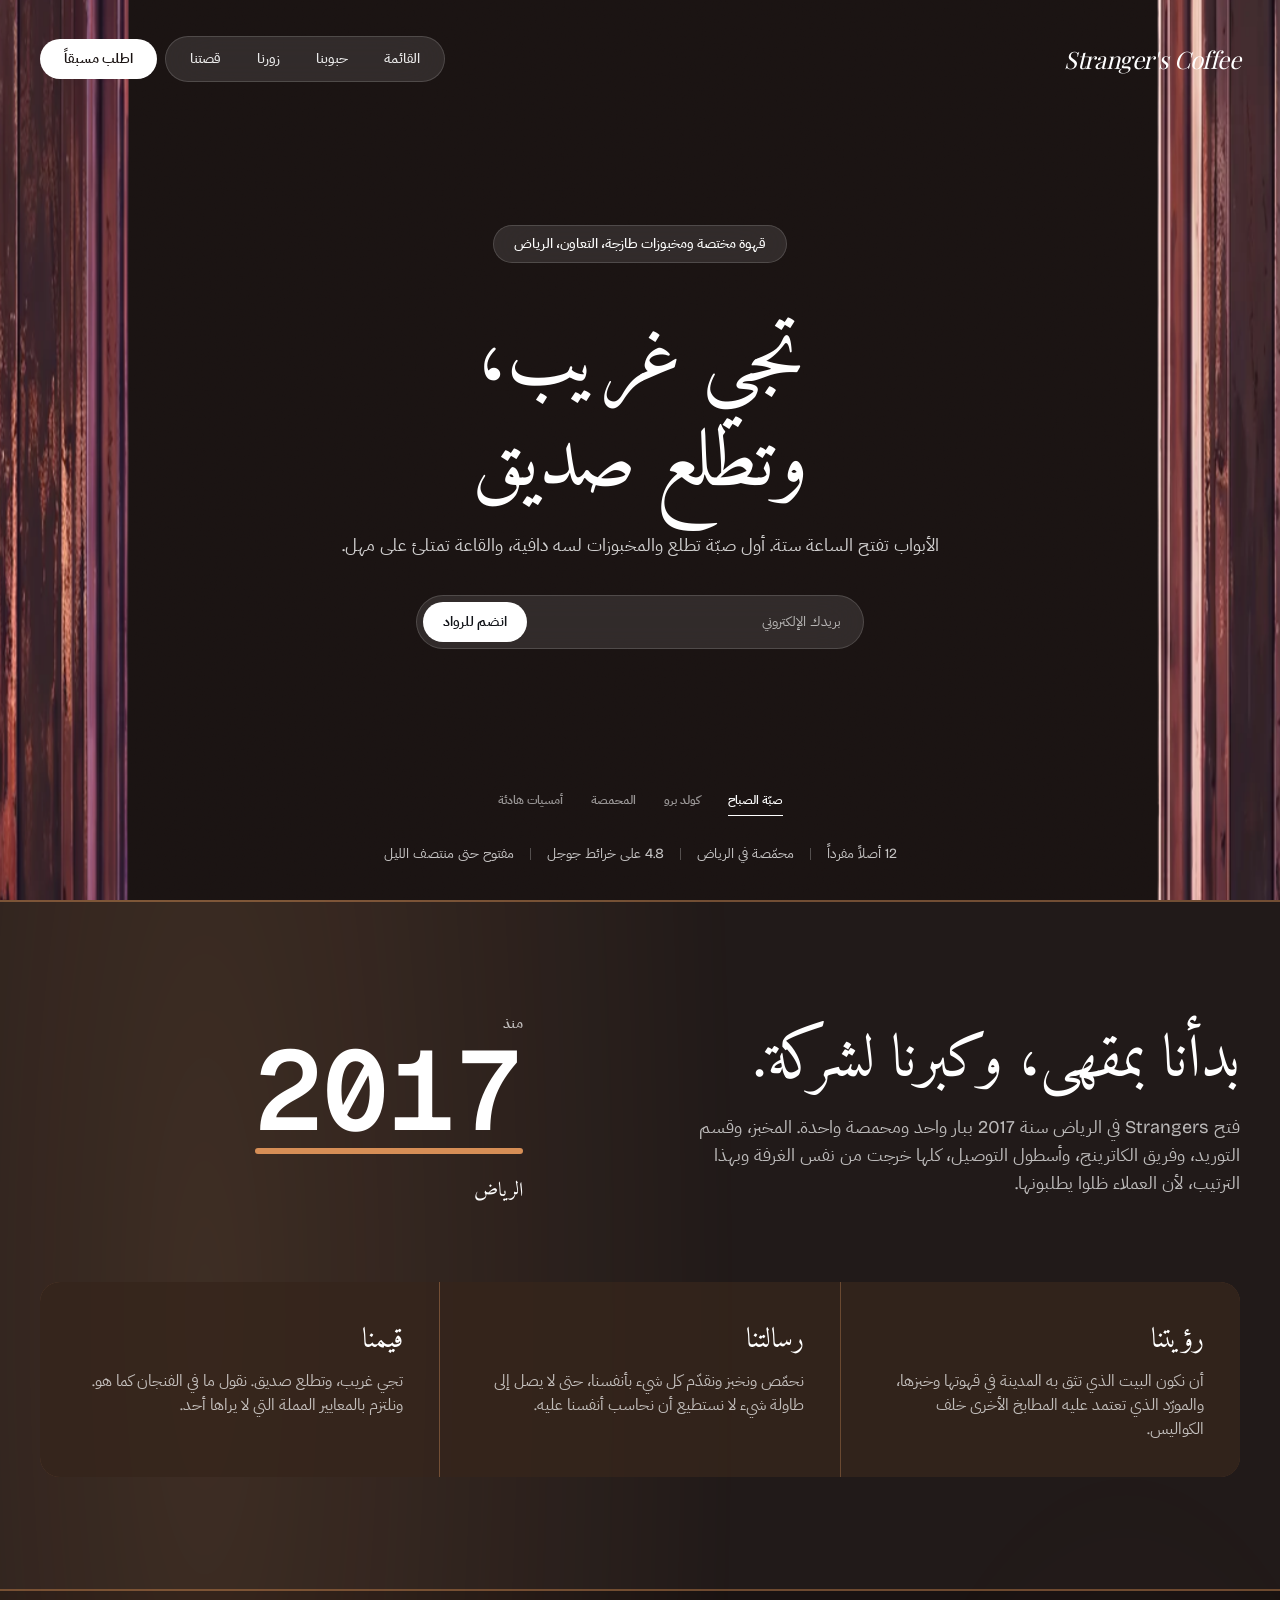
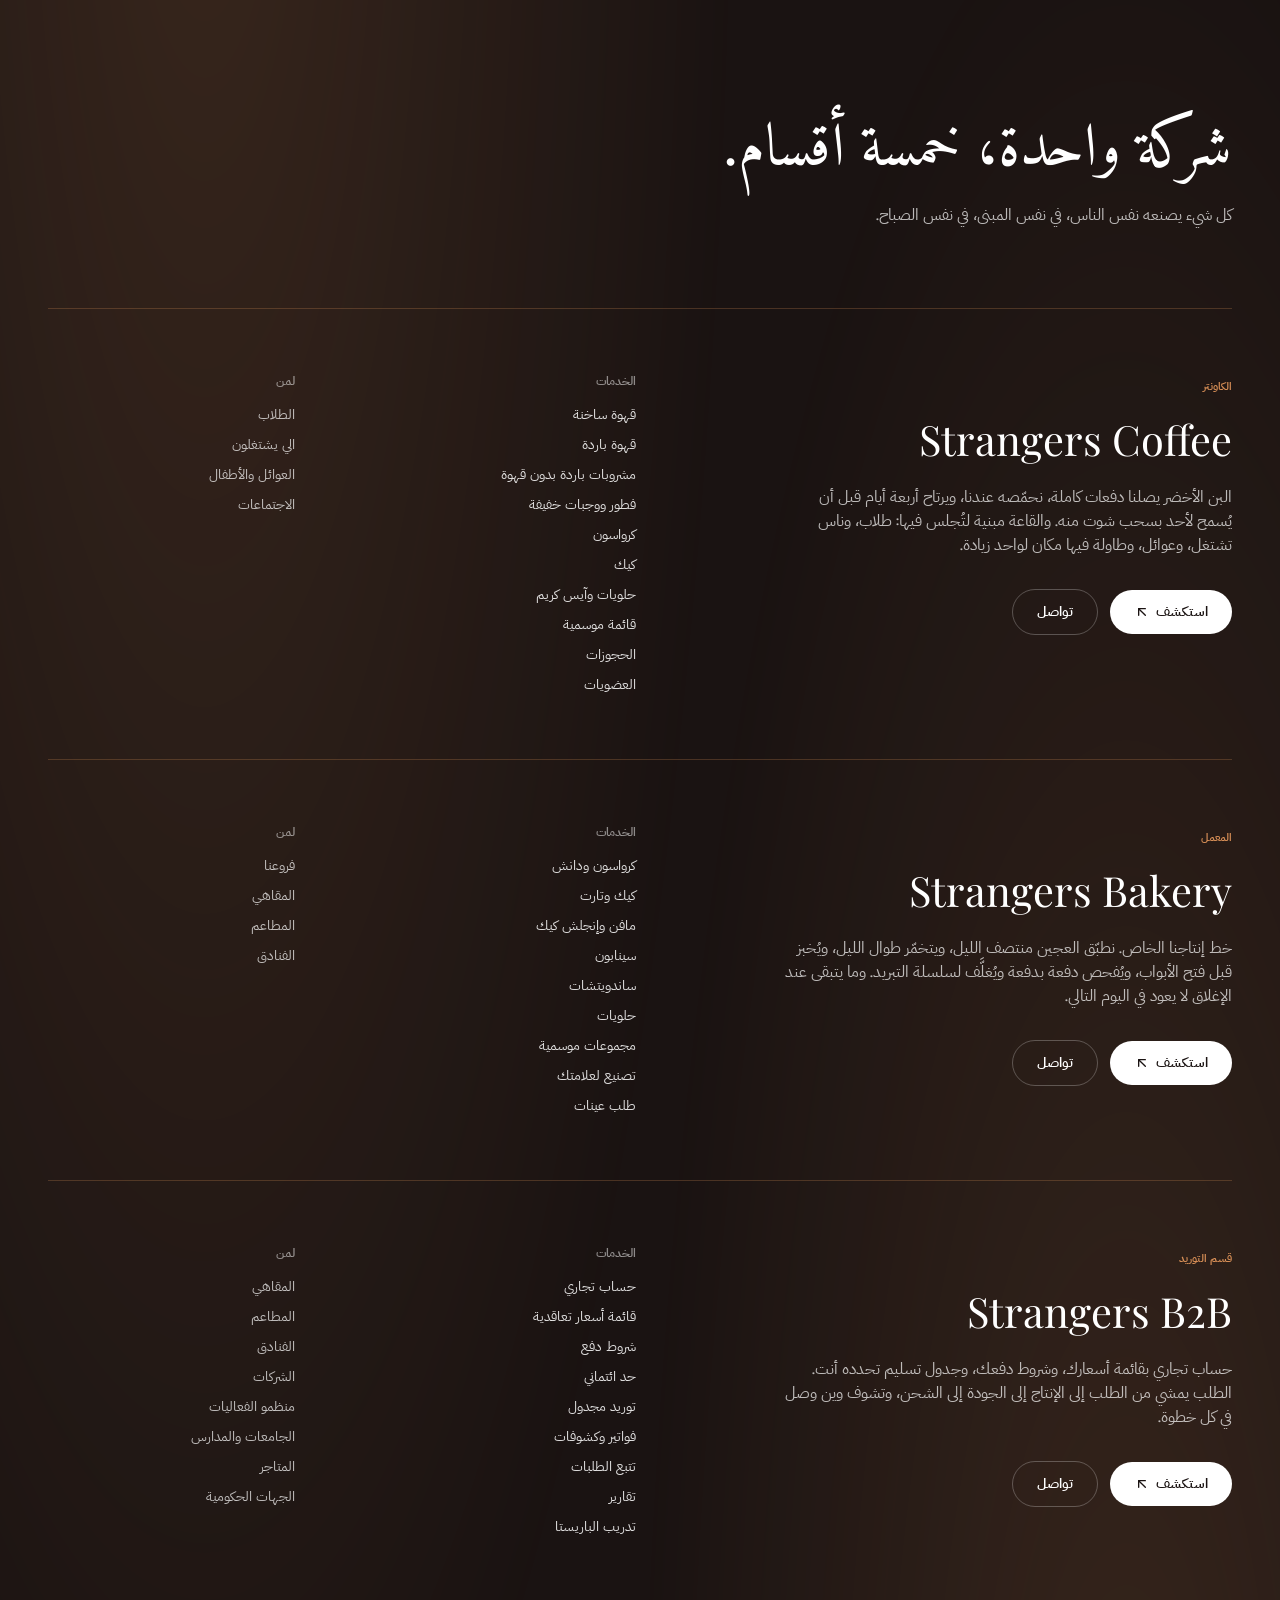
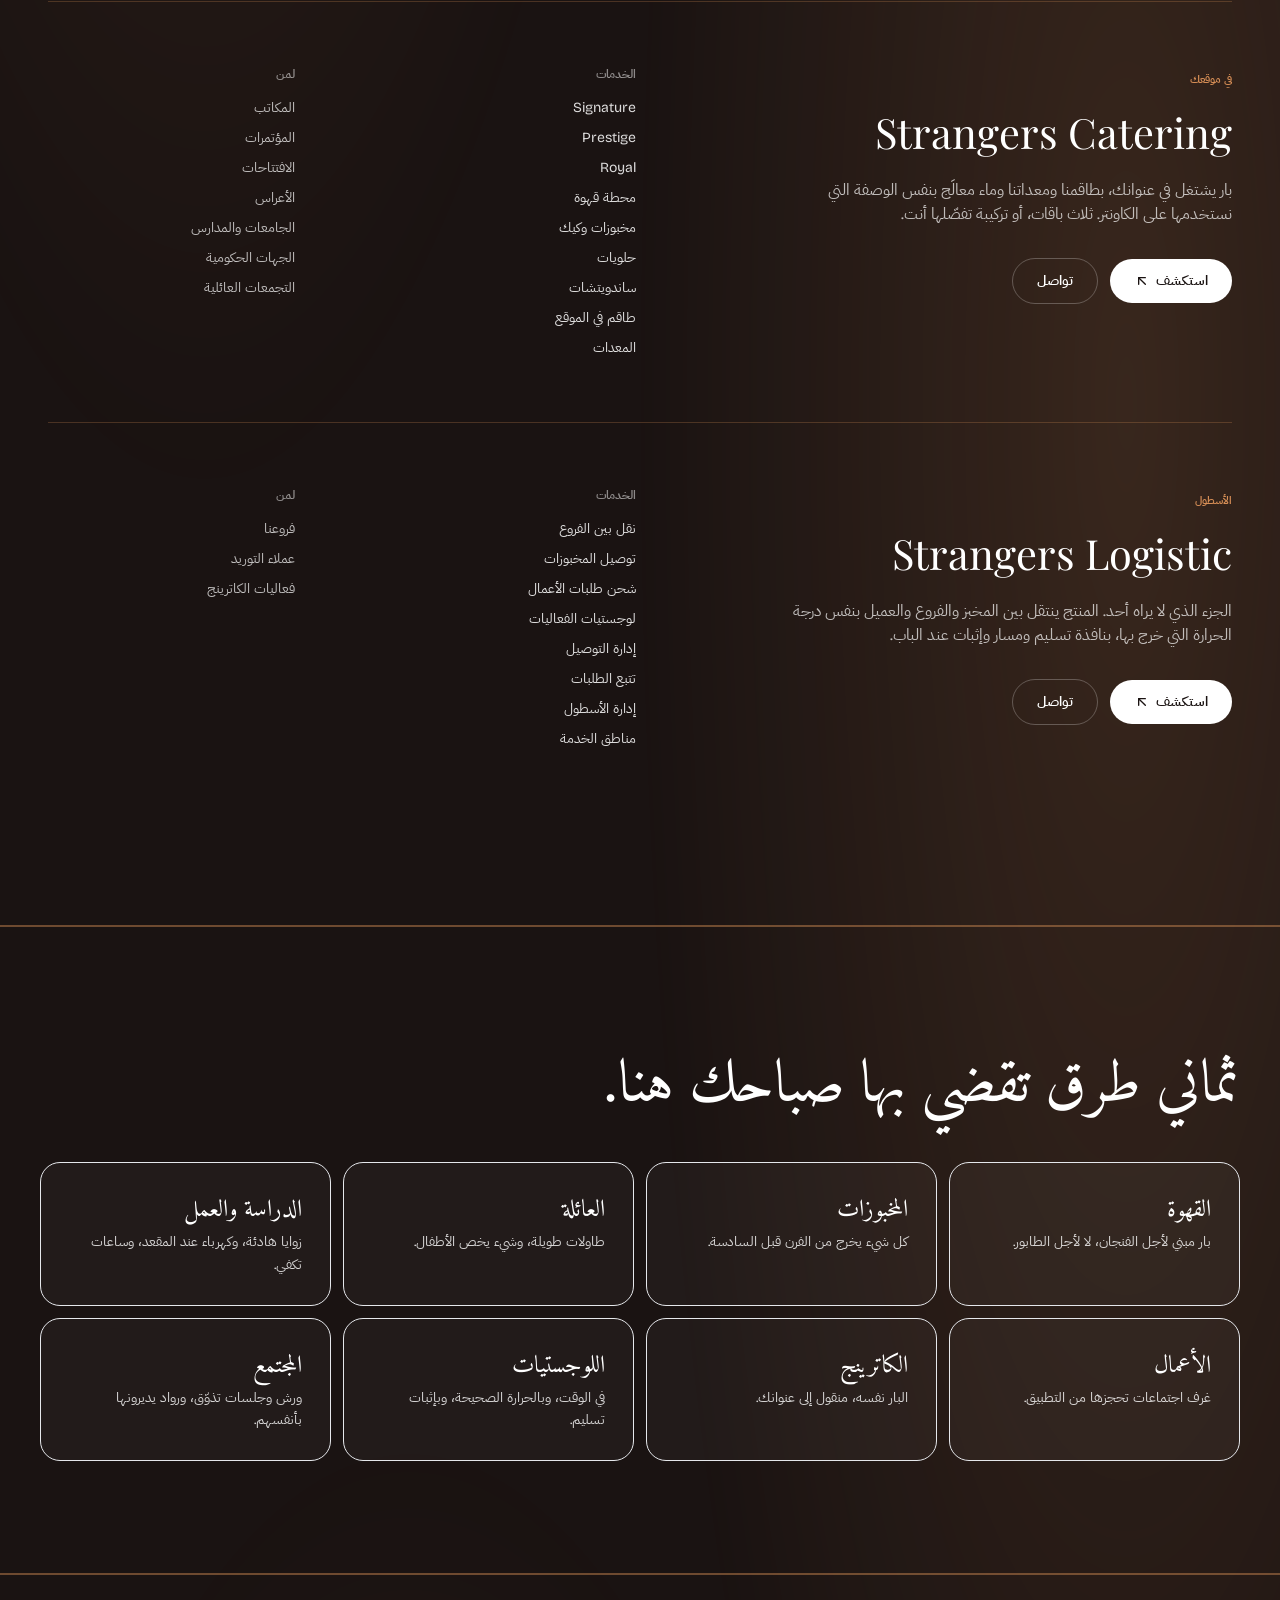
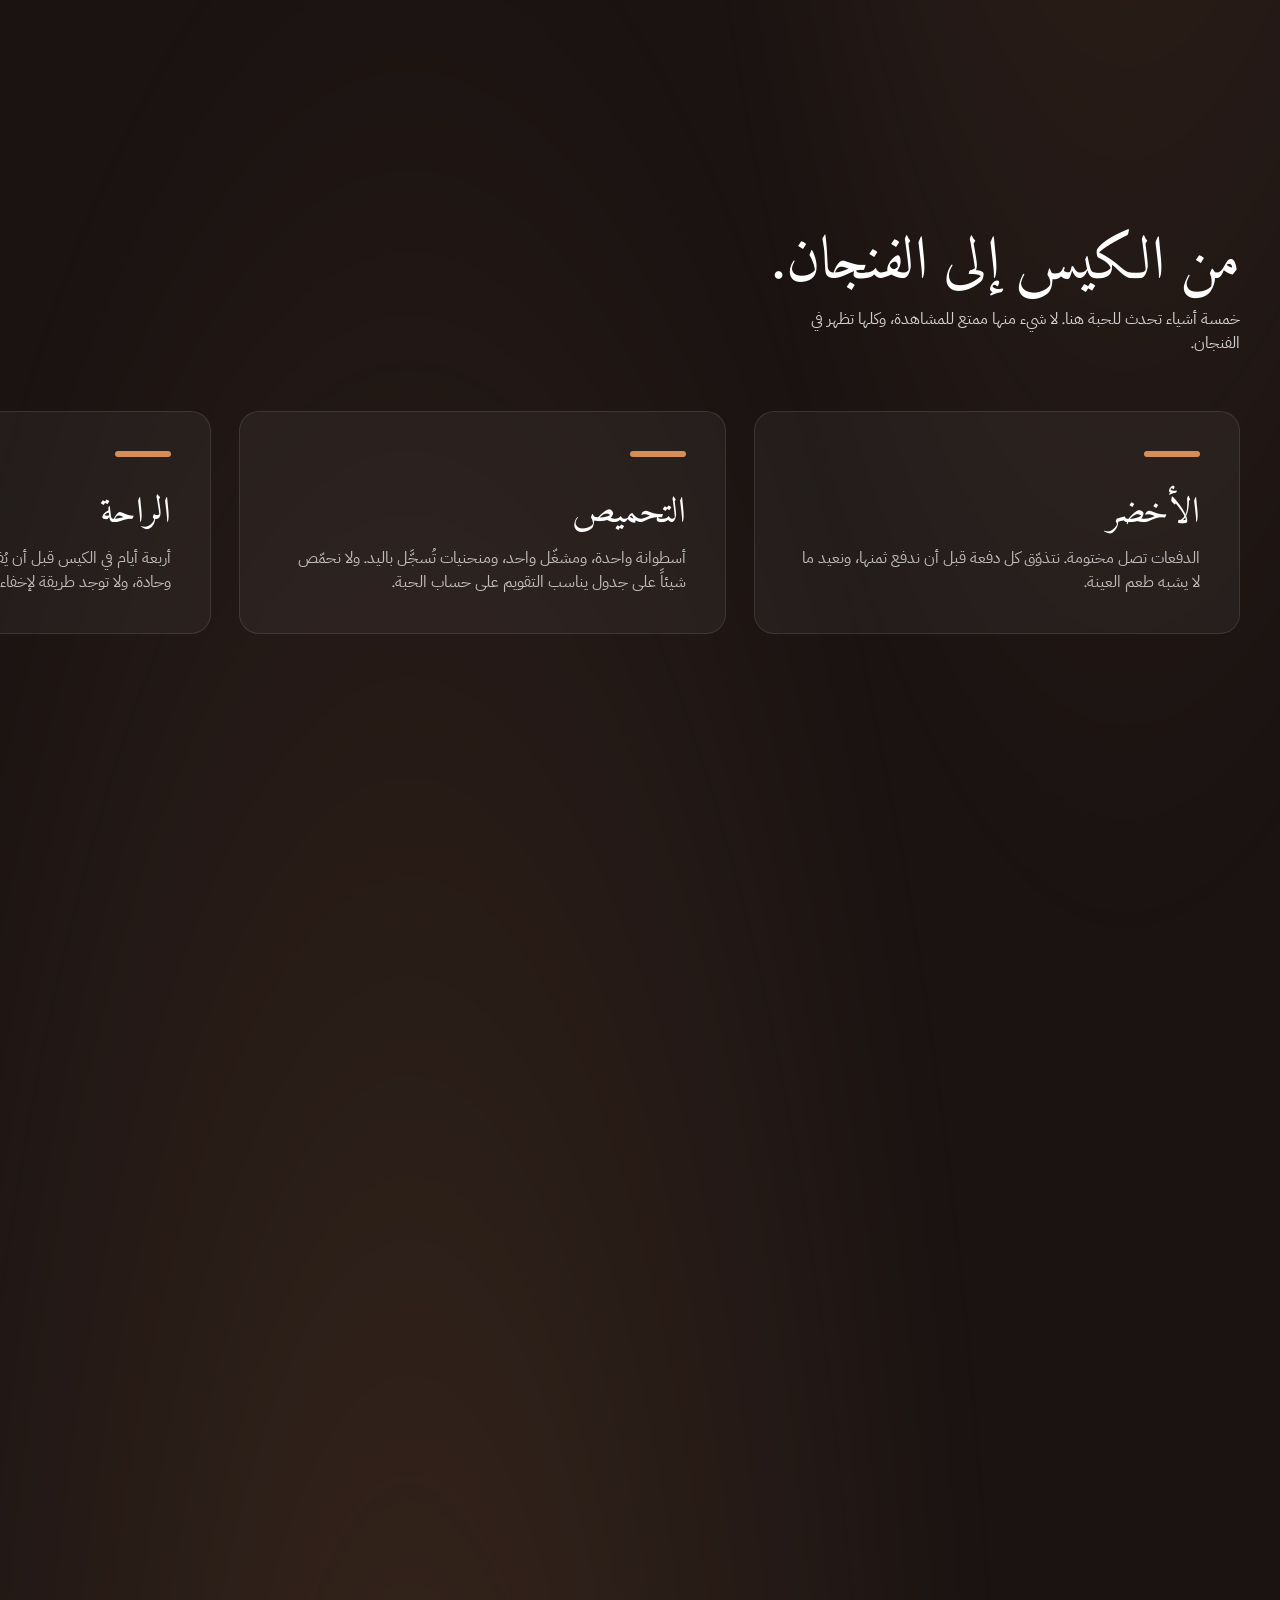
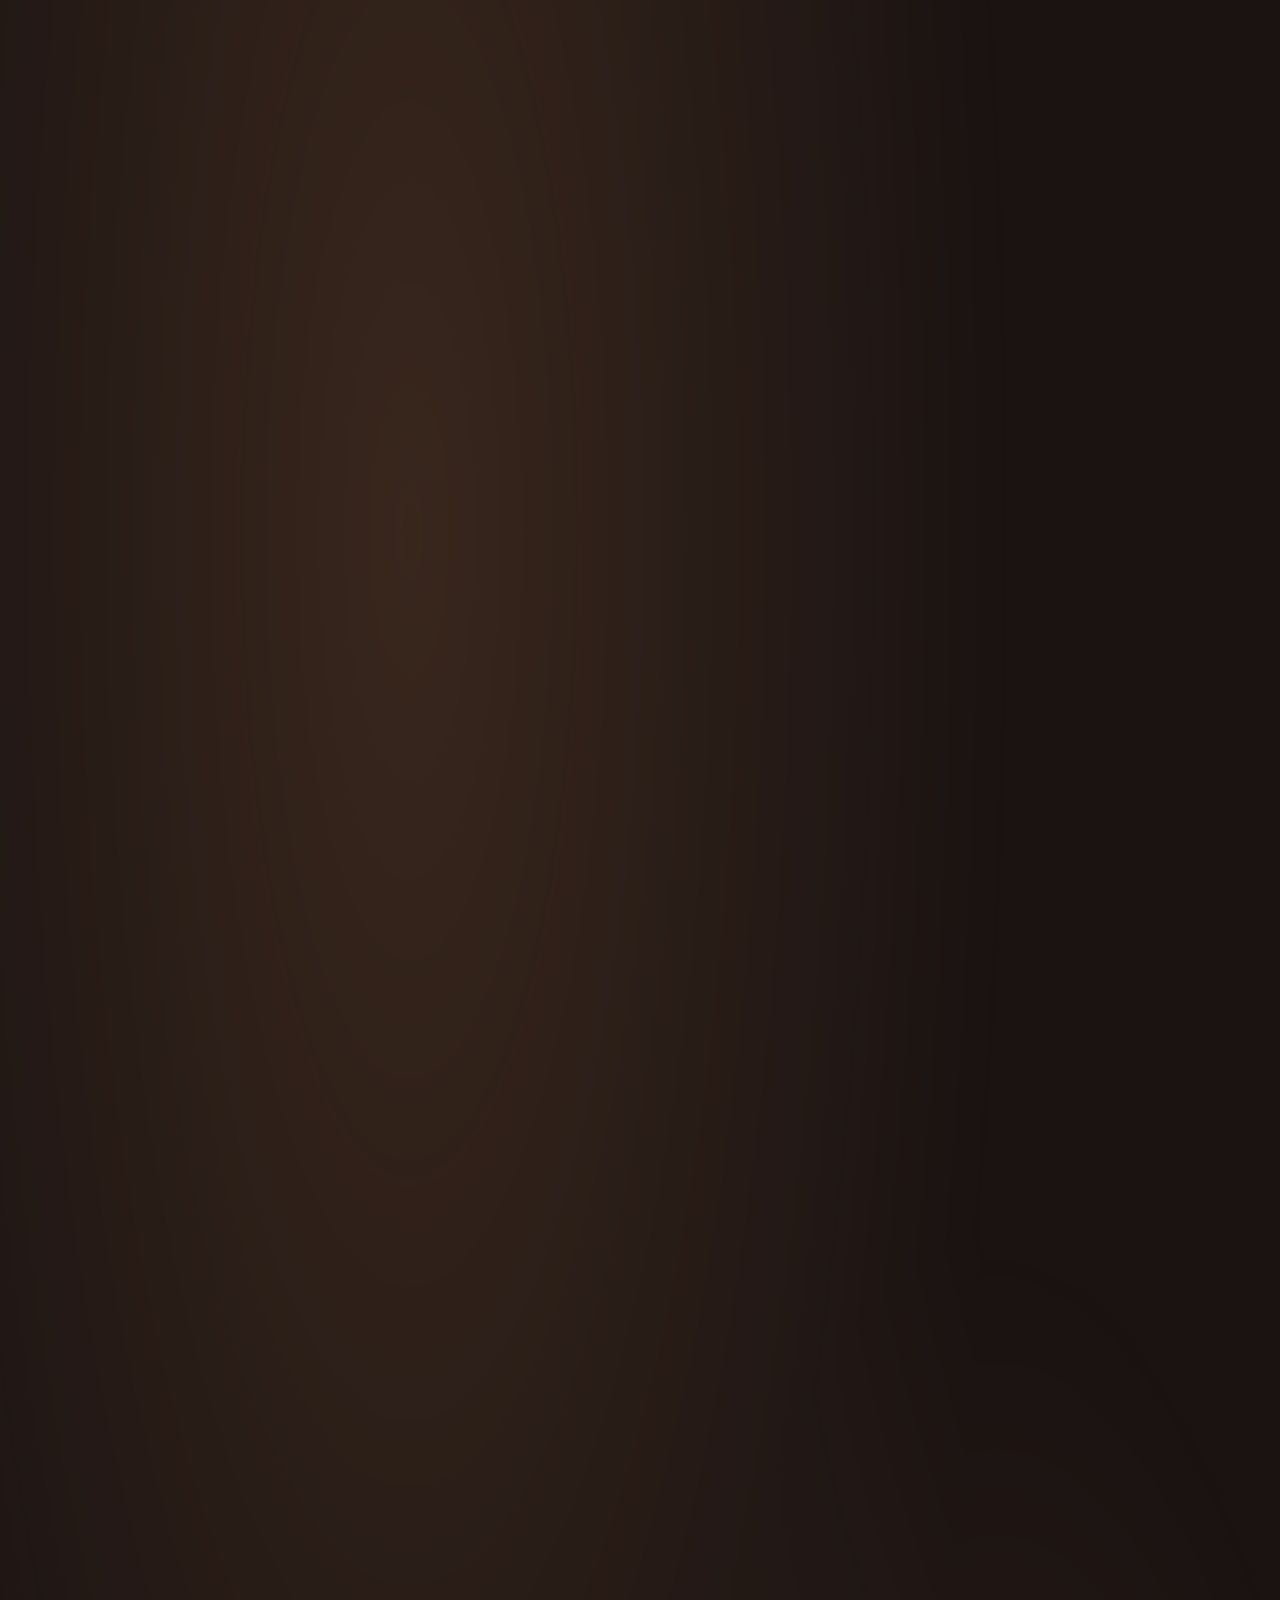
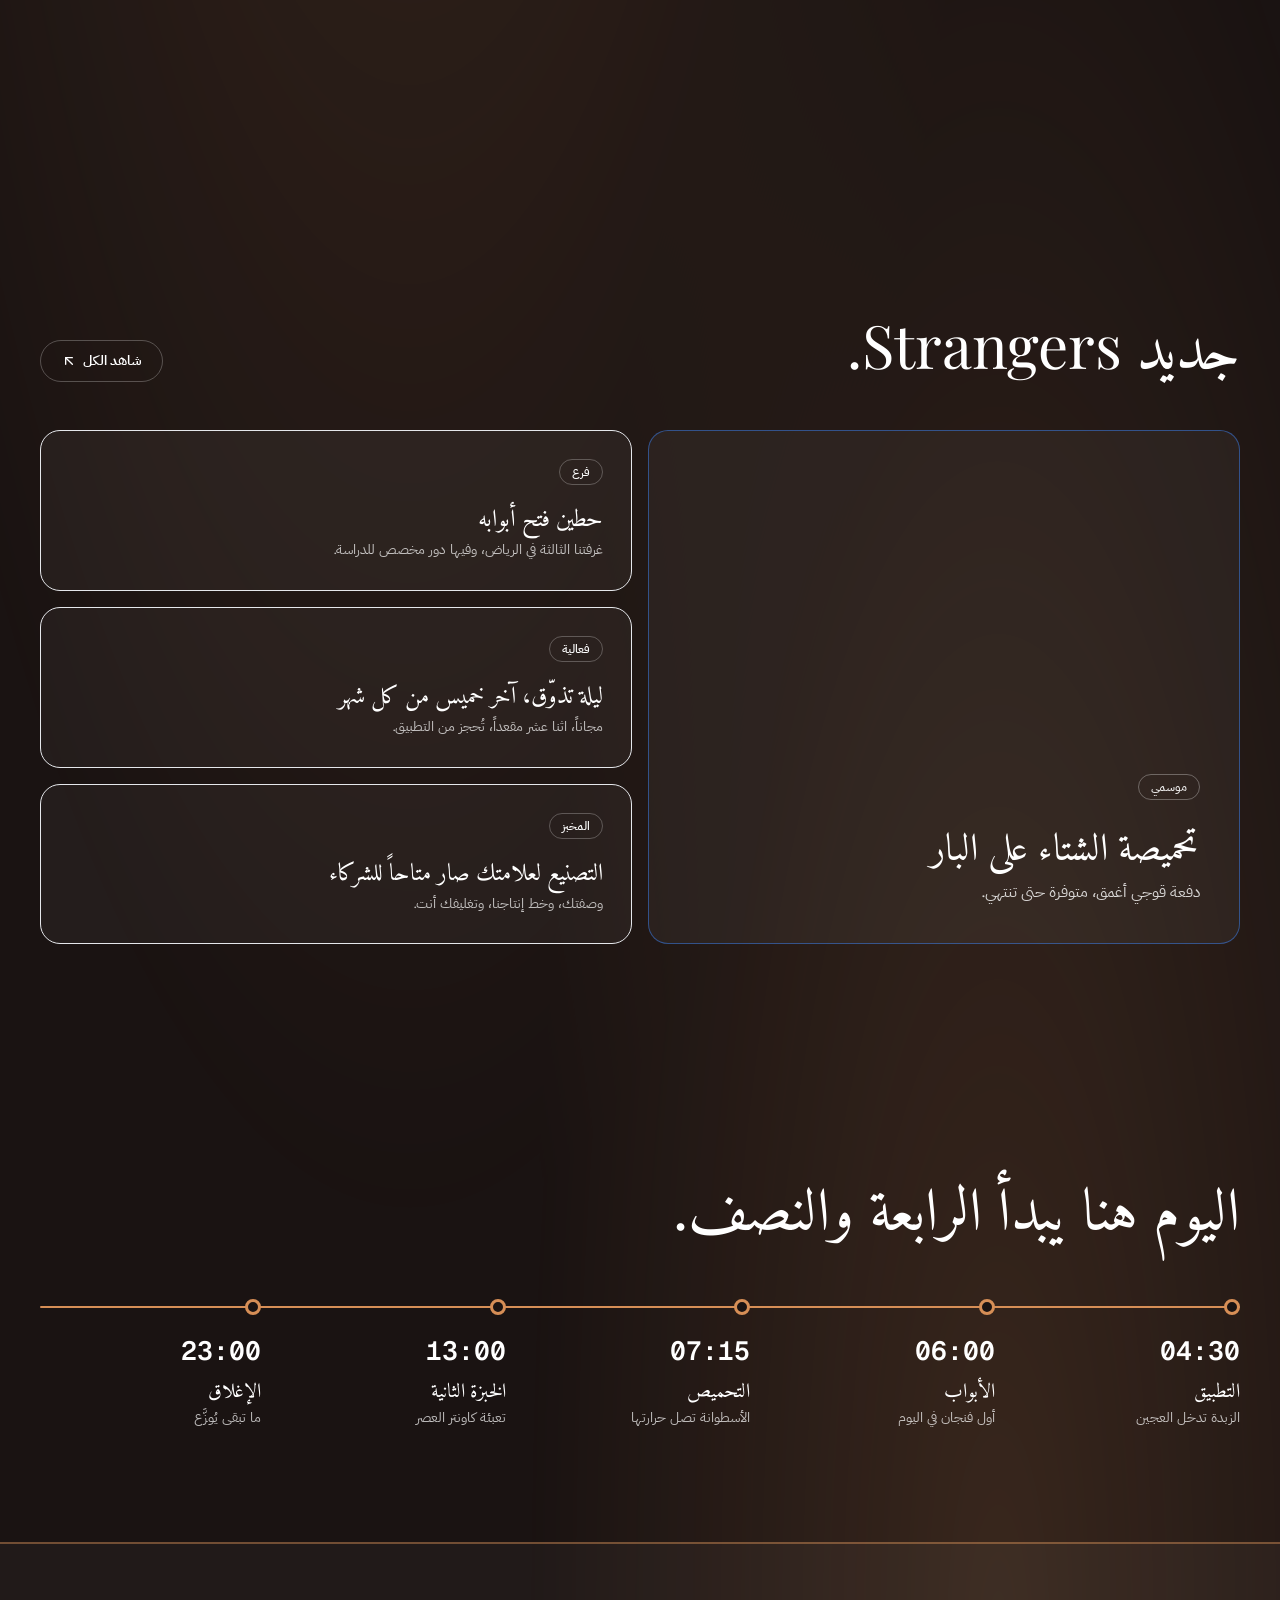
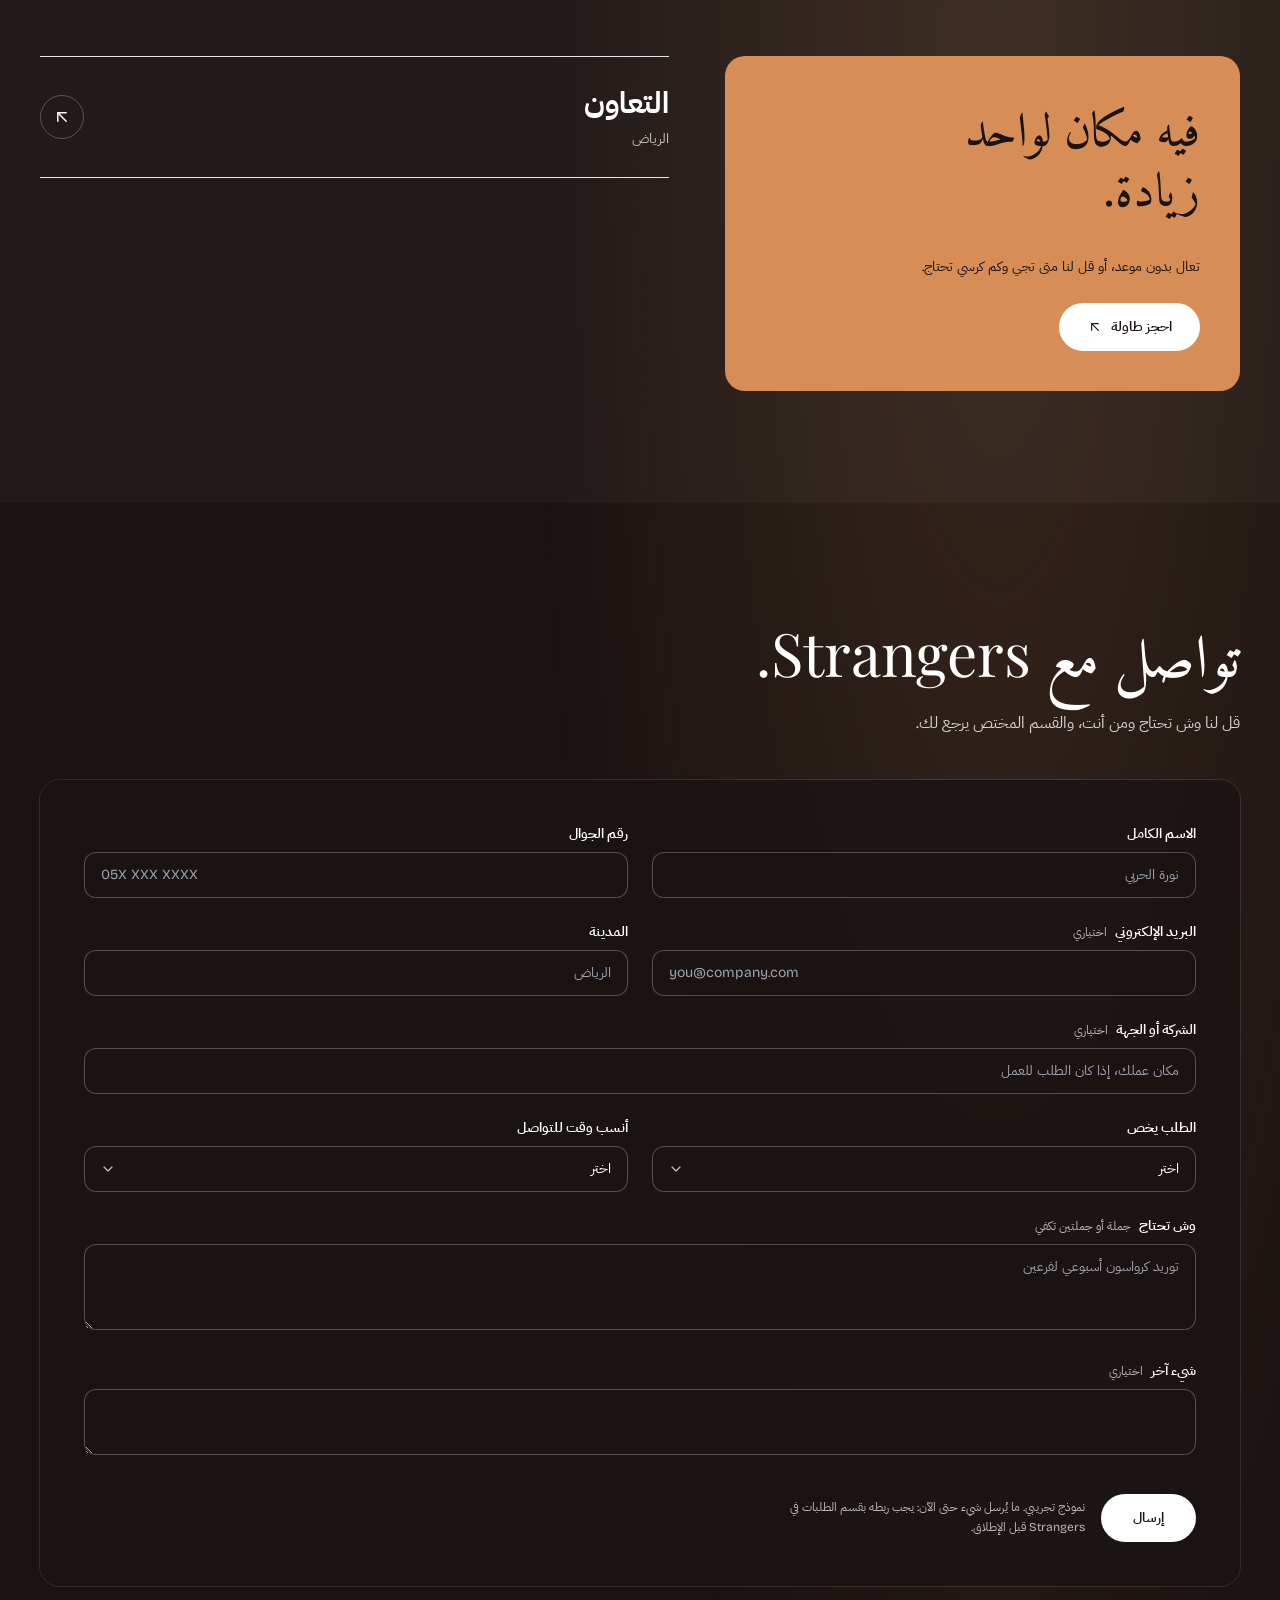
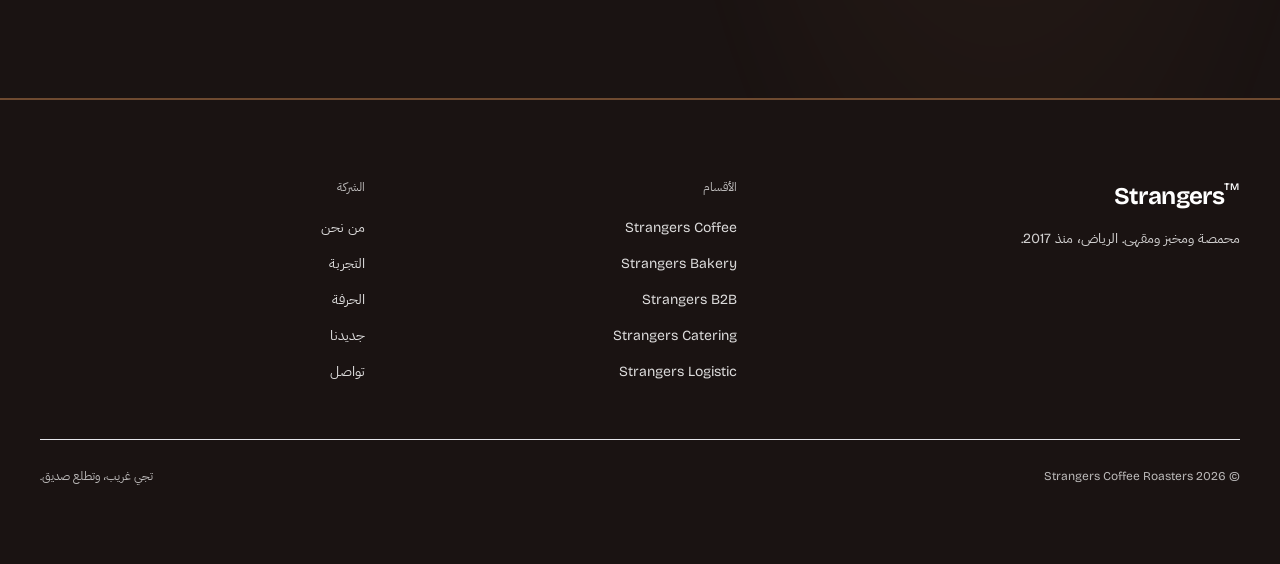
==== commit 96288b16: "fix: portrait train window frame for narrow viewports The comp ships one landscape frame and covers " ====
--- a/company/index.html
+++ b/company/index.html
@@ -9,7 +9,7 @@
       name="description"
       content="A Riyadh coffee house with its own roastery and bakery. Doors open at six."
     />
-    <script type="module" crossorigin src="./assets/index-_f5QbCY5.js"></script>
+    <script type="module" crossorigin src="./assets/index-Cs4HM4N7.js"></script>
     <link rel="stylesheet" crossorigin href="./assets/index-CIduoFX7.css">
   </head>
   <body>
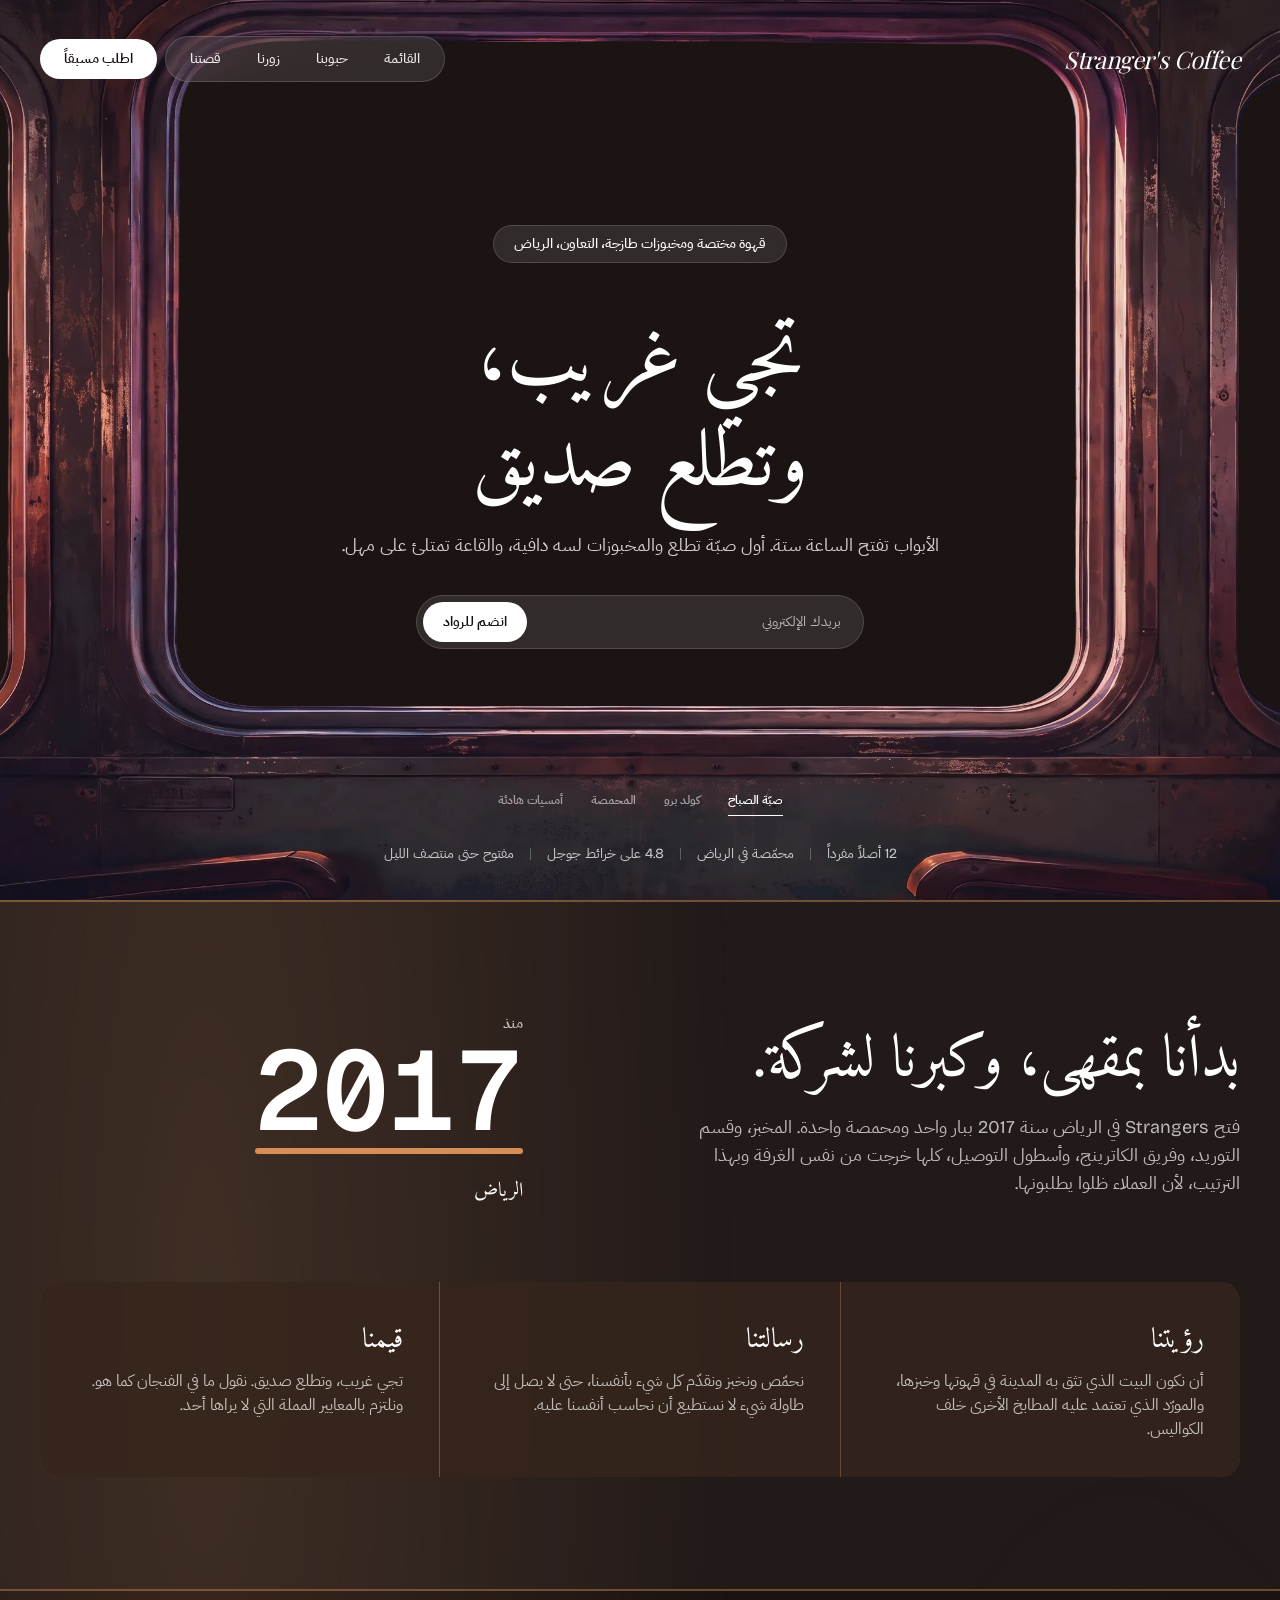
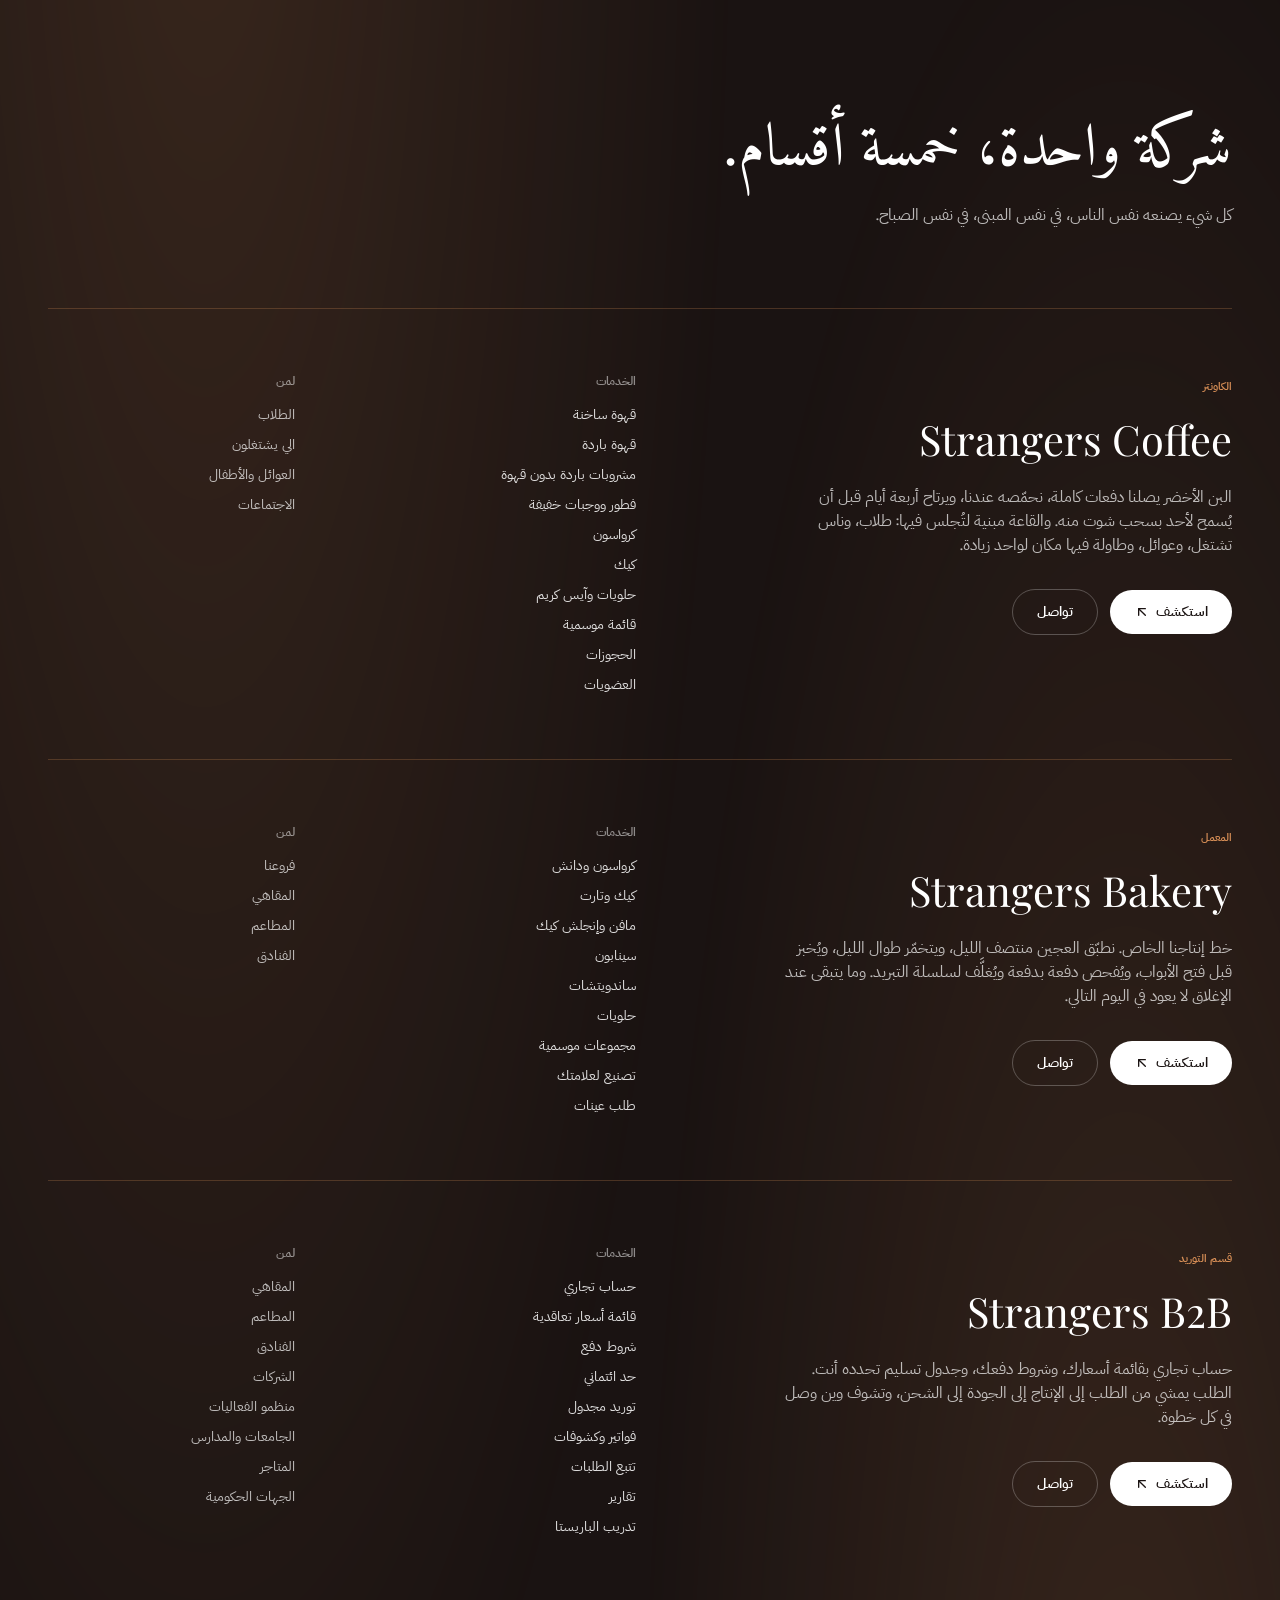
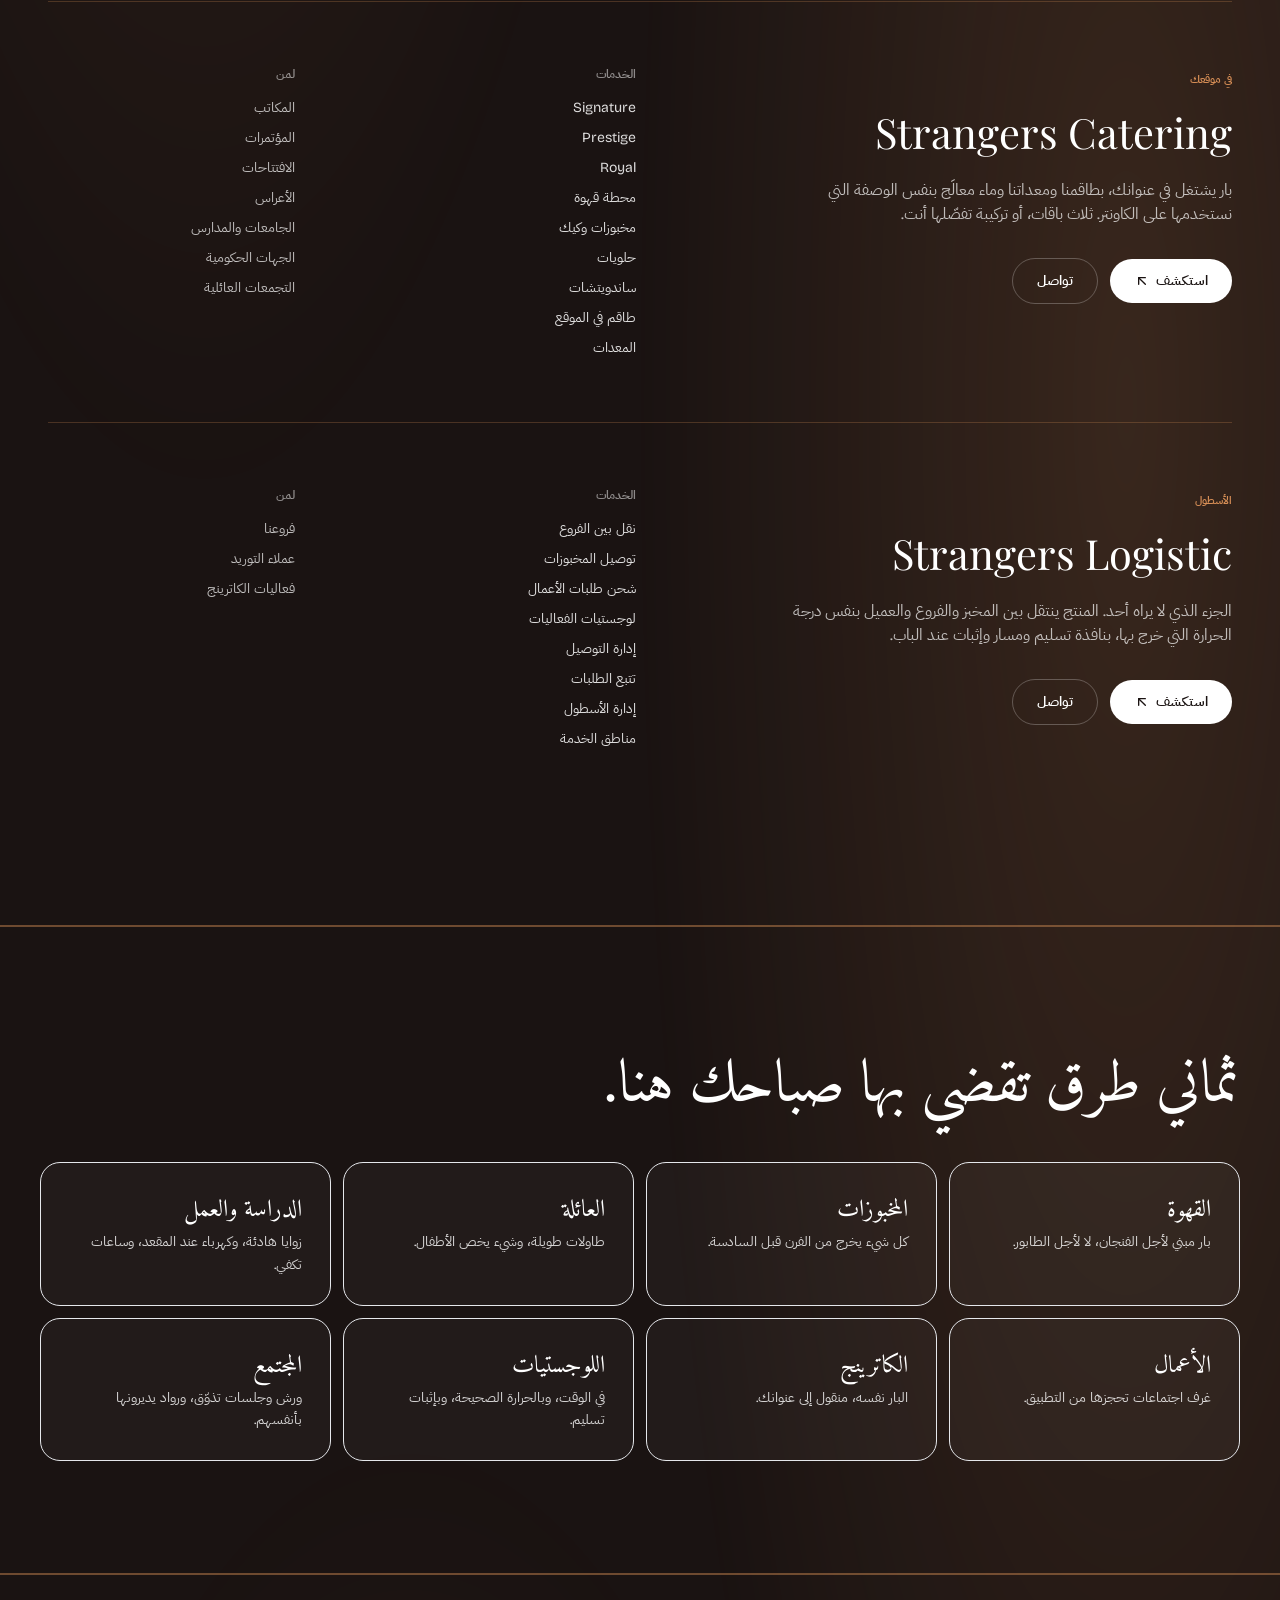
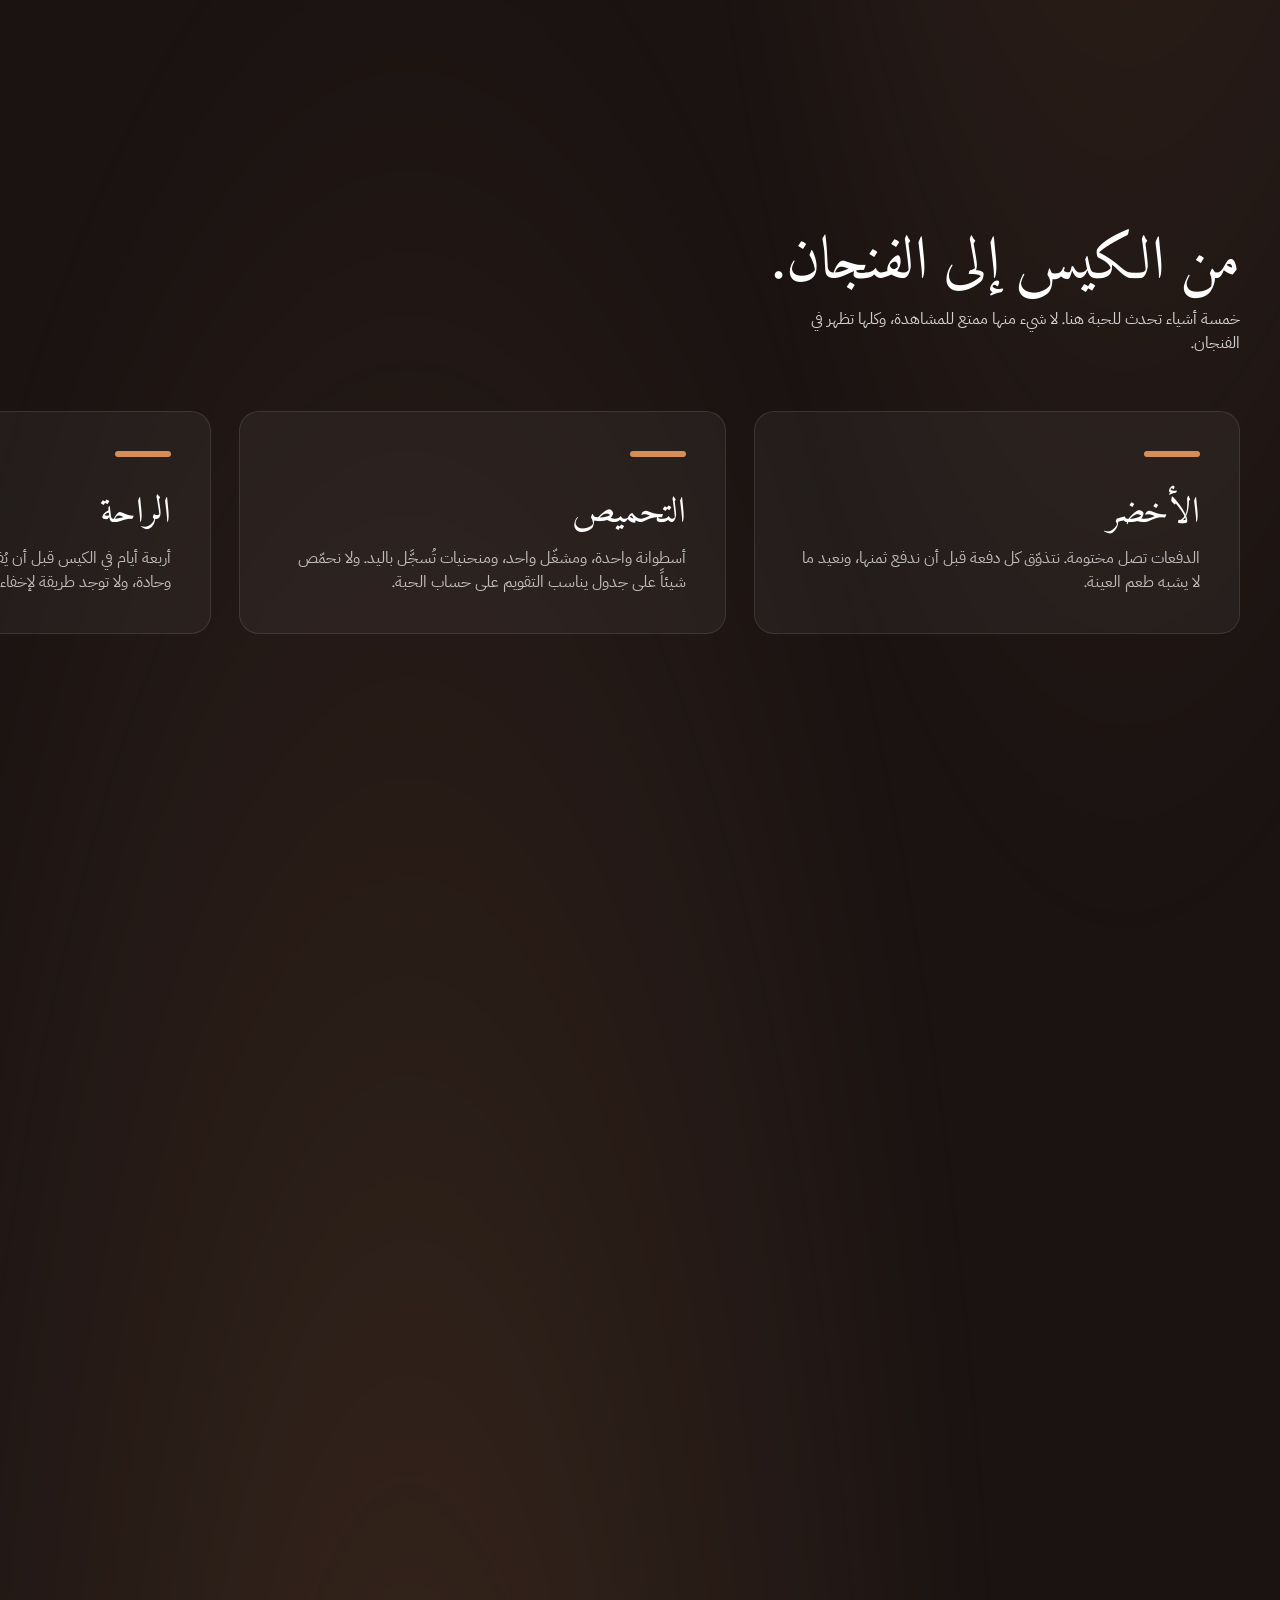
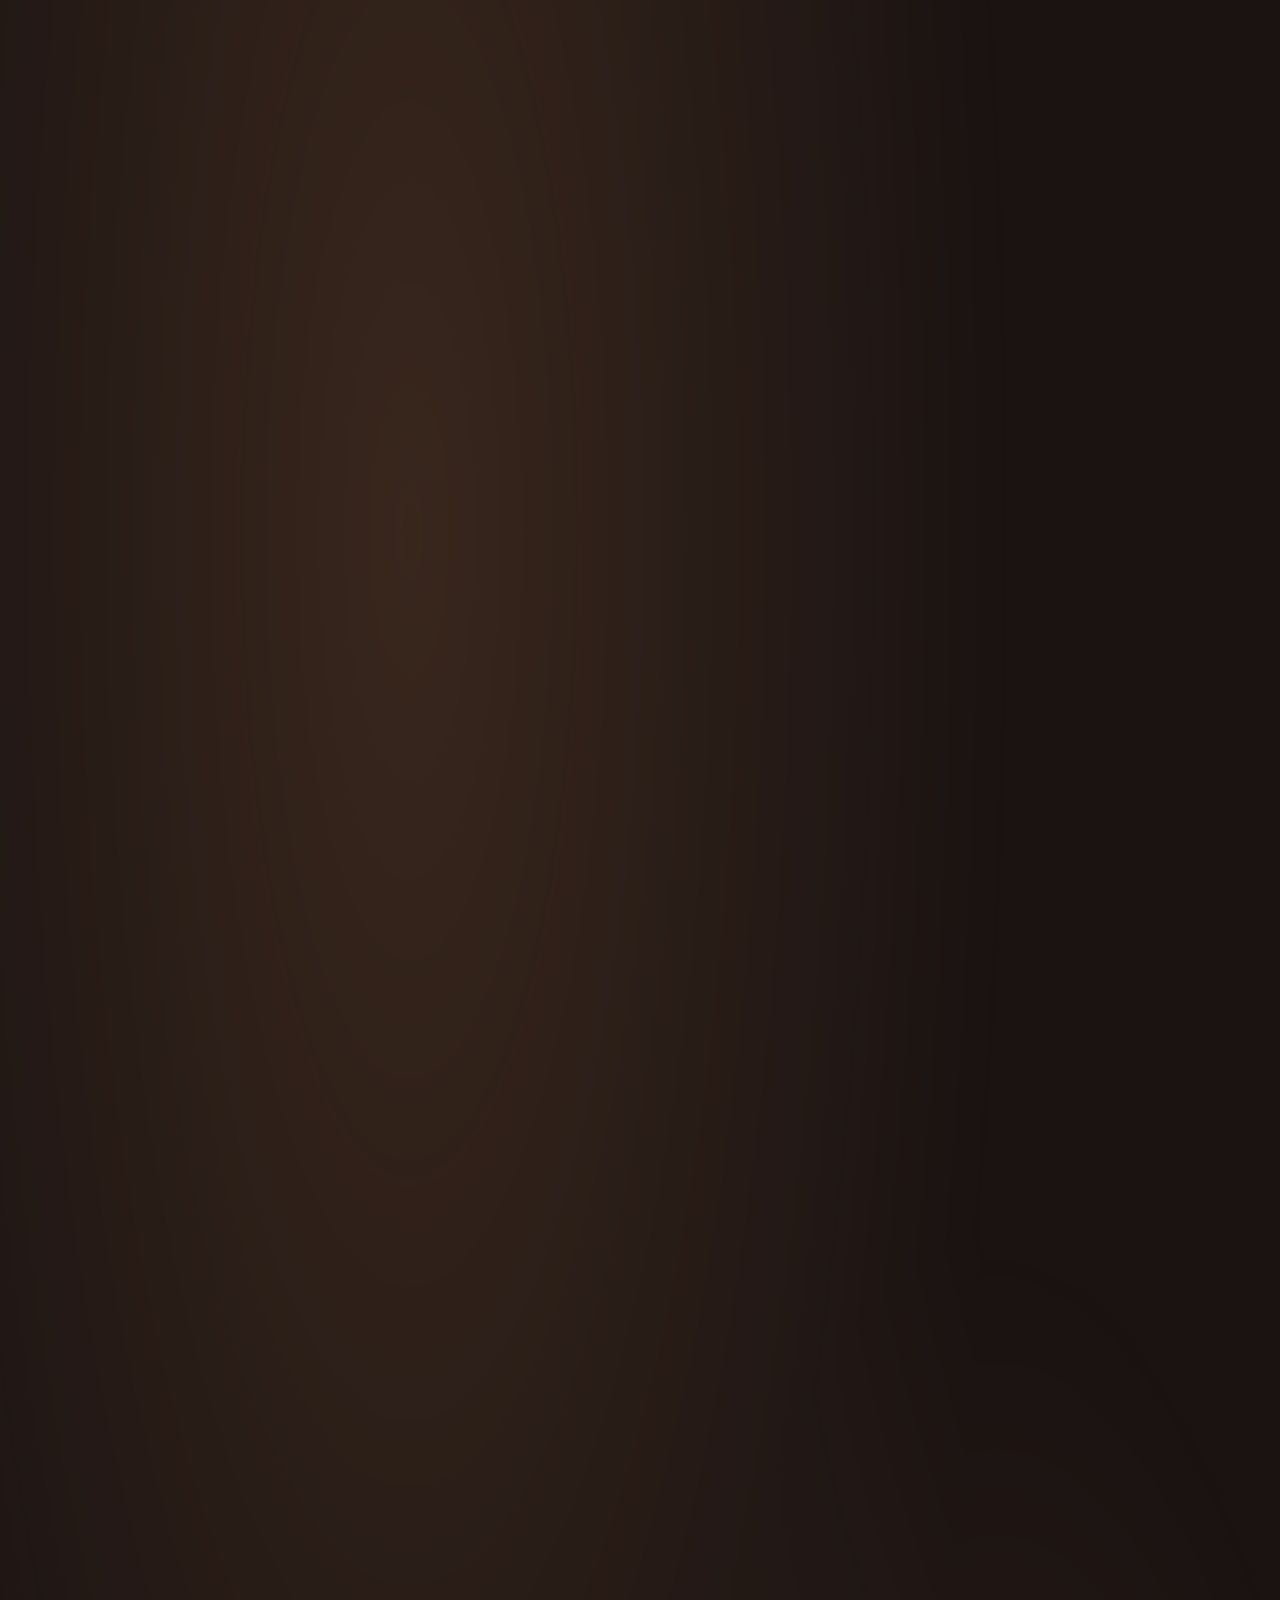
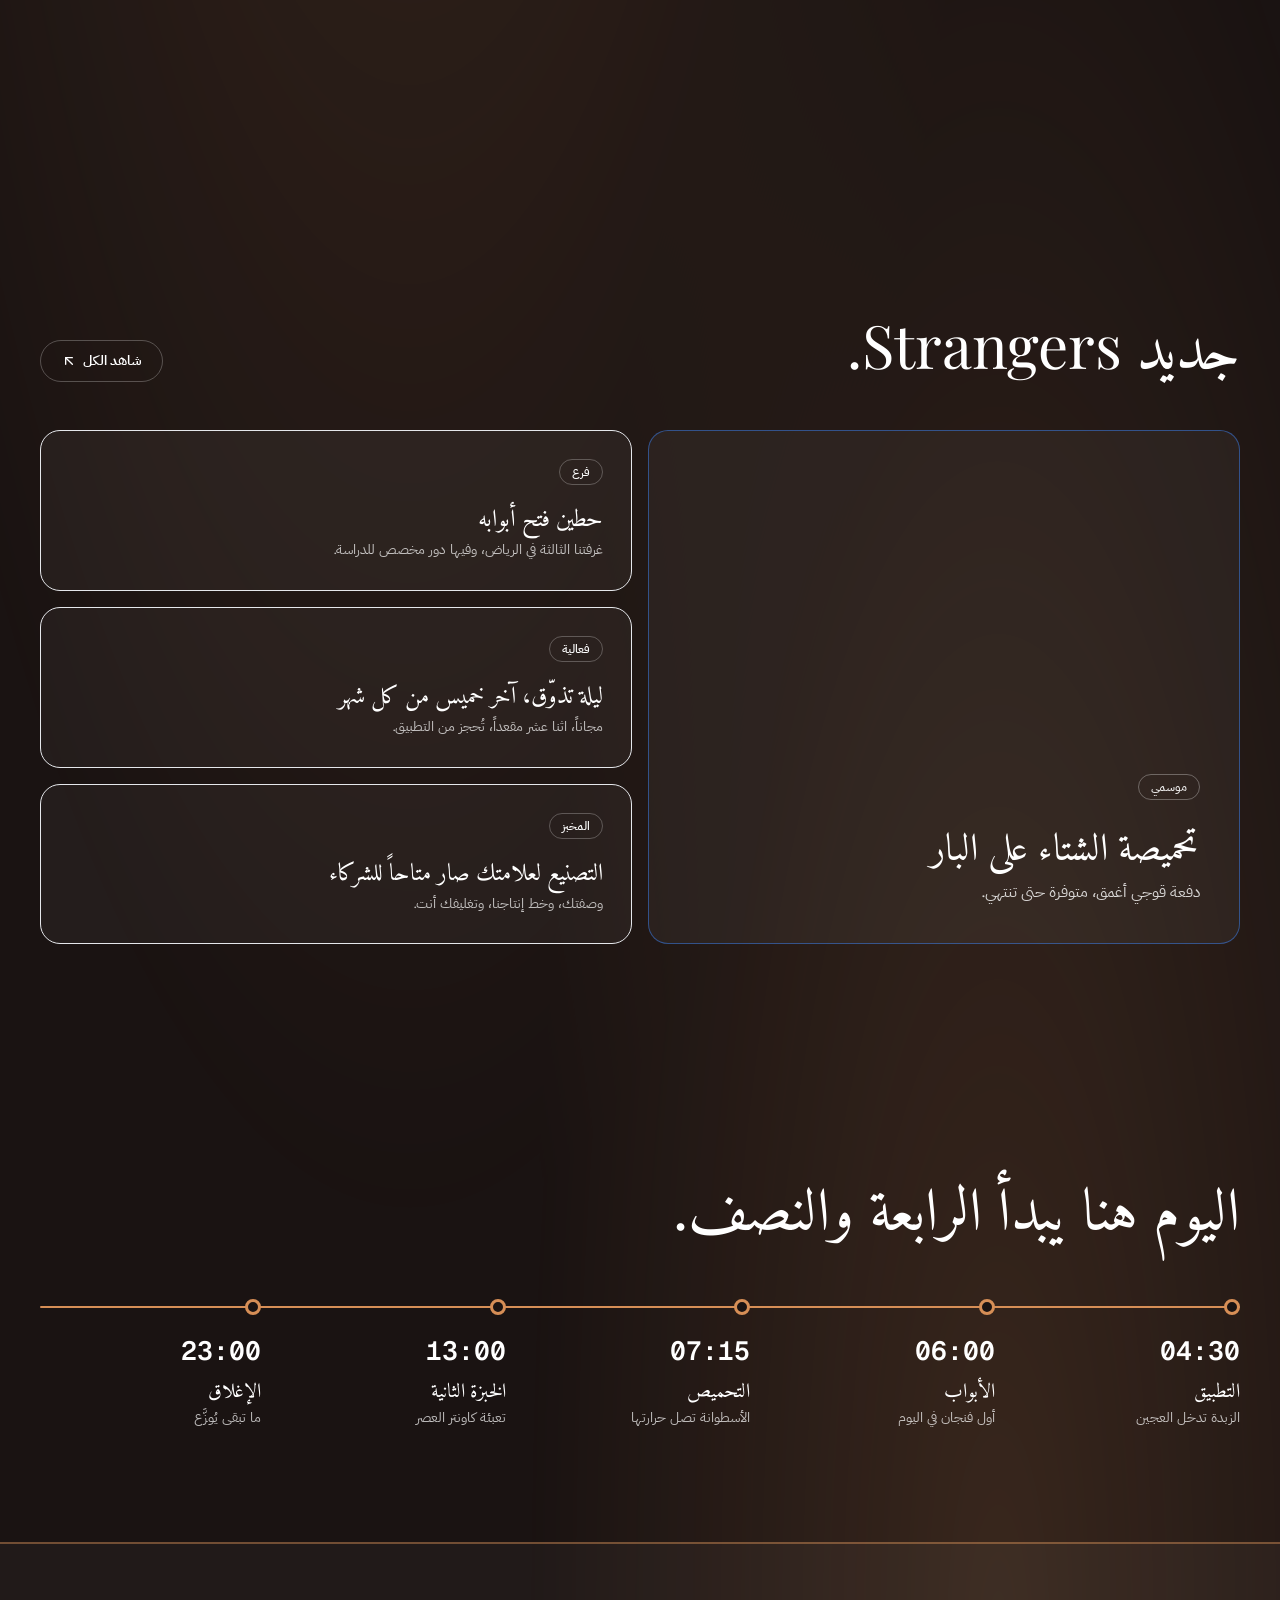
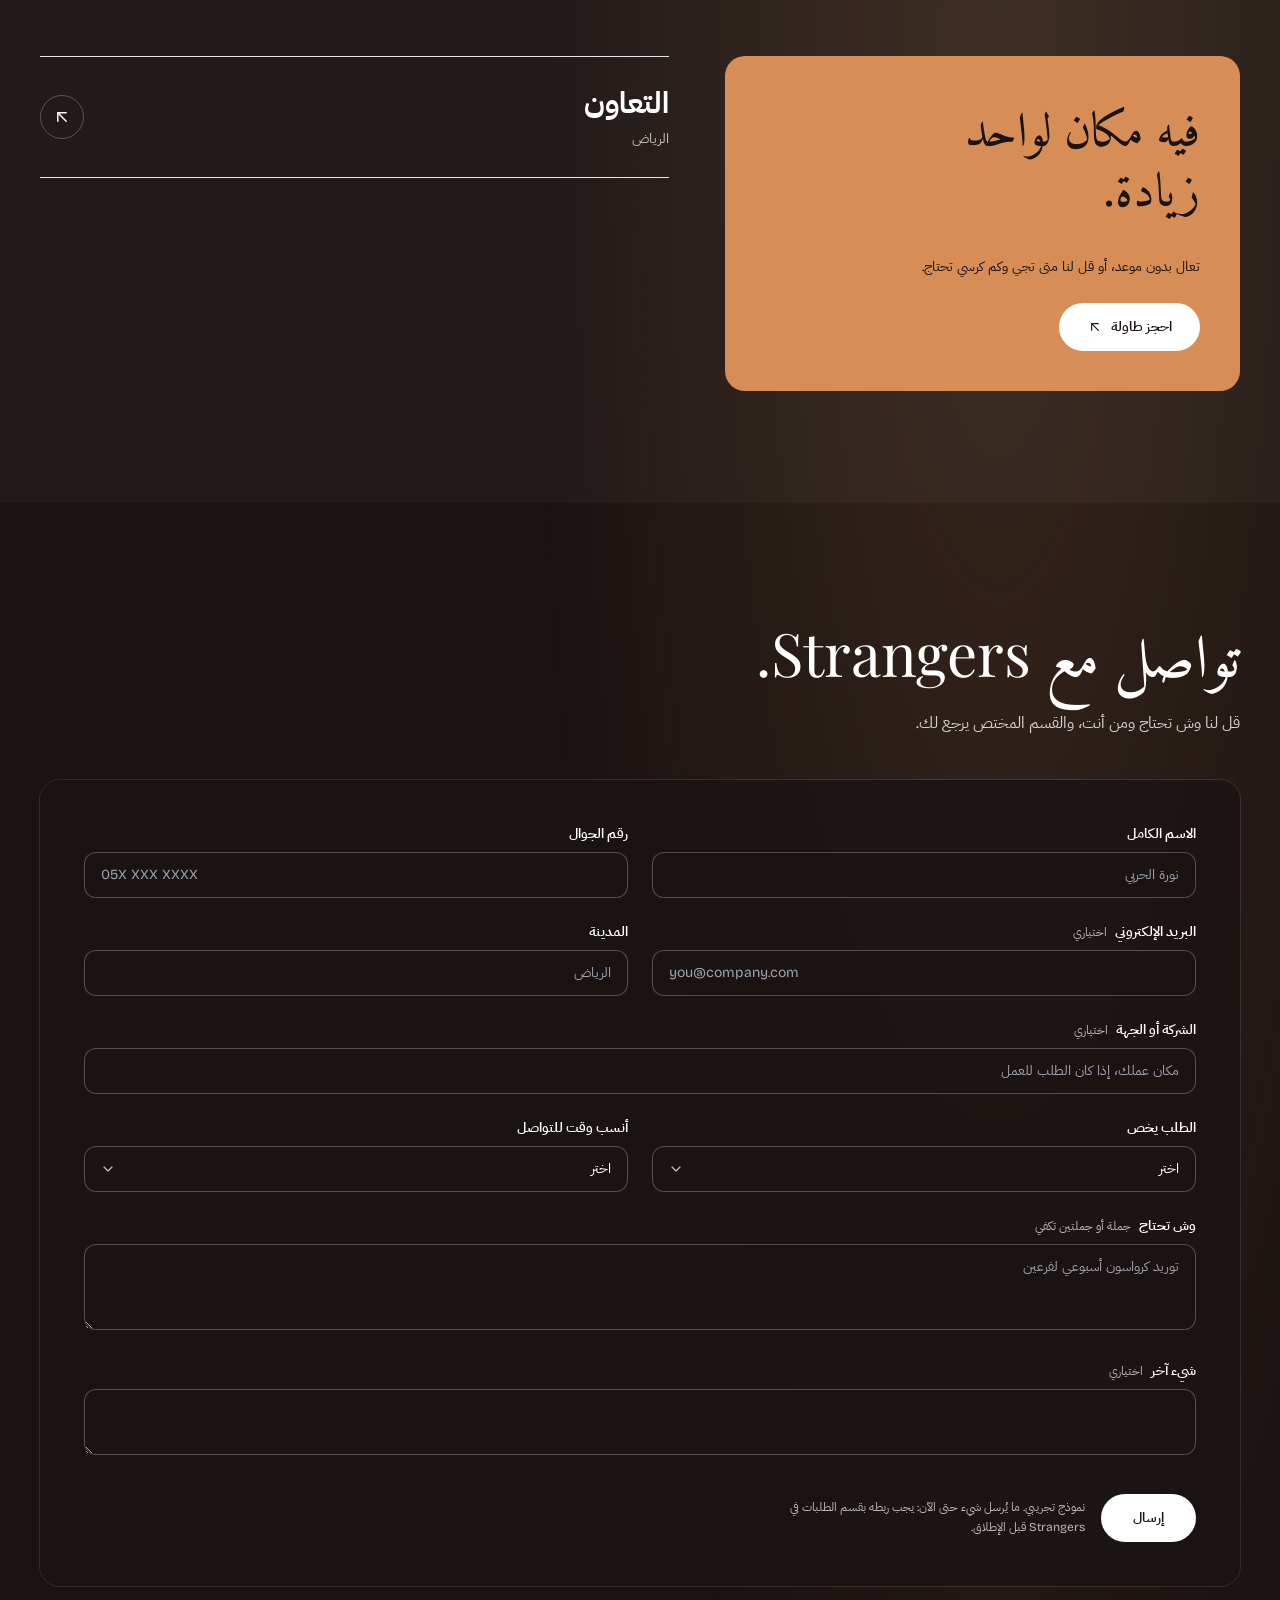
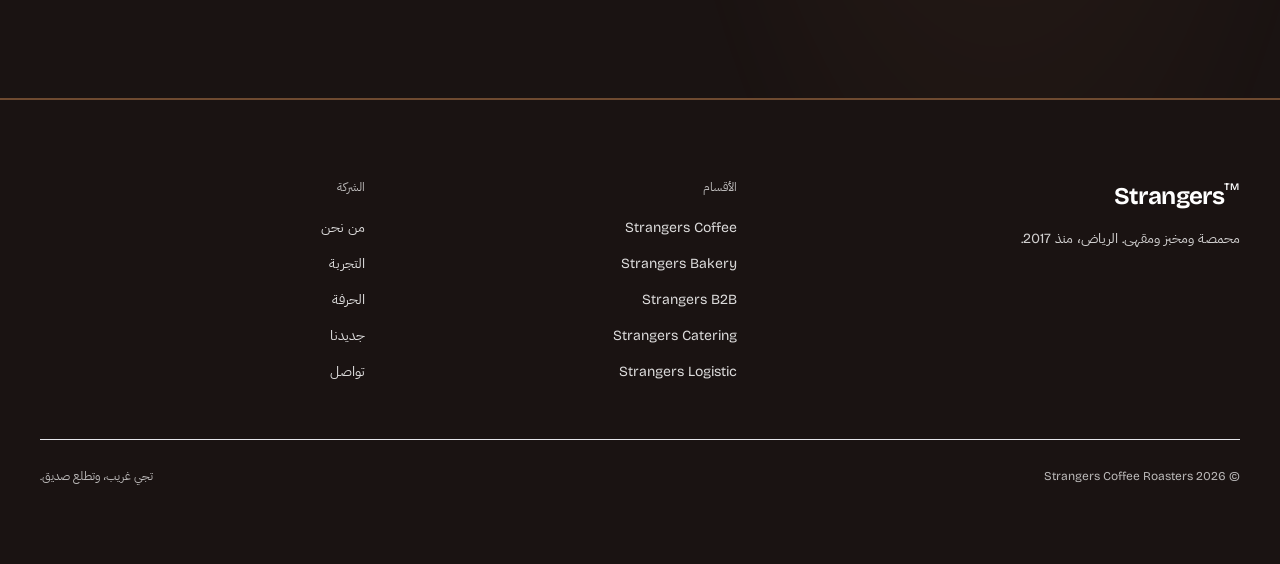
==== commit 385a5de5: "Revert "fix: portrait train window frame for narrow viewports" This reverts 96288b1 on request.  The" ====
--- a/company/index.html
+++ b/company/index.html
@@ -9,7 +9,7 @@
       name="description"
       content="A Riyadh coffee house with its own roastery and bakery. Doors open at six."
     />
-    <script type="module" crossorigin src="./assets/index-Cs4HM4N7.js"></script>
+    <script type="module" crossorigin src="./assets/index-_f5QbCY5.js"></script>
     <link rel="stylesheet" crossorigin href="./assets/index-CIduoFX7.css">
   </head>
   <body>
